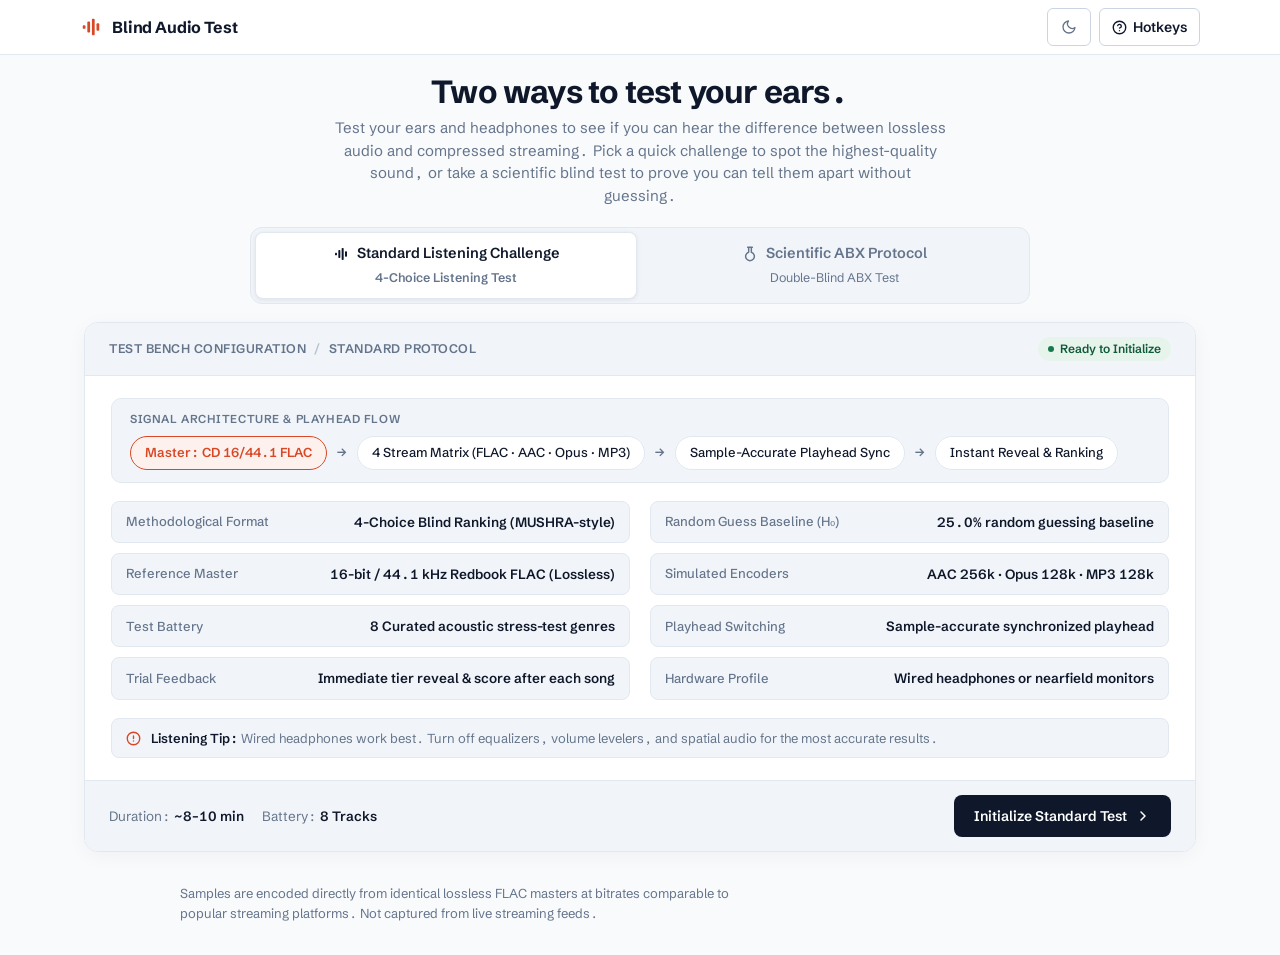
==== index.html @ c8f23567 "docs(ui): simplify mode descriptions and advisories with friendly amateur-accessible language" ====
<!doctype html>
<html lang="en">
<head>
<meta charset="utf-8">
<meta name="viewport" content="width=device-width, initial-scale=1">
<title>Blind Audio Quality Test &middot; Scientific ABX</title>
<link rel="preconnect" href="https://fonts.googleapis.com">
<link rel="preconnect" href="https://fonts.gstatic.com" crossorigin>
<link href="https://fonts.googleapis.com/css2?family=Schibsted+Grotesk:wght@400;500;600;700&display=swap" rel="stylesheet">
<script src="tracks-catalog.js"></script>
<script src="scientific-stats.js"></script>
<script src="scientific-audio.js"></script>
<script>
  (function() {
    try {
      const savedTheme = localStorage.getItem('theme');
      if (savedTheme === 'dark' || (!savedTheme && window.matchMedia && window.matchMedia('(prefers-color-scheme: dark)').matches)) {
        document.documentElement.setAttribute('data-theme', 'dark');
      } else {
        document.documentElement.setAttribute('data-theme', 'light');
      }
    } catch (e) {}
  })();
</script>
<link rel="stylesheet" href="style.css">
</head>
<body>

<header class="bar">
  <div class="bar-in">
    <div class="brand" id="brand-home" role="button" tabindex="0" title="Return to Mode Portal">
      <svg width="22" height="22" viewBox="0 0 24 24" fill="currentColor" aria-hidden="true"><rect x="3" y="10" width="3" height="4" rx="1"/><rect x="8" y="6" width="3" height="12" rx="1"/><rect x="13" y="3" width="3" height="18" rx="1"/><rect x="18" y="8" width="3" height="8" rx="1"/></svg>
      <span>Blind Audio Test</span>
    </div>
    <span class="mode-badge badge-standard" id="mode-badge" style="display: none;">Standard</span>
    <div class="progress" id="progress" role="progressbar" aria-label="Test progress" aria-valuenow="0" aria-valuemin="0" aria-valuemax="8" style="display: none;">
      <div class="segs" id="segs"></div>
      <span class="progress-text" id="progress-text"></span>
    </div>
    <div class="bar-actions">
      <button class="btn btn-quiet btn-sm" id="btn-theme-toggle" title="Toggle theme" aria-label="Toggle dark/light theme">
        <svg class="icon-sun" width="16" height="16" viewBox="0 0 24 24" fill="none" stroke="currentColor" stroke-width="2" stroke-linecap="round" stroke-linejoin="round" style="display: none;" aria-hidden="true"><circle cx="12" cy="12" r="5"/><line x1="12" y1="1" x2="12" y2="3"/><line x1="12" y1="21" x2="12" y2="23"/><line x1="4.22" y1="4.22" x2="5.64" y2="5.64"/><line x1="18.36" y1="18.36" x2="19.78" y2="19.78"/><line x1="1" y1="12" x2="3" y2="12"/><line x1="21" y1="12" x2="23" y2="12"/><line x1="4.22" y1="19.78" x2="5.64" y2="18.36"/><line x1="18.36" y1="5.64" x2="19.78" y2="4.22"/></svg>
        <svg class="icon-moon" width="16" height="16" viewBox="0 0 24 24" fill="none" stroke="currentColor" stroke-width="2" stroke-linecap="round" stroke-linejoin="round" aria-hidden="true"><path d="M21 12.79A9 9 0 1 1 11.21 3 7 7 0 0 0 21 12.79z"/></svg>
      </button>
      <button class="btn btn-quiet btn-sm btn-top-hotkeys" id="btn-top-hotkeys" title="Instructions &amp; Hotkeys (?)" aria-label="View instructions and keyboard shortcuts">
        <svg width="15" height="15" viewBox="0 0 24 24" fill="none" stroke="currentColor" stroke-width="2.2" stroke-linecap="round" stroke-linejoin="round"><circle cx="12" cy="12" r="10"/><path d="M9.09 9a3 3 0 0 1 5.83 1c0 2-3 3-3 3"/><line x1="12" y1="17" x2="12.01" y2="17"/></svg>
        <span class="lbl-hotkeys">Hotkeys</span>
      </button>
      <button class="btn btn-quiet btn-sm" id="reshuffle" aria-label="Reshuffle songs" style="display: none;">
        <svg width="16" height="16" viewBox="0 0 24 24" fill="none" stroke="currentColor" stroke-width="2" stroke-linecap="round" stroke-linejoin="round" aria-hidden="true"><path d="M21.5 2v6h-6M21.34 15.57a10 10 0 1 1-.57-8.38l5.67-5.67"/></svg>
        <span class="lbl">Reshuffle</span>
      </button>
      <button class="btn btn-quiet btn-sm" id="btn-switch-mode" aria-label="Switch Test Mode" style="display: none;">
        <svg width="16" height="16" viewBox="0 0 24 24" fill="none" stroke="currentColor" stroke-width="2" stroke-linecap="round" stroke-linejoin="round" aria-hidden="true"><polyline points="16 3 21 3 21 8"/><line x1="4" y1="20" x2="21" y2="3"/><polyline points="21 16 21 21 16 21"/><line x1="15" y1="15" x2="21" y2="21"/><line x1="4" y1="4" x2="9" y2="9"/></svg>
        <span class="lbl">Switch Mode</span>
      </button>
    </div>
  </div>
</header>

<!-- ==========================================================================
     1. MODE SELECTION VIEW (#view-mode-select)
     ========================================================================== -->
<div id="view-mode-select" class="page view">
  <div class="portal-hero">
    <h1>Two ways to test your ears.</h1>
    <p class="lede">Test your ears and headphones to see if you can hear the difference between lossless audio and compressed streaming. Pick a quick challenge to spot the highest-quality sound, or take a scientific blind test to prove you can tell them apart without guessing.</p>
  </div>

  <!-- Segmented Methodology Switcher -->
  <div class="bench-switcher" role="tablist" aria-label="Acoustic Evaluation Methodology">
    <button class="bench-tab active" role="tab" id="tab-bench-standard" aria-selected="true" aria-controls="panel-bench-standard">
      <span class="bench-tab-title">
        <svg width="16" height="16" viewBox="0 0 24 24" fill="currentColor" aria-hidden="true"><rect x="3" y="10" width="3" height="4" rx="1"/><rect x="8" y="6" width="3" height="12" rx="1"/><rect x="13" y="3" width="3" height="18" rx="1"/><rect x="18" y="8" width="3" height="8" rx="1"/></svg>
        Standard Listening Challenge
      </span>
      <span class="bench-tab-sub">4-Choice Listening Test</span>
    </button>
    <button class="bench-tab" role="tab" id="tab-bench-scientific" aria-selected="false" aria-controls="panel-bench-scientific">
      <span class="bench-tab-title">
        <svg width="16" height="16" viewBox="0 0 24 24" fill="none" stroke="currentColor" stroke-width="2.2" stroke-linecap="round" stroke-linejoin="round" aria-hidden="true"><path d="M10 2v7.31M14 2v7.31M8.5 2h7M14 9.3a6.5 6.5 0 1 1-4 0"/></svg>
        Scientific ABX Protocol
      </span>
      <span class="bench-tab-sub">Double-Blind ABX Test</span>
    </button>
  </div>

  <!-- Unified Test Bench Console -->
  <div class="bench-console" role="region" aria-label="Test Bench Configuration">
    <!-- Panel 1: Standard Mode -->
    <div id="panel-bench-standard" class="bench-panel" role="tabpanel" aria-labelledby="tab-bench-standard">
      <div class="bench-header">
        <div class="bench-header-title">
          <span>Test Bench Configuration</span>
          <span style="opacity: 0.4;">/</span>
          <span>Standard Protocol</span>
        </div>
        <span class="bench-status-pill">Ready to Initialize</span>
      </div>

      <div class="bench-body">
        <div class="signal-chain">
          <div class="signal-chain-label">Signal Architecture &amp; Playhead Flow</div>
          <div class="signal-flow">
            <span class="signal-node highlight">Master: CD 16/44.1 FLAC</span>
            <span class="signal-arrow">&rarr;</span>
            <span class="signal-node">4 Stream Matrix (FLAC &middot; AAC &middot; Opus &middot; MP3)</span>
            <span class="signal-arrow">&rarr;</span>
            <span class="signal-node">Sample-Accurate Playhead Sync</span>
            <span class="signal-arrow">&rarr;</span>
            <span class="signal-node">Instant Reveal &amp; Ranking</span>
          </div>
        </div>

        <div class="bench-spec-grid bench-spec-table">
          <div class="spec-item">
            <span class="spec-label">Methodological Format</span>
            <span class="spec-val">4-Choice Blind Ranking (MUSHRA-style)</span>
          </div>
          <div class="spec-item">
            <span class="spec-label">Random Guess Baseline (H₀)</span>
            <span class="spec-val"><span class="mono-spec">25.0%</span> random guessing baseline</span>
          </div>
          <div class="spec-item">
            <span class="spec-label">Reference Master</span>
            <span class="spec-val"><span class="mono-spec">16-bit / 44.1 kHz</span> Redbook FLAC (Lossless)</span>
          </div>
          <div class="spec-item">
            <span class="spec-label">Simulated Encoders</span>
            <span class="spec-val"><span class="mono-spec">AAC 256k</span> &middot; <span class="mono-spec">Opus 128k</span> &middot; <span class="mono-spec">MP3 128k</span></span>
          </div>
          <div class="spec-item">
            <span class="spec-label">Test Battery</span>
            <span class="spec-val">8 Curated acoustic stress-test genres</span>
          </div>
          <div class="spec-item">
            <span class="spec-label">Playhead Switching</span>
            <span class="spec-val">Sample-accurate synchronized playhead</span>
          </div>
          <div class="spec-item">
            <span class="spec-label">Trial Feedback</span>
            <span class="spec-val">Immediate tier reveal &amp; score after each song</span>
          </div>
          <div class="spec-item">
            <span class="spec-label">Hardware Profile</span>
            <span class="spec-val">Wired headphones or nearfield monitors</span>
          </div>
        </div>

        <div class="bench-advisory">
          <svg width="15" height="15" viewBox="0 0 24 24" fill="none" stroke="currentColor" stroke-width="2.2" stroke-linecap="round" stroke-linejoin="round" aria-hidden="true"><circle cx="12" cy="12" r="10"/><line x1="12" y1="8" x2="12" y2="12"/><line x1="12" y1="16" x2="12.01" y2="16"/></svg>
          <span><strong>Listening Tip:</strong> Wired headphones work best. Turn off equalizers, volume levelers, and spatial audio for the most accurate results.</span>
        </div>
      </div>

      <div class="bench-footer">
        <div class="bench-meta">
          <span class="bench-meta-item">Duration: <strong>~8&ndash;10 min</strong></span>
          <span class="bench-meta-item">Battery: <strong>8 Tracks</strong></span>
        </div>
        <div class="bench-actions">
          <button class="btn btn-primary btn-lg" id="btn-launch-standard">
            <span>Initialize Standard Test</span>
            <svg width="16" height="16" viewBox="0 0 24 24" fill="none" stroke="currentColor" stroke-width="2.2" stroke-linecap="round" stroke-linejoin="round" aria-hidden="true"><polyline points="9 18 15 12 9 6"/></svg>
          </button>
        </div>
      </div>
    </div>

    <!-- Panel 2: Scientific ABX Mode -->
    <div id="panel-bench-scientific" class="bench-panel" role="tabpanel" aria-labelledby="tab-bench-scientific" style="display: none;">
      <div class="bench-header">
        <div class="bench-header-title">
          <span>Test Bench Configuration</span>
          <span style="opacity: 0.4;">/</span>
          <span>Scientific ABX Protocol</span>
        </div>
        <span class="bench-status-pill">Ready to Configure</span>
      </div>

      <div class="bench-body">
        <div class="signal-chain">
          <div class="signal-chain-label">Signal Architecture &amp; Blinding Flow</div>
          <div class="signal-flow">
            <span class="signal-node highlight">Master: CD 16/44.1 FLAC</span>
            <span class="signal-arrow">&rarr;</span>
            <span class="signal-node">Comparison Target (AAC &middot; Opus &middot; MP3)</span>
            <span class="signal-arrow">&rarr;</span>
            <span class="signal-node">Hardware CSPRNG Blinding &amp; Gate</span>
            <span class="signal-arrow">&rarr;</span>
            <span class="signal-node">Clopper&ndash;Pearson 95% CI Verdict</span>
          </div>
        </div>

        <div class="bench-spec-grid bench-spec-table">
          <div class="spec-item">
            <span class="spec-label">Methodological Format</span>
            <span class="spec-val">Double-Blind 2-Alternative Forced Choice (2AFC)</span>
          </div>
          <div class="spec-item">
            <span class="spec-label">Null Hypothesis Rate (H₀)</span>
            <span class="spec-val"><span class="mono-spec">50.0%</span> coin-flip baseline chance</span>
          </div>
          <div class="spec-item">
            <span class="spec-label">Reference Master</span>
            <span class="spec-val"><span class="mono-spec">16-bit / 44.1 kHz</span> Redbook FLAC (Lossless)</span>
          </div>
          <div class="spec-item">
            <span class="spec-label">Comparison Target</span>
            <span class="spec-val">Configurable: <span class="mono-spec">AAC 256k</span>, <span class="mono-spec">Opus 128k</span>, <span class="mono-spec">MP3 128k</span></span>
          </div>
          <div class="spec-item">
            <span class="spec-label">Test Battery</span>
            <span class="spec-val">5 or 8 Curated acoustic stress genres</span>
          </div>
          <div class="spec-item">
            <span class="spec-label">Playhead Switching</span>
            <span class="spec-val"><span class="mono-spec">10ms</span> micro-crossfade with playhead sync</span>
          </div>
          <div class="spec-item">
            <span class="spec-label">Blinding &amp; Audition Gate</span>
            <span class="spec-val">CSPRNG encapsulated &middot; Mandatory <span class="mono-spec">&ge; 2.0s</span> gate</span>
          </div>
          <div class="spec-item">
            <span class="spec-label">Statistical Inference</span>
            <span class="spec-val">Exact binomial <span class="mono-spec">p-value</span> &middot; Clopper&ndash;Pearson <span class="mono-spec">95% CI</span></span>
          </div>
        </div>

        <div class="bench-advisory">
          <svg width="15" height="15" viewBox="0 0 24 24" fill="none" stroke="currentColor" stroke-width="2.2" stroke-linecap="round" stroke-linejoin="round" aria-hidden="true"><circle cx="12" cy="12" r="10"/><line x1="12" y1="8" x2="12" y2="12"/><line x1="12" y1="16" x2="12.01" y2="16"/></svg>
          <span><strong>Testing Tip:</strong> Setting your trial count upfront keeps the test fair and honest. A quick 30-second break between songs gives your ears time to rest.</span>
        </div>
      </div>

      <div class="bench-footer">
        <div class="bench-meta">
          <span class="bench-meta-item">Duration: <strong>~10&ndash;25 min</strong></span>
          <span class="bench-meta-item">Battery: <strong>5 or 8 Tracks (5&ndash;20 trials)</strong></span>
        </div>
        <div class="bench-actions">
          <button class="btn btn-primary btn-lg" id="btn-launch-scientific">
            <span>Configure Scientific ABX</span>
            <svg width="16" height="16" viewBox="0 0 24 24" fill="none" stroke="currentColor" stroke-width="2.2" stroke-linecap="round" stroke-linejoin="round" aria-hidden="true"><polyline points="9 18 15 12 9 6"/></svg>
          </button>
        </div>
      </div>
    </div>
  </div>
</div>

<!-- ==========================================================================
     2. STANDARD MODE VIEW (#view-standard)
     ========================================================================== -->
<main id="view-standard" class="page view" hidden>
  <h1>Can you hear the difference?</h1>
  <p class="lede">Each song comes in four versions: one lossless, three compressed the way popular streaming services do it. Switch between them while the song plays and pick the one with the highest quality.</p>

  <div class="touch-note" id="touch-note" role="note">
    <svg width="20" height="20" viewBox="0 0 24 24" fill="none" stroke="currentColor" stroke-width="2" stroke-linecap="round" stroke-linejoin="round" aria-hidden="true"><rect x="5" y="2" width="14" height="20" rx="2" ry="2"/><line x1="12" y1="18" x2="12.01" y2="18"/></svg>
    <span>On a phone? Speakers and Bluetooth earbuds can hide acoustic differences. For a meaningful test, we recommend a computer with wired headphones.</span>
  </div>

  <details class="tips" id="tips" open>
    <summary>
      For a fair listen <span class="hint-time">About 10 minutes</span>
      <svg class="chev" width="20" height="20" viewBox="0 0 24 24" fill="none" stroke="currentColor" stroke-width="2" stroke-linecap="round" stroke-linejoin="round" aria-hidden="true"><polyline points="6 9 12 15 18 9"/></svg>
    </summary>
    <div class="tips-body">
      <div class="tips-grid">
        <div class="tip">
          <svg width="22" height="22" viewBox="0 0 24 24" fill="none" stroke="currentColor" stroke-width="2" stroke-linecap="round" stroke-linejoin="round" aria-hidden="true"><path d="M3 18v-6a9 9 0 0 1 18 0v6"/><path d="M21 19a2 2 0 0 1-2 2h-1a2 2 0 0 1-2-2v-3a2 2 0 0 1 2-2h3zM3 19a2 2 0 0 0 2 2h1a2 2 0 0 0 2-2v-3a2 2 0 0 0-2-2H3z"/></svg>
          <div><b>Use wired headphones</b><span>Bluetooth re-compresses audio and can mask subtle acoustic details.</span></div>
        </div>
        <div class="tip">
          <svg width="22" height="22" viewBox="0 0 24 24" fill="none" stroke="currentColor" stroke-width="2" stroke-linecap="round" stroke-linejoin="round" aria-hidden="true"><path d="M12 22c5.523 0 10-4.477 10-10S17.523 2 12 2 2 6.477 2 12s4.477 10 10 10z"/><path d="m4.93 4.93 14.14 14.14"/></svg>
          <div><b>Find a quiet room</b><span>Background noise masks decay tails and micro-transients.</span></div>
        </div>
        <div class="tip">
          <svg width="22" height="22" viewBox="0 0 24 24" fill="none" stroke="currentColor" stroke-width="2" stroke-linecap="round" stroke-linejoin="round" aria-hidden="true"><polygon points="11 5 6 9 2 9 2 15 6 15 11 19 11 5"/><path d="M15.54 8.46a5 5 0 0 1 0 7.07"/></svg>
          <div><b>Turn off sound effects</b><span>Switch off EQ, bass boost, Dolby Atmos, and spatial audio.</span></div>
        </div>
        <div class="tip">
          <svg width="22" height="22" viewBox="0 0 24 24" fill="none" stroke="currentColor" stroke-width="2" stroke-linecap="round" stroke-linejoin="round" aria-hidden="true"><circle cx="12" cy="12" r="3"/><path d="M19.4 15a1.65 1.65 0 0 0 .33 1.82l.06.06a2 2 0 0 1 0 2.83 2 2 0 0 1-2.83 0l-.06-.06a1.65 1.65 0 0 0-1.82-.33 1.65 1.65 0 0 0-1 1.51V21a2 2 0 0 1-2 2 2 2 0 0 1-2-2v-.09A1.65 1.65 0 0 0 9 19.4a1.65 1.65 0 0 0-1.82.33l-.06.06a2 2 0 0 1-2.83 0 2 2 0 0 1 0-2.83l.06-.06a1.65 1.65 0 0 0 .33-1.82 1.65 1.65 0 0 0-1.51-1H3a2 2 0 0 1-2-2 2 2 0 0 1 2-2h.09A1.65 1.65 0 0 0 4.6 9a1.65 1.65 0 0 0-.33-1.82l-.06-.06a2 2 0 0 1 0-2.83 2 2 0 0 1 2.83 0l.06.06a1.65 1.65 0 0 0 1.82.33H9a1.65 1.65 0 0 0 1-1.51V3a2 2 0 0 1 2-2 2 2 0 0 1 2 2v.09a1.65 1.65 0 0 0 1 1.51 1.65 1.65 0 0 0 1.82-.33l.06-.06a2 2 0 0 1 2.83 0 2 2 0 0 1 0 2.83l-.06.06a1.65 1.65 0 0 0-.33 1.82V9a1.65 1.65 0 0 0 1.51 1H21a2 2 0 0 1 2 2 2 2 0 0 1-2 2h-.09a1.65 1.65 0 0 0-1.51 1z"/></svg>
          <div><b>Keep volume steady</b><span>Pure random guessing averages 2 out of 8 (25% chance level).</span></div>
        </div>
      </div>
      <div class="tips-foot"><button class="btn btn-primary btn-sm" id="tips-ok">Got it</button></div>
    </div>
  </details>

  <h2 class="sr-only">Songs</h2>
  <ol class="panel" id="qlist"></ol>

  <section class="results" id="results" hidden aria-labelledby="r-title"></section>
</main>

<!-- ==========================================================================
     3. SCIENTIFIC SETUP VIEW (#view-scientific-setup)
     ========================================================================== -->
<div id="view-scientific-setup" class="page view" hidden>
  <div class="sci-setup-container">
    <span class="badge-tag">Scientific Methodology</span>
    <h1>Double-Blind ABX Perceptual Testing</h1>
    <p class="lede">Strict double-blind statistical protocol designed to determine whether you can reliably hear the difference between lossless audio and compressed formats.</p>

    <!-- HOW DOES IT WORK? -->
    <div class="sci-explainer">
      <h3>How Does It Work?</h3>
      <div class="explainer-grid">
        <div class="explainer-item">
          <div class="explainer-badge">A</div>
          <div>
            <b>Source A (Lossless Master)</b>
            <p>CD-quality uncompressed 16-bit / 44.1 kHz FLAC reference audio.</p>
          </div>
        </div>
        <div class="explainer-item">
          <div class="explainer-badge">B</div>
          <div>
            <b>Source B (Lossy Target)</b>
            <p>Selected lossy encoded stream (AAC 256k, Opus 128k, or MP3 128k).</p>
          </div>
        </div>
        <div class="explainer-item">
          <div class="explainer-badge x">X</div>
          <div>
            <b>Source X (Secret Target)</b>
            <p>Assigned to A or B via cryptographic CSPRNG. Decide: Is X equal to A, or X equal to B?</p>
          </div>
        </div>
      </div>
    </div>

    <!-- Setup Form -->
    <div class="sci-form">
      <!-- 1. Codec Comparison -->
      <div class="form-section">
        <h3>1. Select Codec Comparison</h3>
        <p class="form-sub">Compare CD 16/44.1 FLAC master against:</p>
        <div class="codec-options" role="radiogroup" aria-label="Codec Comparison">
          <label class="option-card active" data-codec="aac256">
            <input type="radio" name="sci-codec" value="aac256" checked>
            <div class="opt-body">
              <span class="opt-title">Apple AAC 256 kbps</span>
              <span class="opt-desc">Apple Music standard. High perceptual transparency across broad frequency bands.</span>
            </div>
          </label>
          <label class="option-card" data-codec="opus128">
            <input type="radio" name="sci-codec" value="opus128">
            <div class="opt-body">
              <span class="opt-title">YouTube Music Opus 128 kbps</span>
              <span class="opt-desc">Modern open codec. Industry benchmark for efficient mid-bitrate streaming.</span>
            </div>
          </label>
          <label class="option-card" data-codec="mp3128">
            <input type="radio" name="sci-codec" value="mp3128">
            <div class="opt-body">
              <span class="opt-title">Standard MP3 128 kbps</span>
              <span class="opt-desc">Classic legacy lossy encoding. Audible high-frequency cutoff and stereo collapse.</span>
            </div>
          </label>
        </div>
      </div>

      <!-- 2. Track Battery Selection -->
      <div class="form-section">
        <h3>2. Select Track Battery</h3>
        <p class="form-sub">Number of acoustic genre categories to evaluate:</p>
        <div class="track-options" role="radiogroup" aria-label="Track Battery">
          <label class="option-card active" data-tracks="5">
            <input type="radio" name="sci-tracks" value="5" checked>
            <div class="opt-body">
              <span class="opt-title">5 Tracks (Quick Battery)</span>
              <span class="opt-desc">5 randomly sampled acoustic genres. Ideal for a targeted listening session.</span>
            </div>
          </label>
          <label class="option-card" data-tracks="8">
            <input type="radio" name="sci-tracks" value="8">
            <div class="opt-body">
              <span class="opt-title">8 Tracks (Full Acoustic Battery)</span>
              <span class="opt-desc">All 8 acoustic stress categories (vocals, piano, drums, EDM, funk, pop, orchestra, J-pop).</span>
            </div>
          </label>
        </div>
      </div>

      <!-- 3. Trial Presets -->
      <div class="form-section">
        <h3>3. Select Trial Length (Trials per Track)</h3>
        <p class="form-sub">Inspired by digitalfeed presets. More trials yield greater statistical power and tighter confidence intervals:</p>
        <div class="preset-options" role="radiogroup" aria-label="Trial Count Presets">
          <label class="preset-card" data-preset="5">
            <input type="radio" name="sci-preset" value="5">
            <div class="preset-body">
              <span class="preset-name">"I'm busy, do 5 trials"</span>
              <span class="preset-detail"><span id="preset-busy-n">25</span> total trials &middot; ~5&ndash;10 mins</span>
            </div>
          </label>
          <label class="preset-card active" data-preset="10">
            <input type="radio" name="sci-preset" value="10" checked>
            <div class="preset-body">
              <span class="preset-name">"I'm curious, do 10 trials"</span>
              <span class="preset-detail"><span id="preset-curious-n">50</span> total trials &middot; ~10&ndash;15 mins</span>
            </div>
          </label>
          <label class="preset-card" data-preset="20">
            <input type="radio" name="sci-preset" value="20">
            <div class="preset-body">
              <span class="preset-name">"I'm serious, do 20 trials"</span>
              <span class="preset-detail"><span id="preset-serious-n">100</span> total trials &middot; ~20&ndash;35 mins</span>
            </div>
          </label>
        </div>
      </div>

      <!-- 4. Pre-Registration Statistical Summary Box -->
      <div class="sci-stat-box" id="sci-stat-box">
        <div class="stat-box-header">
          <svg width="20" height="20" viewBox="0 0 24 24" fill="none" stroke="currentColor" stroke-width="2" stroke-linecap="round" stroke-linejoin="round"><path d="M14 2H6a2 2 0 0 0-2 2v16a2 2 0 0 0 2 2h12a2 2 0 0 0 2-2V8z"/><polyline points="14 2 14 8 20 8"/><line x1="16" y1="13" x2="8" y2="13"/><line x1="16" y1="17" x2="8" y2="17"/><polyline points="10 9 9 9 8 9"/></svg>
          <b>Pre-Registration Statistical Summary</b>
        </div>
        <div class="stat-box-grid">
          <div class="stat-pill">
            <span class="stat-label">Total Trials (N)</span>
            <span class="stat-val" id="stat-n">50</span>
          </div>
          <div class="stat-pill">
            <span class="stat-label">Critical Threshold (S_crit)</span>
            <span class="stat-val" id="stat-scrit">32 correct (64%)</span>
          </div>
          <div class="stat-pill">
            <span class="stat-label">Test Size (&alpha;)</span>
            <span class="stat-val" id="stat-alpha">p = 0.0325 (&le; 0.05)</span>
          </div>
          <div class="stat-pill">
            <span class="stat-label">Min Detectable Effect (80%)</span>
            <span class="stat-val" id="stat-mde">72.8%</span>
          </div>
        </div>
        <p class="stat-note" id="stat-note">To establish a statistically significant audible difference (p &le; 0.05), you must achieve at least 32 correct answers out of 50 trials.</p>
      </div>

      <!-- Actions -->
      <div class="sci-setup-actions">
        <button class="btn btn-quiet" id="btn-show-hotkeys">
          <svg width="18" height="18" viewBox="0 0 24 24" fill="none" stroke="currentColor" stroke-width="2" stroke-linecap="round" stroke-linejoin="round"><rect x="2" y="4" width="20" height="16" rx="2"/><line x1="6" y1="8" x2="6" y2="8"/><line x1="10" y1="8" x2="10" y2="8"/><line x1="14" y1="8" x2="14" y2="8"/><line x1="18" y1="8" x2="18" y2="8"/><line x1="6" y1="12" x2="6" y2="12"/><line x1="18" y1="12" x2="18" y2="12"/><line x1="7" y1="16" x2="17" y2="16"/></svg>
          Instructions &amp; Hotkeys
        </button>
        <button class="btn btn-primary btn-lg btn-accent" id="btn-begin-scientific">Begin Test</button>
      </div>
    </div>
  </div>
</div>

<!-- ==========================================================================
     4. SCIENTIFIC TRIAL VIEW (#view-scientific-trial)
     ========================================================================== -->
<div id="view-scientific-trial" class="page view" hidden>
  <div class="sci-trial-card">
    <!-- Meta Counters -->
    <div class="trial-meta-bar">
      <div class="meta-track" id="trial-meta-track">Track 1 of 5</div>
      <div class="meta-trial" id="trial-meta-trial">Trial 1 of 10</div>
      <div class="meta-total" id="trial-meta-total">Total: Trial 1 of 50</div>
    </div>
    <div class="sci-progress-bar">
      <div class="sci-progress-fill" id="trial-progress-fill" style="width: 2%;"></div>
    </div>

    <!-- Track Profile -->
    <div class="sci-track-profile">
      <img id="sci-cover" class="sci-cover" src="covers/song1.jpg" alt="Track cover art">
      <div class="sci-track-info">
        <h2 id="sci-title">All I Ask</h2>
        <div class="sci-artist"><span id="sci-artist">Adele</span> &middot; <span id="sci-cat">Intimate Solo Vocal</span></div>
        <p class="sci-hint" id="sci-hint"><b>Listen for:</b> Vocal sibilance, breath micro-details, and room reverb decay on piano.</p>
      </div>
    </div>

    <!-- Player & Waveform -->
    <div class="sci-player-panel">
      <div class="wave" id="sci-wave" role="slider" tabindex="0" aria-label="Seek position in track" style="--p: 0%">
        <div class="wave-layer" id="sci-wave-bg" aria-hidden="true"></div>
        <div class="wave-layer played" id="sci-wave-fill" aria-hidden="true"></div>
        <div class="playhead" id="sci-playhead"></div>
      </div>
      <div class="sci-transport">
        <div class="time" id="sci-time"><b>0:00</b> / 0:30</div>
        <div class="transport-controls">
          <button class="btn btn-quiet btn-sm" id="btn-sci-play" title="Play / Pause (Space)" aria-label="Play or Pause">
            <svg class="icon-play" width="14" height="14" viewBox="0 0 24 24" fill="currentColor"><polygon points="5 3 19 12 5 21 5 3"/></svg>
            <svg class="icon-pause" width="14" height="14" viewBox="0 0 24 24" fill="currentColor" style="display:none;"><rect x="6" y="4" width="4" height="16"/><rect x="14" y="4" width="4" height="16"/></svg>
            <span class="lbl" id="lbl-sci-play">Play</span>
          </button>
          <button class="btn btn-quiet btn-sm" id="btn-sci-rewind" title="Rewind to start (Home)">
            <svg width="16" height="16" viewBox="0 0 24 24" fill="none" stroke="currentColor" stroke-width="2"><polygon points="11 19 2 12 11 5 11 19"/><polygon points="22 19 13 12 22 5 22 19"/></svg>
          </button>
          <button class="btn btn-quiet btn-sm" id="btn-sci-seek-back" title="Seek back 5s (&larr;)">
            -5s
          </button>
          <button class="btn btn-quiet btn-sm" id="btn-sci-seek-fwd" title="Seek forward 5s (&rarr;)">
            +5s
          </button>
          <button class="btn btn-quiet btn-sm" id="btn-sci-stop" title="Stop playback">
            <svg width="14" height="14" viewBox="0 0 24 24" fill="currentColor"><rect x="5" y="5" width="14" height="14" rx="2"/></svg>
            <span class="lbl">Stop</span>
          </button>
        </div>
      </div>
    </div>

    <!-- 1. LISTEN PANEL -->
    <div class="sci-section-panel">
      <div class="panel-header">
        <h3>1. LISTEN</h3>
        <span class="panel-sub">Audition each source for at least 2.0s</span>
      </div>
      <div class="listen-buttons">
        <!-- Source A -->
        <button class="source-btn" id="btn-source-a" data-source="A" aria-label="Listen to Source A">
          <div class="source-badge">A</div>
          <span class="source-title">Source A</span>
          <div class="source-gate" id="gate-a">
            <span class="gate-time">0.0s</span>
            <span class="gate-status">Need 2.0s</span>
          </div>
          <div class="gate-progress-bar" id="gate-bar-a"><div class="gate-progress-fill" id="gate-fill-a" style="width: 0%;"></div></div>
          <span class="hotkey-hint">A</span>
        </button>

        <!-- Source X -->
        <button class="source-btn" id="btn-source-x" data-source="X" aria-label="Listen to Source X">
          <div class="source-badge">X</div>
          <span class="source-title">Source X</span>
          <div class="source-gate" id="gate-x">
            <span class="gate-time">0.0s</span>
            <span class="gate-status">Need 2.0s</span>
          </div>
          <div class="gate-progress-bar" id="gate-bar-x"><div class="gate-progress-fill" id="gate-fill-x" style="width: 0%;"></div></div>
          <span class="hotkey-hint">X</span>
        </button>

        <!-- Source B -->
        <button class="source-btn" id="btn-source-b" data-source="B" aria-label="Listen to Source B">
          <div class="source-badge">B</div>
          <span class="source-title">Source B</span>
          <div class="source-gate" id="gate-b">
            <span class="gate-time">0.0s</span>
            <span class="gate-status">Need 2.0s</span>
          </div>
          <div class="gate-progress-bar" id="gate-bar-b"><div class="gate-progress-fill" id="gate-fill-b" style="width: 0%;"></div></div>
          <span class="hotkey-hint">B</span>
        </button>
      </div>
    </div>

    <!-- 2. CHOOSE PANEL -->
    <div class="sci-section-panel">
      <div class="panel-header">
        <h3>2. CHOOSE</h3>
        <span class="gate-message" id="gate-message">Audition A, X, and B for at least 2.0s each to unlock choices</span>
      </div>
      <div class="choose-buttons">
        <button class="choose-btn" id="btn-choose-a" disabled aria-label="Choose X is A">
          <span class="choose-text">X is A</span>
          <span class="hotkey-hint">1</span>
        </button>
        <button class="choose-btn" id="btn-choose-b" disabled aria-label="Choose X is B">
          <span class="choose-text">X is B</span>
          <span class="hotkey-hint">2</span>
        </button>
      </div>
    </div>

    <!-- 3. COMMIT PANEL -->
    <div class="sci-commit-panel">
      <div class="commit-hint" id="commit-hint">Make a choice above to enable commit</div>
      <button class="btn btn-primary btn-lg btn-accent" id="btn-commit-next" disabled>
        <span>Next</span>
        <svg width="18" height="18" viewBox="0 0 24 24" fill="none" stroke="currentColor" stroke-width="2.5"><polyline points="9 18 15 12 9 6"/></svg>
        <span class="hotkey-hint-commit">Enter</span>
      </button>
    </div>
  </div>
</div>

<!-- ==========================================================================
     5. SCIENTIFIC REST VIEW (#view-scientific-rest)
     ========================================================================== -->
<div id="view-scientific-rest" class="page view" hidden>
  <div class="rest-container">
    <div class="rest-card">
      <div class="rest-icon">
        <svg width="48" height="48" viewBox="0 0 24 24" fill="none" stroke="currentColor" stroke-width="1.8"><circle cx="12" cy="12" r="10"/><polyline points="12 6 12 12 16 14"/></svg>
      </div>
      <h2>Auditory Rest &amp; Recovery</h2>
      <p class="rest-sub" id="rest-completed-track">Track 1 of 5 Completed</p>
      
      <div class="rest-countdown-ring">
        <span class="rest-seconds" id="rest-seconds">30</span>
        <span class="rest-sec-label">seconds</span>
      </div>

      <div class="rest-explanation">
        <b>Why rest your ears?</b>
        <p>Continuous critical listening causes high-frequency adaptation and temporary ear fatigue. Taking 30 seconds of quiet allows your ear's hair cells and brain to reset their transient sensitivity for the next track.</p>
      </div>

      <div class="rest-actions">
        <button class="btn btn-primary btn-lg" id="btn-rest-continue">Continue to Next Track</button>
      </div>
    </div>
  </div>
</div>

<!-- ==========================================================================
     6. SCIENTIFIC RESULTS VIEW (#view-scientific-results)
     ========================================================================== -->
<div id="view-scientific-results" class="page view" hidden>
  <div class="sci-results-container">
    <!-- Primary Verdict Banner -->
    <div class="verdict-banner detected" id="sci-verdict-banner">
      <div class="verdict-tag" id="sci-verdict-tag">Scientific ABX Result</div>
      <h1 class="verdict-title" id="sci-verdict-title">Audible Difference Detected</h1>
      <p class="verdict-explanation" id="sci-verdict-exp"></p>
    </div>

    <!-- Key Metrics Grid -->
    <div class="results-stats-grid">
      <div class="r-metric-card r-metric-hero">
        <span class="r-metric-label">Overall Score</span>
        <span class="r-metric-val" id="res-score">32 / 50</span>
        <span class="r-metric-sub" id="res-score-pct">64.0% correct</span>
      </div>
      <div class="r-metric-card r-metric-hero">
        <span class="r-metric-label">Exact Binomial p-value</span>
        <span class="r-metric-val" id="res-p">p = 0.0325</span>
        <span class="r-metric-sub" id="res-p-sub">Threshold: &alpha; &le; 0.05</span>
      </div>
      <div class="r-metric-card">
        <span class="r-metric-label">95% Clopper-Pearson CI</span>
        <span class="r-metric-val" id="res-ci">[49.2%, 77.1%]</span>
        <span class="r-metric-sub">Exact confidence bounds</span>
      </div>
      <div class="r-metric-card">
        <span class="r-metric-label">Response Bias</span>
        <span class="r-metric-val" id="res-bias">Unbiased</span>
        <span class="r-metric-sub" id="res-bias-sub">26 A vs 24 B (p = 0.887)</span>
      </div>
    </div>

    <!-- Per-Track Battery Breakdown -->
    <div class="results-section">
      <div class="section-title-row">
        <h3>Per-Track Battery Breakdown</h3>
        <span class="section-note">Holm-Bonferroni multi-testing correction applied</span>
      </div>
      <div class="table-wrap">
        <table class="sci-table" id="sci-track-table">
          <thead>
            <tr>
              <th>Track</th>
              <th>Artist &amp; Category</th>
              <th>Score</th>
              <th>Raw p</th>
              <th>Holm-Adj p</th>
              <th>Status</th>
            </tr>
          </thead>
          <tbody id="sci-track-tbody"></tbody>
        </table>
      </div>
    </div>

    <!-- Response Bias Diagnostic Panel -->
    <div class="results-section">
      <h3>Response Bias Diagnostic</h3>
      <div class="bias-box" id="sci-bias-box">
        <p id="sci-bias-text"></p>
      </div>
    </div>

    <!-- Actions -->
    <div class="results-action-row">
      <button class="btn btn-primary btn-lg" id="btn-retake-scientific">Retake Test</button>
      <button class="btn btn-quiet btn-lg" id="btn-change-setup">Change Setup</button>
      <button class="btn btn-quiet btn-lg" id="btn-copy-markdown">
        <svg width="18" height="18" viewBox="0 0 24 24" fill="none" stroke="currentColor" stroke-width="2"><rect x="9" y="9" width="13" height="13" rx="2" ry="2"/><path d="M5 15H4a2 2 0 0 1-2-2V4a2 2 0 0 1 2-2h9a2 2 0 0 1 2 2v1"/></svg>
        Copy Markdown Report
      </button>
      <button class="btn btn-quiet btn-lg" id="btn-download-audit">
        <svg width="18" height="18" viewBox="0 0 24 24" fill="none" stroke="currentColor" stroke-width="2"><path d="M21 15v4a2 2 0 0 1-2 2H5a2 2 0 0 1-2-2v-4"/><polyline points="7 10 12 15 17 10"/><line x1="12" y1="15" x2="12" y2="3"/></svg>
        Download Audit Log (JSON)
      </button>
    </div>
  </div>
</div>

<footer class="site">
  <p>Samples are encoded directly from identical lossless FLAC masters at bitrates comparable to popular streaming platforms. Not captured from live streaming feeds.</p>
</footer>

<div class="sr-only" id="live" aria-live="polite"></div>

<!-- Dialog: Standard Reshuffle -->
<dialog id="dlg" aria-labelledby="dlg-title">
  <h2 id="dlg-title">Reshuffle songs?</h2>
  <p id="dlg-text"></p>
  <div class="dlg-actions">
    <button class="btn btn-quiet" id="dlg-cancel">Keep my answers</button>
    <button class="btn btn-primary" id="dlg-ok">Reshuffle</button>
  </div>
</dialog>

<!-- Dialog: Switch Mode Confirmation -->
<dialog id="dlg-switch-mode" aria-labelledby="dlg-switch-title">
  <h2 id="dlg-switch-title">Switch testing mode?</h2>
  <p id="dlg-switch-text">You have a test currently in progress. Switching mode will abandon your current answers.</p>
  <div class="dlg-actions">
    <button class="btn btn-quiet" id="dlg-switch-cancel">Stay on Test</button>
    <button class="btn btn-primary" id="dlg-switch-ok">Switch Mode</button>
  </div>
</dialog>

<!-- Dialog: Instructions & Hotkeys -->
<dialog id="dlg-instructions" aria-labelledby="dlg-inst-title">
  <h2 id="dlg-inst-title">ABX Instructions &amp; Keyboard Shortcuts</h2>
  <div class="dialog-scroll-body">
    <h4>How the ABX Protocol Works</h4>
    <p>1. In each trial, <b>A</b> is the lossless CD master, <b>B</b> is the lossy comparison format, and <b>X</b> is the secret target (randomly assigned to either A or B with 50/50 probability by cryptographic CSPRNG).</p>
    <p>2. Switch between A, X, and B seamlessly while listening. Playback synchronizes sample-accurately with a 10ms micro-crossfade to eliminate telltale switching clicks.</p>
    <p>3. <b>Audition Engagement Gate:</b> To prevent hasty guessing, you must listen to each source (A, X, and B) for at least 2.0 seconds before the choice buttons unlock.</p>
    <p>4. Once unlocked, decide whether <b>X is A</b> or <b>X is B</b>, then click <b>Next</b> (or press Enter) to advance.</p>
    <p>5. Trials are strictly double-blind: no immediate feedback is given during testing. Exact binomial p-values, 95% Clopper&ndash;Pearson confidence intervals, and Holm&ndash;Bonferroni corrections are displayed upon completion.</p>

    <h4 style="margin-top: 18px;">Keyboard Shortcuts</h4>
    <table class="hotkey-table">
      <tr><td><kbd>A</kbd></td><td>Play Source A (Lossless Master)</td></tr>
      <tr><td><kbd>X</kbd></td><td>Play Source X (Secret Target)</td></tr>
      <tr><td><kbd>B</kbd></td><td>Play Source B (Lossy Target)</td></tr>
      <tr><td><kbd>1</kbd></td><td>Choose "X is A" (once unlocked)</td></tr>
      <tr><td><kbd>2</kbd></td><td>Choose "X is B" (once unlocked)</td></tr>
      <tr><td><kbd>Enter</kbd></td><td>Commit choice &amp; advance to next trial</td></tr>
      <tr><td><kbd>Space</kbd></td><td>Toggle Play / Stop</td></tr>
      <tr><td><kbd>&larr;</kbd> / <kbd>&rarr;</kbd></td><td>Seek -5s / +5s</td></tr>
    </table>
  </div>
  <div class="dlg-actions">
    <button class="btn btn-primary" id="dlg-inst-close">Got it</button>
  </div>
</dialog>

<script>
  /* Data (loaded from tracks-catalog.js) */
  const CODECS = (typeof window !== 'undefined' && window.CODECS) || (typeof TracksCatalog !== 'undefined' ? TracksCatalog.CODECS : {});
  const KEYS = (typeof window !== 'undefined' && window.KEYS) || (typeof TracksCatalog !== 'undefined' ? TracksCatalog.KEYS : ['flac', 'aac256', 'opus128', 'mp3128']);
  const SONG_CATEGORIES = (typeof window !== 'undefined' && window.SONG_CATEGORIES) || (typeof TracksCatalog !== 'undefined' ? TracksCatalog.SONG_CATEGORIES : []);

  const I = {
    play:   '<svg width="22" height="22" viewBox="0 0 24 24" fill="currentColor" aria-hidden="true"><polygon points="6 4 20 12 6 20 6 4"/></svg>',
    pause:  '<svg width="22" height="22" viewBox="0 0 24 24" fill="currentColor" aria-hidden="true"><rect x="6" y="4" width="4" height="16" rx="1"/><rect x="14" y="4" width="4" height="16" rx="1"/></svg>',
    check:  '<svg viewBox="0 0 24 24" fill="none" stroke="currentColor" stroke-width="2.6" stroke-linecap="round" stroke-linejoin="round" aria-hidden="true"><polyline points="20 6 9 17 4 12"/></svg>',
    cross:  '<svg viewBox="0 0 24 24" fill="none" stroke="currentColor" stroke-width="2.6" stroke-linecap="round" stroke-linejoin="round" aria-hidden="true"><line x1="18" y1="6" x2="6" y2="18"/><line x1="6" y1="6" x2="18" y2="18"/></svg>',
    checkC: '<svg viewBox="0 0 24 24" fill="none" stroke="currentColor" stroke-width="2" stroke-linecap="round" stroke-linejoin="round" aria-hidden="true"><circle cx="12" cy="12" r="10"/><polyline points="16 9 10 15 7 12"/></svg>',
    crossC: '<svg viewBox="0 0 24 24" fill="none" stroke="currentColor" stroke-width="2" stroke-linecap="round" stroke-linejoin="round" aria-hidden="true"><circle cx="12" cy="12" r="10"/><line x1="15" y1="9" x2="9" y2="15"/><line x1="9" y1="9" x2="15" y2="15"/></svg>',
    chev:   '<svg width="20" height="20" viewBox="0 0 24 24" fill="none" stroke="currentColor" stroke-width="2" stroke-linecap="round" stroke-linejoin="round" aria-hidden="true"><polyline points="6 9 12 15 18 9"/></svg>'
  };

  /* Helpers */
  const $ = (s, r = document) => r.querySelector(s);
  const esc = s => String(s).replace(/[&<>"]/g, c => ({ '&': '&amp;', '<': '&lt;', '>': '&gt;', '"': '&quot;' }[c]));
  const fmt = t => Math.floor(t / 60) + ':' + String(Math.floor(t % 60)).padStart(2, '0');
  const smooth = () => matchMedia('(prefers-reduced-motion: reduce)').matches ? 'auto' : 'smooth';
  const announce = m => { $('#live').textContent = ''; setTimeout(() => $('#live').textContent = m, 50); };

  function shuffle(a) {
    const r = [...a];
    for (let i = r.length - 1; i > 0; i--) {
      const j = Math.floor(Math.random() * (i + 1));
      [r[i], r[j]] = [r[j], r[i]];
    }
    return r;
  }

  function rng(seed) {
    return function () {
      seed |= 0; seed = seed + 0x6D2B79F5 | 0;
      let t = Math.imul(seed ^ seed >>> 15, 1 | seed);
      t = t + Math.imul(t ^ t >>> 7, 61 | t) ^ t;
      return ((t ^ t >>> 14) >>> 0) / 4294967296;
    };
  }

  /* Generate 96 height bars per song */
  function getWaveBars(songId) {
    const r = rng(songId * 977 + 13), n = 96; let env = .5; const out = [];
    for (let k = 0; k < n; k++) {
      const sect = .55 + .4 * Math.sin(k / n * Math.PI * 3 + songId);
      env = Math.max(.25, Math.min(1, env + (r() - .5) * .35));
      out.push(Math.round(14 + 56 * Math.max(.12, Math.min(1, env * sect * (.7 + r() * .5)))));
    }
    return out;
  }

  /* ==========================================================================
     SPA VIEW ARCHITECTURE & NAVIGATION
     ========================================================================== */
  const VIEWS = {
    MODE_SELECT: 'view-mode-select',
    STANDARD:    'view-standard',
    SCI_SETUP:   'view-scientific-setup',
    SCI_TRIAL:   'view-scientific-trial',
    SCI_REST:    'view-scientific-rest',
    SCI_RESULTS: 'view-scientific-results'
  };

  let currentView = VIEWS.MODE_SELECT;

  function switchView(targetView) {
    // Stop standard mode audio if leaving standard
    if (currentView === VIEWS.STANDARD && targetView !== VIEWS.STANDARD) {
      pauseAllAudio();
      if (S) S.playing = false;
    }
    // Stop scientific audio if leaving trial
    if (currentView === VIEWS.SCI_TRIAL && targetView !== VIEWS.SCI_TRIAL) {
      if (typeof ScientificAudioEngine !== 'undefined') {
        ScientificAudioEngine.stop();
      }
      if (sciPlayheadInterval) {
        clearInterval(sciPlayheadInterval);
        sciPlayheadInterval = null;
      }
    }
    // Clear rest countdown if leaving rest view
    if (currentView === VIEWS.SCI_REST && targetView !== VIEWS.SCI_REST) {
      if (restCountdownInterval) {
        clearInterval(restCountdownInterval);
        restCountdownInterval = null;
      }
    }

    Object.values(VIEWS).forEach(vId => {
      const el = document.getElementById(vId);
      if (el) {
        el.hidden = (vId !== targetView);
      }
    });

    currentView = targetView;
    updateTopBar();
    window.scrollTo({ top: 0, behavior: 'auto' });

    // Always ensure live playback animation loop runs when entering trial view
    if (targetView === VIEWS.SCI_TRIAL) {
      startSciLiveLoop();
    }
  }

  function updateTopBar() {
    const badge = $('#mode-badge');
    const prog = $('#progress');
    const reshuffleBtn = $('#reshuffle');
    const switchBtn = $('#btn-switch-mode');

    if (currentView === VIEWS.MODE_SELECT) {
      if (badge) badge.style.display = 'none';
      if (prog) prog.style.display = 'none';
      if (reshuffleBtn) reshuffleBtn.style.display = 'none';
      if (switchBtn) switchBtn.style.display = 'none';
    } else if (currentView === VIEWS.STANDARD) {
      if (badge) {
        badge.style.display = 'inline-flex';
        badge.textContent = 'Standard Mode';
        badge.className = 'mode-badge badge-standard';
      }
      if (prog) prog.style.display = 'flex';
      if (reshuffleBtn) reshuffleBtn.style.display = 'inline-flex';
      if (switchBtn) switchBtn.style.display = 'inline-flex';
      renderBar();
    } else {
      // Scientific Views
      if (badge) {
        badge.style.display = 'inline-flex';
        badge.textContent = 'Scientific ABX';
        badge.className = 'mode-badge badge-sci';
      }
      if (reshuffleBtn) reshuffleBtn.style.display = 'none';
      if (switchBtn) switchBtn.style.display = 'inline-flex';

      if (currentView === VIEWS.SCI_SETUP) {
        if (prog) prog.style.display = 'none';
      } else if (currentView === VIEWS.SCI_TRIAL || currentView === VIEWS.SCI_REST) {
        if (prog) {
          prog.style.display = 'flex';
          const trackK = sciTestState ? sciTestState.currentTrackIndex + 1 : 1;
          const trackTotal = sciTestState ? sciTestState.trackCount : 5;
          const trialT = sciTestState ? sciTestState.currentTrialIndex + 1 : 1;
          const trialPerTrack = sciTestState ? sciTestState.trialsPerTrack : 10;
          
          const segsEl = $('#segs');
          if (segsEl) {
            segsEl.innerHTML = Array.from({ length: trackTotal }, (_, i) => {
              let cls = '';
              if (sciTestState && i < sciTestState.currentTrackIndex) cls = 'done';
              else if (sciTestState && i === sciTestState.currentTrackIndex) cls = 'current';
              return `<div class="seg ${cls}"></div>`;
            }).join('');
          }
          const progText = $('#progress-text');
          if (progText) {
            progText.textContent = `Track ${trackK}/${trackTotal} • Trial ${trialT}/${trialPerTrack}`;
          }
        }
      } else if (currentView === VIEWS.SCI_RESULTS) {
        if (prog) {
          prog.style.display = 'flex';
          const segsEl = $('#segs');
          if (segsEl) {
            const trackTotal = sciTestState ? sciTestState.trackCount : 5;
            segsEl.innerHTML = Array.from({ length: trackTotal }, () => `<div class="seg done"></div>`).join('');
          }
          const progText = $('#progress-text');
          if (progText) {
            progText.textContent = 'Battery Complete';
          }
        }
      }
    }
  }

  function handleModeSwitchRequest() {
    const isStandardActive = currentView === VIEWS.STANDARD && S && S.qs.some(q => q.locked) && !S.qs.every(q => q.locked);
    const isSciActive = (currentView === VIEWS.SCI_TRIAL || currentView === VIEWS.SCI_REST) && sciTestState && sciTestState.trials.length > 0;

    if (isStandardActive || isSciActive) {
      const dlgSwitch = $('#dlg-switch-mode');
      if (dlgSwitch) dlgSwitch.showModal();
    } else {
      switchView(VIEWS.MODE_SELECT);
    }
  }

  $('#btn-switch-mode').addEventListener('click', handleModeSwitchRequest);
  $('#brand-home').addEventListener('click', handleModeSwitchRequest);
  $('#brand-home').addEventListener('keydown', e => { if (e.key === 'Enter') handleModeSwitchRequest(); });

  $('#dlg-switch-cancel').addEventListener('click', () => $('#dlg-switch-mode').close());
  $('#dlg-switch-ok').addEventListener('click', () => {
    $('#dlg-switch-mode').close();
    pauseAllAudio();
    if (typeof ScientificAudioEngine !== 'undefined') {
      ScientificAudioEngine.stop();
    }
    switchView(VIEWS.MODE_SELECT);
  });

  /* ==========================================================================
     BENCH CONSOLE PROTOCOL SWITCHER
     ========================================================================== */
  const tabBenchStandard = $('#tab-bench-standard');
  const tabBenchScientific = $('#tab-bench-scientific');
  const panelBenchStandard = $('#panel-bench-standard');
  const panelBenchScientific = $('#panel-bench-scientific');

  function setBenchProtocol(proto) {
    const isStd = proto === 'standard';
    if (tabBenchStandard && tabBenchScientific) {
      tabBenchStandard.classList.toggle('active', isStd);
      tabBenchStandard.setAttribute('aria-selected', isStd ? 'true' : 'false');
      tabBenchScientific.classList.toggle('active', !isStd);
      tabBenchScientific.setAttribute('aria-selected', !isStd ? 'true' : 'false');
    }
    if (panelBenchStandard && panelBenchScientific) {
      panelBenchStandard.style.display = isStd ? 'block' : 'none';
      panelBenchScientific.style.display = !isStd ? 'block' : 'none';
    }
  }

  if (tabBenchStandard && tabBenchScientific) {
    tabBenchStandard.addEventListener('click', () => setBenchProtocol('standard'));
    tabBenchScientific.addEventListener('click', () => setBenchProtocol('scientific'));
  }

  $('#btn-launch-standard').addEventListener('click', () => {
    switchView(VIEWS.STANDARD);
    if (!S) S = makeState(false);
    render();
  });

  $('#btn-launch-scientific').addEventListener('click', () => {
    switchView(VIEWS.SCI_SETUP);
    updatePreRegStats();
  });

  /* ==========================================================================
     STANDARD MODE AUDIO ENGINE & STATE
     ========================================================================== */
  const audioMap = new Map(); // key: `${qIdx}-${sIdx}` -> HTMLAudioElement

  function getAudioEl(qIdx, sIdx, src) {
    const key = `${qIdx}-${sIdx}`;
    if (!audioMap.has(key)) {
      const audio = new Audio();
      audio.preload = 'metadata';
      audio.src = src;

      audio.addEventListener('timeupdate', () => {
        const q = S.qs[qIdx];
        if (!q || q.cur !== sIdx || !S.playing) return;
        q.pos = Math.min(30, audio.currentTime);
        q.heardT[sIdx] += 0.25;
        if (q.heardT[sIdx] >= 2.0 && !q.heard.has(sIdx)) {
          q.heard.add(sIdx);
          render();
          return;
        }
        paint();
      });

      audio.addEventListener('ended', () => {
        const q = S.qs[qIdx];
        if (!q) return;
        S.playing = false;
        q.pos = 0;
        audio.currentTime = 0;
        render();
      });

      audio.addEventListener('error', (e) => {
        console.error(`Audio loading error on Q${qIdx + 1} Sample ${sIdx + 1}:`, e);
        const q = S.qs[qIdx];
        if (q) {
          q.load[sIdx] = 'error';
          if (q.cur === sIdx) S.playing = false;
          render();
        }
      });

      audioMap.set(key, audio);
    }
    return audioMap.get(key);
  }

  function pauseAllAudio() {
    audioMap.forEach(a => {
      if (!a.paused) a.pause();
    });
  }

  let S;
  let selectedContenderIdx = [0, 0, 0, 0, 0, 0, 0, 0];

  function makeState(reshuffleContenders = false) {
    pauseAllAudio();
    audioMap.clear();

    if (reshuffleContenders) {
      selectedContenderIdx = selectedContenderIdx.map(() => Math.random() > 0.5 ? 1 : 0);
    }

    const activeSongs = SONG_CATEGORIES.map((cat, idx) => {
      const cIdx = selectedContenderIdx[idx] || 0;
      return cat.contenders[cIdx];
    });

    const qs = activeSongs.map((s, i) => ({
      ...s,
      i,
      order: shuffle(KEYS),
      pick: null,
      locked: false,
      heard: new Set(),
      heardT: [0, 0, 0, 0],
      load: ['ready', 'ready', 'ready', 'ready'],
      pos: 0,
      posS: [0, 0, 0, 0],
      cur: null,
      waveBars: getWaveBars(s.id)
    }));

    return { qs, open: 0, playing: false, sync: true };
  }

  function sampleHTML(q, s) {
    const key = q.order[s], c = CODECS[key], st = q.load[s];
    const active = q.cur === s, playingNow = active && S.playing, reveal = q.locked;
    const isFlac = key === 'flac', isWrong = reveal && q.pick === s && !isFlac;
    const cls = ['s', active ? 'active' : '', reveal ? 'reveal' : '', reveal && isFlac ? 'is-flac' : '', isWrong ? 'is-wrong' : ''].filter(Boolean).join(' ');

    const badge = playingNow ? '<span class="eq" aria-hidden="true"><i></i><i></i><i></i></span>' : (s + 1);
    let top = `<span class="s-label">Sample ${s + 1}</span>`;
    if (reveal) top += `<span class="s-codec"><b>${c.name}</b>${c.service}</span>`;

    let line;
    if (reveal) {
      line = `<span class="rate"><span class="bar-r"><i style="width:${Math.max(8, c.kbps / 700 * 100)}%"></i></span><span>${c.label}</span></span>`;
    } else if (st === 'error') {
      line = `<span class="s-state err">Could not load this audio sample. <button class="link" data-act="retry" data-s="${s}">Retry</button></span>`;
    } else if (playingNow) {
      line = '<span class="s-state now">Playing</span>';
    } else if (active) {
      line = '<span class="s-state">Selected, paused</span>';
    } else {
      line = `<span class="s-state">${q.heard.has(s) ? 'Heard' : 'Not heard yet'}</span>`;
    }

    let mark = '';
    if (reveal) {
      if (q.pick === s && isFlac) mark = `<span class="mark ok">${I.checkC}<span>Correct</span></span>`;
      else if (q.pick === s) mark = `<span class="mark no">${I.crossC}<span>Your pick</span></span>`;
      else if (isFlac) mark = `<span class="mark ok">${I.checkC}<span>Lossless</span></span>`;
    }
    const inner = `<span class="badge-n">${badge}</span><span class="s-top">${top}</span>${line}${mark}`;
    const main = st === 'error'
      ? `<div class="s-main">${inner}</div>`
      : `<button class="s-main" data-act="listen" data-s="${s}" data-fid="s-${q.i}-${s}" aria-pressed="${active}" aria-label="Listen to sample ${s + 1}"><span class="sr-only">Listen to sample ${s + 1}</span>${inner}</button>`;

    let side = '';
    if (!reveal) {
      const on = q.pick === s;
      side = `<button class="pick" data-act="pick" data-s="${s}" data-fid="pick-${q.i}-${s}" aria-pressed="${on}">
        ${on ? I.check : ''}<span>${on ? 'Picked' : 'Pick'}</span>
      </button>`;
    }
    return `<li class="${cls}">${main}${side}</li>`;
  }

  function bodyHTML(q) {
    const bars = q.waveBars.map(h => `<i style="height:${h}px"></i>`).join('');
    const p = (q.pos / 30 * 100).toFixed(2) + '%';
    const flacIdx = q.order.indexOf('flac');
    let foot;
    if (q.locked) {
      const pk = q.order[q.pick], good = pk === 'flac';
      const allDone = S.qs.every(x => x.locked);
      foot = good
        ? `<div class="outcome ok">${I.checkC}<div><b>Correct.</b> Sample ${flacIdx + 1} was the lossless version. You spotted the uncompressed master.</div></div>`
        : `<div class="outcome no">${I.crossC}<div><b>Not this time.</b> You picked ${CODECS[pk].name} (${CODECS[pk].service}). Sample ${flacIdx + 1} was the lossless version.</div></div>`;
      foot += `<div class="outcome-row"><button class="btn btn-primary" data-act="next" data-fid="next-${q.i}">${allDone ? 'See results' : 'Next song'}</button></div>`;
    } else {
      const msg = q.pick === null
        ? `Heard ${q.heard.size} of 4. Listen to each, then pick the one you think is highest quality.`
        : `Sample ${q.pick + 1} picked. Heard ${q.heard.size} of 4. Click confirm to reveal the answer.`;
      foot = `<div class="foot"><span class="foot-msg">${msg}</span><button class="btn btn-primary" data-act="lock" data-fid="lock-${q.i}" ${q.pick === null ? 'disabled' : ''}>Confirm pick</button></div>`;
    }
    return `
      <p class="hint"><b>Listen for:</b>${esc(q.hint)}</p>
      <div class="wave" id="wave-${q.i}" data-fid="wave-${q.i}" role="slider" tabindex="0" aria-label="Seek position in track" aria-valuemin="0" aria-valuemax="30" aria-valuenow="${Math.round(q.pos)}" aria-valuetext="${fmt(q.pos)} of 0:30" style="--p:${p}">
        <div class="wave-layer" aria-hidden="true">${bars}</div>
        <div class="wave-layer played" aria-hidden="true">${bars}</div>
        <div class="playhead"></div>
      </div>
      <div class="transport">
        <button class="play" data-act="toggle" data-fid="play-${q.i}" aria-label="${S.playing && q.cur !== null ? 'Pause' : 'Play'}">
          ${S.playing && q.cur !== null ? I.pause : I.play}
        </button>
        <div class="time" id="time-${q.i}"><b>${fmt(q.pos)}</b> / 0:30</div>
        <label class="sync"><input type="checkbox" role="switch" data-act="sync" data-fid="sync" ${S.sync ? 'checked' : ''}><span class="track"></span><span>Keep position when switching</span></label>
      </div>
      <ul class="samples">${q.order.map((_, s) => sampleHTML(q, s)).join('')}</ul>
      ${foot}`;
  }

  function qHTML(q) {
    const open = S.open === q.i;
    let status;
    if (q.locked) {
      const pk = q.order[q.pick];
      status = pk === 'flac'
        ? `<span class="q-status ok">${I.check} Correct</span>`
        : `<span class="q-status no">${I.cross} Picked ${CODECS[pk].name}</span>`;
    } else {
      status = open ? '<span class="q-status now">Listening</span>' : '<span class="q-status">Not answered</span>';
    }
    return `<li class="q${open ? ' open' : ''}" id="q-${q.i}">
      <h3 class="q-h"><button class="q-head" data-act="open" data-q="${q.i}" data-fid="head-${q.i}" aria-expanded="${open}">
        <span class="q-num">${q.i + 1}</span>
        <span class="thumb"><img src="${q.cover}" class="thumb-img" alt="${esc(q.title)} album art"></span>
        <span class="q-main"><span class="q-title">${esc(q.title)}</span><span class="q-sub">${esc(q.artist)} &middot; ${esc(q.cat)}</span></span>
        ${status}
        <span class="chev">${I.chev}</span>
      </button></h3>
      ${open ? `<div class="q-body" id="qb-${q.i}">${bodyHTML(q)}</div>` : ''}
    </li>`;
  }

  function renderBar() {
    if (!S) return;
    const lockedCount = S.qs.filter(q => q.locked).length;
    $('#segs').innerHTML = S.qs.map((q, i) => {
      const c = q.locked ? 'done' : (i === S.open ? 'current' : '');
      return `<div class="seg ${c}"></div>`;
    }).join('');
    const correctCount = S.qs.filter(q => q.locked && q.order[q.pick] === 'flac').length;
    $('#progress-text').innerHTML = `<span class="full">Answered </span>${lockedCount} of 8 (${correctCount} correct)`;
    $('#progress').setAttribute('aria-valuenow', lockedCount);
  }

  function renderResults() {
    if (!S) return;
    const allDone = S.qs.every(x => x.locked);
    const r = $('#results');
    if (!allDone) { r.hidden = true; r.innerHTML = ''; return; }
    r.hidden = false;

    const score = S.qs.filter(q => q.order[q.pick] === 'flac').length;
    const pct = Math.round(score / 8 * 100);

    const cells = Array.from({ length: 9 }, (_, i) => {
      const isYou = i === score, isChance = i === 2, upto = i < score;
      const cls = ['cell', upto ? 'upto' : '', isYou ? 'you' : '', isChance ? 'chance' : ''].filter(Boolean).join(' ');
      return `<div class="${cls}" title="${i} of 8 correct${isChance ? ' (chance level)' : ''}">${i}</div>`;
    }).join('');

    let verdict;
    if (score >= 7) {
      verdict = `<b>Exceptional critical listening.</b> You correctly spotted the uncompressed master in ${score} of 8 tracks. Your playback setup and critical ear distinguish subtle high-frequency nuance with high confidence.`;
    } else if (score >= 4) {
      verdict = `<b>Sharp critical listener.</b> You scored ${score} of 8, reliably identifying lower-bitrate compression artifacts like MP3, while finding modern 256 kbps AAC close to the lossless master.`;
    } else {
      verdict = `<b>Natural human hearing.</b> You scored ${score} of 8 (baseline random guessing is 2 of 8). Modern audio codecs like 256 kbps AAC and 128 kbps Opus are designed to be perceptually transparent, discarding frequencies inaudible under normal conditions.`;
    }

    const songsHTML = S.qs.map(q => {
      const pk = q.order[q.pick], good = pk === 'flac';
      const c = CODECS[pk];
      return `<li>
        <span class="mk ${good ? 'ok' : 'no'}">${good ? I.check : I.cross}</span>
        <div><b>${esc(q.title)}</b><span class="sub">${esc(q.artist)} &middot; You picked ${c.name} (${c.service})</span></div>
      </li>`;
    }).join('');

    const tally = { flac: 0, aac256: 0, opus128: 0, mp3128: 0 };
    S.qs.forEach(q => { tally[q.order[q.pick]]++; });
    const tallyHTML = KEYS.map(k => {
      const c = CODECS[k], n = tally[k], w = (n / 8 * 100).toFixed(1);
      return `<li>
        <div class="t-top"><b>${c.name} (${c.service})</b><span>${n} of 8 (${w}%)</span></div>
        <div class="t-bar"><i class="${k === 'flac' ? 'lossless' : ''}" style="width:${w}%"></i></div>
      </li>`;
    }).join('');

    r.innerHTML = `
      <h2 id="r-title">You identified the lossless version in ${score} of 8 songs (${pct}%)</h2>
      <p class="r-sub">Chance level is 2 of 8 (25% on a 4-choice test).</p>
      <div class="scale">${cells}</div>
      <ul class="legend">
        <li><span class="lg you"></span> Your score (${score}/8)</li>
        <li><span class="lg chance"></span> Pure chance (2/8)</li>
      </ul>
      <div class="verdict">${verdict}</div>
      <div class="r-grid">
        <section><h3>Your answers</h3><ul class="songs">${songsHTML}</ul></section>
        <section><h3>What you picked as highest quality</h3><ul class="tally">${tallyHTML}</ul></section>
      </div>
      <p class="fine">Samples are encoded from the same lossless source at bitrates similar to popular streaming services. Not captured from live streaming feeds.</p>
      <div class="r-actions">
        <button class="btn btn-primary" data-r="again">Try again with new songs</button>
        <button class="btn btn-quiet" data-r="copy">Copy result</button>
      </div>`;
  }

  function render() {
    if (!S) return;
    const a = document.activeElement;
    const fid = a && a.dataset ? a.dataset.fid : null;
    $('#qlist').innerHTML = S.qs.map(qHTML).join('');
    renderBar();
    renderResults();
    if (fid) {
      const el = document.querySelector(`[data-fid="${fid}"]`);
      if (el) el.focus({ preventScroll: true });
    }
  }

  function paint() {
    if (!S) return;
    const q = S.qs[S.open]; if (!q) return;
    const w = $(`#wave-${q.i}`); if (!w) return;
    w.style.setProperty('--p', (q.pos / 30 * 100) + '%');
    w.setAttribute('aria-valuenow', Math.round(q.pos));
    w.setAttribute('aria-valuetext', `${fmt(q.pos)} of 0:30`);
    $(`#time-${q.i}`).innerHTML = `<b>${fmt(q.pos)}</b> / 0:30`;
  }

  function listen(q, s) {
    if (q.load[s] !== 'ready') return;
    const prevCur = q.cur;
    pauseAllAudio();

    if (prevCur !== null && prevCur !== s && !S.sync) {
      q.posS[prevCur] = q.pos;
      q.pos = q.posS[s];
    }
    if (q.pos >= 30) q.pos = 0;
    q.cur = s;

    const audio = getAudioEl(q.i, s, q.files[q.order[s]]);
    if (audio) {
      if (audio.readyState >= 1) {
        audio.currentTime = q.pos;
      } else {
        audio.addEventListener('loadedmetadata', () => {
          audio.currentTime = q.pos;
        }, { once: true });
      }
      audio.play().then(() => {
        S.playing = true;
        render();
      }).catch(err => {
        console.warn('Audio play prevented or interrupted:', err);
        S.playing = false;
        render();
      });
    }
  }

  function toggle(q) {
    if (q.cur === null) {
      const s = q.load.findIndex(x => x === 'ready');
      if (s >= 0) listen(q, s);
      return;
    }
    const audio = getAudioEl(q.i, q.cur, q.files[q.order[q.cur]]);
    if (S.playing) {
      if (audio && !audio.paused) audio.pause();
      S.playing = false;
      render();
    } else {
      if (q.pos >= 30) {
        q.pos = 0;
        if (audio) audio.currentTime = 0;
      }
      if (audio) {
        if (audio.readyState >= 1) {
          audio.currentTime = q.pos;
        }
        audio.play().then(() => {
          S.playing = true;
          render();
        }).catch(err => {
          console.warn('Audio play prevented or interrupted:', err);
          S.playing = false;
          render();
        });
      }
    }
  }

  function lock(q) {
    if (q.pick === null) return;
    q.locked = true;
    const good = q.order[q.pick] === 'flac';
    announce(good ? 'Correct. You picked the lossless version.' : `Not this time. You picked ${CODECS[q.order[q.pick]].name}.`);
    render();
  }

  function next() {
    pauseAllAudio();
    S.playing = false;
    if (S.qs.every(x => x.locked)) {
      render();
      $('#results').scrollIntoView({ behavior: smooth(), block: 'start' });
      return;
    }
    let n = S.qs.findIndex((x, i) => i > S.open && !x.locked);
    if (n < 0) n = S.qs.findIndex(x => !x.locked);
    S.open = n;
    render();
    $('#q-' + n).scrollIntoView({ behavior: smooth(), block: 'start' });
  }

  $('#qlist').addEventListener('click', e => {
    const t = e.target.closest('[data-act]'); if (!t) return;
    const act = t.dataset.act;
    const li = t.closest('.q'); const q = S.qs[li ? +li.id.slice(2) : S.open];
    if (act === 'open') {
      const i = +t.dataset.q;
      pauseAllAudio();
      S.playing = false;
      S.open = S.open === i ? -1 : i;
      render();
    }
    else if (act === 'toggle') toggle(q);
    else if (act === 'listen') listen(q, +t.dataset.s);
    else if (act === 'pick') { q.pick = +t.dataset.s; render(); }
    else if (act === 'lock') lock(q);
    else if (act === 'next') next();
    else if (act === 'retry') {
      const s = +t.dataset.s;
      q.load[s] = 'ready';
      listen(q, s);
    }
  });

  $('#qlist').addEventListener('change', e => {
    if (e.target.dataset.act !== 'sync') return;
    S.sync = e.target.checked;
    const q = S.qs[S.open];
    if (q && q.cur !== null) q.posS[q.cur] = q.pos;
  });

  let dragging = null;
  function seekFrom(e, w) {
    const r = w.getBoundingClientRect();
    const q = S.qs[S.open]; if (!q) return;
    const target = Math.max(0, Math.min(30, (e.clientX - r.left) / r.width * 30));
    q.pos = target;
    if (q.cur !== null) {
      q.posS[q.cur] = target;
      const audio = getAudioEl(q.i, q.cur, q.files[q.order[q.cur]]);
      if (audio && audio.readyState >= 1) audio.currentTime = target;
    }
    if (S.sync) {
      q.order.forEach((k, s) => {
        const a = audioMap.get(`${q.i}-${s}`);
        if (a && a.readyState >= 1) a.currentTime = target;
      });
    }
    paint();
  }

  $('#qlist').addEventListener('pointerdown', e => {
    const w = e.target.closest('.wave'); if (!w) return;
    dragging = w;
    seekFrom(e, w);
  });
  window.addEventListener('pointermove', e => { if (dragging) seekFrom(e, dragging); });
  window.addEventListener('pointerup', () => { dragging = null; });

  $('#qlist').addEventListener('keydown', e => {
    const w = e.target.closest('.wave'); if (!w) return;
    const q = S.qs[S.open];
    const d = { ArrowLeft: -1, ArrowRight: 1, PageDown: -5, PageUp: 5 }[e.key];
    if (d !== undefined) q.pos = Math.max(0, Math.min(30, q.pos + d));
    else if (e.key === 'Home') q.pos = 0;
    else if (e.key === 'End') q.pos = 30;
    else return;
    if (q.cur !== null) {
      const audio = getAudioEl(q.i, q.cur, q.files[q.order[q.cur]]);
      if (audio && audio.readyState >= 1) audio.currentTime = target;
    }
    if (S.sync) {
      q.order.forEach((k, s) => {
        const a = audioMap.get(`${q.i}-${s}`);
        if (a && a.readyState >= 1) a.currentTime = q.pos;
      });
    }
    e.preventDefault();
    paint();
  });

  $('#results').addEventListener('click', e => {
    const t = e.target.closest('[data-r]'); if (!t) return;
    if (t.dataset.r === 'again') {
      S = makeState(true);
      render();
      window.scrollTo({ top: 0, behavior: smooth() });
    }
    if (t.dataset.r === 'copy') {
      const score = S.qs.filter(q => q.order[q.pick] === 'flac').length;
      const text = `I identified the lossless version in ${score} of 8 songs on the Blind Audio Test: https://blind-audio-test.sharkintheatlantis.workers.dev/`;
      (navigator.clipboard ? navigator.clipboard.writeText(text) : Promise.reject()).then(() => {
        t.textContent = 'Copied to clipboard';
      }).catch(() => {
        t.textContent = 'Score: ' + score + '/8';
      });
      setTimeout(() => { t.textContent = 'Copy result'; }, 2500);
    }
  });

  const dlg = $('#dlg');
  $('#reshuffle').addEventListener('click', () => {
    if (!S) return;
    const n = S.qs.filter(q => q.locked).length;
    if (!n) {
      S = makeState(true);
      render();
      return;
    }
    $('#dlg-text').textContent = `Your ${n} ${n === 1 ? 'answer' : 'answers'} will be cleared and a new combination of songs will be selected.`;
    dlg.showModal();
  });
  $('#dlg-cancel').addEventListener('click', () => dlg.close());
  $('#dlg-ok').addEventListener('click', () => {
    dlg.close();
    S = makeState(true);
    render();
    window.scrollTo({ top: 0, behavior: smooth() });
  });

  if (localStorage.getItem('blind_test_tips_dismissed') === 'true') {
    $('#tips').open = false;
  }
  $('#tips-ok').addEventListener('click', () => {
    $('#tips').open = false;
    localStorage.setItem('blind_test_tips_dismissed', 'true');
    $('#tips summary').focus();
  });

  /* ==========================================================================
     SCIENTIFIC ABX MODE STATE & LOGIC
     ========================================================================== */
  let sciSetup = {
    codec: 'aac256',
    trackCount: 5,
    trialsPerTrack: 10
  };

  let sciTestState = null;
  let sciPlayheadInterval = null;
  let restCountdownInterval = null;

  function updatePreRegStats() {
    const codecRadio = $('input[name="sci-codec"]:checked');
    const tracksRadio = $('input[name="sci-tracks"]:checked');
    const presetRadio = $('input[name="sci-preset"]:checked');

    if (codecRadio) sciSetup.codec = codecRadio.value;
    if (tracksRadio) sciSetup.trackCount = parseInt(tracksRadio.value, 10);
    if (presetRadio) sciSetup.trialsPerTrack = parseInt(presetRadio.value, 10);

    // Update active classes on selectable cards
    document.querySelectorAll('.codec-options .option-card').forEach(c => {
      c.classList.toggle('active', c.dataset.codec === sciSetup.codec);
    });
    document.querySelectorAll('.track-options .option-card').forEach(c => {
      c.classList.toggle('active', parseInt(c.dataset.tracks, 10) === sciSetup.trackCount);
    });
    document.querySelectorAll('.preset-options .preset-card').forEach(c => {
      c.classList.toggle('active', parseInt(c.dataset.preset, 10) === sciSetup.trialsPerTrack);
    });

    // Update preset option counters
    const busyN = $('#preset-busy-n');
    const curiousN = $('#preset-curious-n');
    const seriousN = $('#preset-serious-n');
    if (busyN) busyN.textContent = sciSetup.trackCount * 5;
    if (curiousN) curiousN.textContent = sciSetup.trackCount * 10;
    if (seriousN) seriousN.textContent = sciSetup.trackCount * 20;

    if (typeof ScientificStats !== 'undefined') {
      const stats = ScientificStats.getPresetStats(sciSetup.trackCount, sciSetup.trialsPerTrack);
      const statN = $('#stat-n');
      const statScrit = $('#stat-scrit');
      const statAlpha = $('#stat-alpha');
      const statMde = $('#stat-mde');
      const statNote = $('#stat-note');

      const totalN = stats.totalN !== undefined ? stats.totalN : stats.N;
      const trueAlpha = stats.trueAlpha !== undefined ? stats.trueAlpha : stats.alpha;
      const mdePct = stats.minDetectableEffectPercent !== undefined ? stats.minDetectableEffectPercent : (stats.minDetectableEffect80 ? (stats.minDetectableEffect80 * 100) : (stats.mde ? stats.mde * 100 : 0));

      if (statN) statN.textContent = totalN;
      if (statScrit) {
        const pct = stats.thresholdPercent !== undefined ? stats.thresholdPercent : Math.round((stats.threshold / totalN) * 100);
        statScrit.textContent = `${stats.threshold} correct (${pct}%)`;
      }
      if (statAlpha && trueAlpha !== undefined) {
        statAlpha.textContent = `p = ${trueAlpha < 0.0001 ? '< 0.0001' : trueAlpha.toFixed(4)} (≤ 0.05)`;
      }
      if (statMde && mdePct !== undefined) {
        statMde.textContent = `${Number(mdePct).toFixed(1)}%`;
      }
      if (statNote) {
        statNote.textContent = `To establish a statistically significant audible difference (p ≤ 0.05), you must achieve at least ${stats.threshold} correct answers out of ${totalN} trials.`;
      }
    }
  }

  // Setup form event listeners
  document.querySelectorAll('input[name="sci-codec"], input[name="sci-tracks"], input[name="sci-preset"]').forEach(radio => {
    radio.addEventListener('change', updatePreRegStats);
  });
  document.querySelectorAll('.codec-options .option-card, .track-options .option-card, .preset-options .preset-card').forEach(card => {
    card.addEventListener('click', () => {
      const radio = card.querySelector('input[type="radio"]');
      if (radio && !radio.checked) {
        radio.checked = true;
        updatePreRegStats();
      }
    });
  });

  const topHotkeysBtn = $('#btn-top-hotkeys');
  if (topHotkeysBtn) {
    topHotkeysBtn.addEventListener('click', () => {
      const dlg = $('#dlg-instructions');
      if (dlg) {
        if (typeof dlg.showModal === 'function') dlg.showModal();
        else dlg.setAttribute('open', '');
      }
    });
  }

  const sciPlayBtn = $('#btn-sci-play');
  if (sciPlayBtn) {
    sciPlayBtn.addEventListener('click', () => {
      if (typeof ScientificAudioEngine === 'undefined') return;
      const pos = ScientificAudioEngine.getPlayheadPosition();
      if (pos.isPlaying) {
        ScientificAudioEngine.stop();
      } else {
        ScientificAudioEngine.playSource(pos.activeSource || 'X');
      }
      updateSciPlaybackUI();
    });
  }

  $('#btn-show-hotkeys').addEventListener('click', () => {
    $('#dlg-instructions').showModal();
  });
  $('#dlg-inst-close').addEventListener('click', () => {
    $('#dlg-instructions').close();
  });

  function pickTracksForScientificTest(count) {
    let categories = [...SONG_CATEGORIES];
    if (count < 8) {
      categories = shuffle(categories).slice(0, count);
    }
    return categories.map(cat => {
      const contenderIdx = Math.floor(Math.random() * cat.contenders.length);
      return { ...cat.contenders[contenderIdx] };
    });
  }

  async function startScientificTest() {
    updatePreRegStats();
    const selectedTracks = pickTracksForScientificTest(sciSetup.trackCount);

    sciTestState = {
      codec: sciSetup.codec,
      trackCount: sciSetup.trackCount,
      trialsPerTrack: sciSetup.trialsPerTrack,
      totalTrials: sciSetup.trackCount * sciSetup.trialsPerTrack,
      tracks: selectedTracks,
      currentTrackIndex: 0,
      currentTrialIndex: 0,
      overallTrialIndex: 0,
      currentChoice: null,
      trials: [],
      startTime: new Date().toISOString()
    };

    if (typeof ScientificAudioEngine !== 'undefined') {
      ScientificAudioEngine.init();
    }

    switchView(VIEWS.SCI_TRIAL);
    await loadScientificTrack(0);
    startSciLiveLoop();
  }

  $('#btn-begin-scientific').addEventListener('click', startScientificTest);
  $('#btn-retake-scientific').addEventListener('click', startScientificTest);
  $('#btn-change-setup').addEventListener('click', () => {
    switchView(VIEWS.SCI_SETUP);
    updatePreRegStats();
  });

  async function loadScientificTrack(trackIndex) {
    if (!sciTestState || !sciTestState.tracks[trackIndex]) return;
    const track = sciTestState.tracks[trackIndex];

    const cover = $('#sci-cover');
    if (cover) {
      cover.src = track.cover;
      cover.alt = `${track.title} album art`;
    }
    const titleEl = $('#sci-title');
    if (titleEl) titleEl.textContent = track.title;
    const artistEl = $('#sci-artist');
    if (artistEl) artistEl.textContent = track.artist;
    const catEl = $('#sci-cat');
    if (catEl) catEl.textContent = track.cat;
    const hintEl = $('#sci-hint');
    if (hintEl) hintEl.innerHTML = `<b>Listen for:</b> ${esc(track.hint)}`;

    // Render waveform bars
    const bars = getWaveBars(track.id);
    const barsHTML = bars.map(h => `<i style="height:${h}px"></i>`).join('');
    const bg = $('#sci-wave-bg');
    const fill = $('#sci-wave-fill');
    if (bg) bg.innerHTML = barsHTML;
    if (fill) fill.innerHTML = barsHTML;

    // Reset scrubber UI
    const wave = $('#sci-wave');
    if (wave) wave.style.setProperty('--p', '0%');
    const timeEl = $('#sci-time');
    if (timeEl) timeEl.innerHTML = '<b>0:00</b> / 0:30';

    try {
      if (typeof ScientificAudioEngine !== 'undefined') {
        ScientificAudioEngine.stop();
        await ScientificAudioEngine.loadTrack(track.files.flac, track.files[sciTestState.codec]);
        ScientificAudioEngine.assignTrialTarget(trackIndex, sciTestState.currentTrialIndex);
        ScientificAudioEngine.resetTrialAudition();
      }
    } catch (err) {
      console.error('Failed to load scientific audio track:', err);
    }

    updateTrialMeta();
    updateSciPlaybackUI();
  }

  function updateTrialMeta() {
    if (!sciTestState) return;
    const trackNum = sciTestState.currentTrackIndex + 1;
    const trackTotal = sciTestState.trackCount;
    const trialNum = sciTestState.currentTrialIndex + 1;
    const trialTotal = sciTestState.trialsPerTrack;
    const overallNum = sciTestState.overallTrialIndex + 1;
    const overallTotal = sciTestState.totalTrials;

    $('#trial-meta-track').textContent = `Track ${trackNum} of ${trackTotal}`;
    $('#trial-meta-trial').textContent = `Trial ${trialNum} of ${trialTotal}`;
    $('#trial-meta-total').textContent = `Total: Trial ${overallNum} of ${overallTotal}`;

    const fillPct = Math.round((sciTestState.overallTrialIndex / overallTotal) * 100);
    $('#trial-progress-fill').style.width = `${Math.max(2, fillPct)}%`;

    sciTestState.currentChoice = null;
    const btnA = $('#btn-choose-a');
    const btnB = $('#btn-choose-b');
    const btnCommit = $('#btn-commit-next');
    const commitHint = $('#commit-hint');
    const gateMsg = $('#gate-message');

    if (btnA) { btnA.classList.remove('active'); btnA.disabled = true; }
    if (btnB) { btnB.classList.remove('active'); btnB.disabled = true; }
    if (btnCommit) btnCommit.disabled = true;
    if (commitHint) commitHint.textContent = 'Make a choice above to enable commit';
    if (gateMsg) {
      gateMsg.className = 'gate-message';
      gateMsg.textContent = 'Audition A, X, and B for at least 2.0s each to unlock choices';
    }

    ['a', 'x', 'b'].forEach(s => {
      const btn = $(`#btn-source-${s}`);
      if (btn) btn.classList.remove('active');
      const gate = $(`#gate-${s}`);
      if (gate) {
        gate.className = 'source-gate';
        const t = gate.querySelector('.gate-time');
        const st = gate.querySelector('.gate-status');
        if (t) t.textContent = '0.0s';
        if (st) st.textContent = 'Need 2.0s';
      }
    });

    updateTopBar();
  }

  function updateSciPlaybackUI() {
    if (currentView !== VIEWS.SCI_TRIAL || typeof ScientificAudioEngine === 'undefined') return;

    const pos = ScientificAudioEngine.getPlayheadPosition();
    const stats = ScientificAudioEngine.getAuditionStats();

    // Waveform playhead
    const dur = pos.duration || 30;
    const p = (pos.currentTime / dur * 100).toFixed(2);
    const wave = $('#sci-wave');
    if (wave) {
      wave.style.setProperty('--p', p + '%');
      wave.setAttribute('aria-valuenow', Math.round(pos.currentTime));
    }
    const timeEl = $('#sci-time');
    if (timeEl) {
      timeEl.innerHTML = `<b>${fmt(pos.currentTime)}</b> / ${fmt(dur)}`;
    }

    // Source buttons active state
    ['a', 'x', 'b'].forEach(k => {
      const upper = k.toUpperCase();
      const btn = $(`#btn-source-${k}`);
      if (btn) {
        if (pos.isPlaying && pos.activeSource === upper) {
          btn.classList.add('active');
        } else {
          btn.classList.remove('active');
        }
      }
    });

    // Play/Pause button UI toggle
    const playBtn = $('#btn-sci-play');
    if (playBtn) {
      const playIcon = playBtn.querySelector('.icon-play');
      const pauseIcon = playBtn.querySelector('.icon-pause');
      const playLbl = $('#lbl-sci-play');
      if (pos.isPlaying) {
        if (playIcon) playIcon.style.display = 'none';
        if (pauseIcon) pauseIcon.style.display = 'block';
        if (playLbl) playLbl.textContent = 'Pause';
      } else {
        if (playIcon) playIcon.style.display = 'block';
        if (pauseIcon) pauseIcon.style.display = 'none';
        if (playLbl) playLbl.textContent = 'Play';
      }
    }

    // Audition gates
    const gates = [
      { key: 'a', dur: stats.durationA },
      { key: 'x', dur: stats.durationX },
      { key: 'b', dur: stats.durationB }
    ];
    gates.forEach(item => {
      const gate = $(`#gate-${item.key}`);
      if (gate) {
        const tEl = gate.querySelector('.gate-time');
        const sEl = gate.querySelector('.gate-status');
        if (tEl) tEl.textContent = `${item.dur.toFixed(1)}s`;
        if (item.dur >= 2.0) {
          gate.className = 'source-gate ok';
          if (sEl) sEl.textContent = 'Ready';
        } else {
          gate.className = 'source-gate';
          if (sEl) sEl.textContent = `Need ${(2.0 - item.dur).toFixed(1)}s`;
        }
      }
      const fillEl = $(`#gate-fill-${item.key}`);
      if (fillEl) {
        const pct = Math.min(100, (item.dur / 2.0) * 100);
        fillEl.style.width = `${pct}%`;
      }
    });

    // Check engagement gate
    const gateMsg = $('#gate-message');
    const btnChooseA = $('#btn-choose-a');
    const btnChooseB = $('#btn-choose-b');
    if (stats.gateSatisfied) {
      if (btnChooseA && btnChooseA.disabled) btnChooseA.disabled = false;
      if (btnChooseB && btnChooseB.disabled) btnChooseB.disabled = false;
      if (gateMsg && !gateMsg.classList.contains('unlocked')) {
        gateMsg.className = 'gate-message unlocked';
        gateMsg.textContent = 'Choices unlocked. Select your answer:';
      }
    } else {
      if (btnChooseA && !btnChooseA.disabled) btnChooseA.disabled = true;
      if (btnChooseB && !btnChooseB.disabled) btnChooseB.disabled = true;
      if (gateMsg && gateMsg.classList.contains('unlocked')) {
        gateMsg.className = 'gate-message';
        gateMsg.textContent = 'Audition A, X, and B for at least 2.0s each to unlock choices';
      }
    }
  }

  function startSciLiveLoop() {
    if (sciPlayheadInterval) { clearInterval(sciPlayheadInterval); sciPlayheadInterval = null; }
    sciPlayheadInterval = setInterval(updateSciPlaybackUI, 50);
  }

  // Source audition buttons
  $('#btn-source-a').addEventListener('click', () => {
    if (typeof ScientificAudioEngine !== 'undefined') {
      try {
        ScientificAudioEngine.playSource('A');
      } catch (err) {
        console.warn('Error auditioning Source A:', err);
      }
    }
  });
  $('#btn-source-x').addEventListener('click', () => {
    if (typeof ScientificAudioEngine !== 'undefined') {
      try {
        ScientificAudioEngine.playSource('X');
      } catch (err) {
        console.warn('Error auditioning Source X:', err);
      }
    }
  });
  $('#btn-source-b').addEventListener('click', () => {
    if (typeof ScientificAudioEngine !== 'undefined') {
      try {
        ScientificAudioEngine.playSource('B');
      } catch (err) {
        console.warn('Error auditioning Source B:', err);
      }
    }
  });

  // Transport seek / stop
  $('#btn-sci-rewind').addEventListener('click', () => {
    if (typeof ScientificAudioEngine !== 'undefined') {
      ScientificAudioEngine.setPlayhead(0);
      updateSciPlaybackUI();
    }
  });
  $('#btn-sci-seek-back').addEventListener('click', () => {
    if (typeof ScientificAudioEngine !== 'undefined') {
      ScientificAudioEngine.seek(-5);
      updateSciPlaybackUI();
    }
  });
  $('#btn-sci-seek-fwd').addEventListener('click', () => {
    if (typeof ScientificAudioEngine !== 'undefined') {
      ScientificAudioEngine.seek(5);
      updateSciPlaybackUI();
    }
  });
  $('#btn-sci-stop').addEventListener('click', () => {
    if (typeof ScientificAudioEngine !== 'undefined') {
      ScientificAudioEngine.stop();
      updateSciPlaybackUI();
    }
  });

  // Waveform interactive scrubber
  let sciDragging = false;
  function seekSciFrom(e) {
    const w = $('#sci-wave');
    if (!w || typeof ScientificAudioEngine === 'undefined') return;
    const rect = w.getBoundingClientRect();
    if (rect.width <= 0) return;
    const pos = ScientificAudioEngine.getPlayheadPosition();
    const dur = pos.duration || 30;
    const clientX = e.clientX !== undefined ? e.clientX : (e.touches && e.touches[0] ? e.touches[0].clientX : 0);
    const target = Math.max(0, Math.min(dur, ((clientX - rect.left) / rect.width) * dur));
    ScientificAudioEngine.setPlayhead(target);
    updateSciPlaybackUI();
  }

  $('#sci-wave').addEventListener('pointerdown', e => {
    sciDragging = true;
    try { e.target.setPointerCapture(e.pointerId); } catch (err) {}
    seekSciFrom(e);
  });
  window.addEventListener('pointermove', e => { if (sciDragging) seekSciFrom(e); });
  window.addEventListener('pointerup', e => {
    if (sciDragging) {
      sciDragging = false;
      try { e.target.releasePointerCapture(e.pointerId); } catch (err) {}
    }
  });
  window.addEventListener('pointercancel', () => { sciDragging = false; });

  // Choices
  function setScientificChoice(choice) {
    if (typeof ScientificAudioEngine === 'undefined') return;
    const stats = ScientificAudioEngine.getAuditionStats();
    if (!stats.gateSatisfied) return;

    sciTestState.currentChoice = choice;
    const btnA = $('#btn-choose-a');
    const btnB = $('#btn-choose-b');
    const btnCommit = $('#btn-commit-next');
    const commitHint = $('#commit-hint');

    if (choice === 'A') {
      btnA.classList.add('active');
      btnB.classList.remove('active');
      btnCommit.disabled = false;
      commitHint.textContent = 'Selected: X is A. Press Enter or click Next to advance.';
    } else if (choice === 'B') {
      btnB.classList.add('active');
      btnA.classList.remove('active');
      btnCommit.disabled = false;
      commitHint.textContent = 'Selected: X is B. Press Enter or click Next to advance.';
    }
  }

  $('#btn-choose-a').addEventListener('click', () => setScientificChoice('A'));
  $('#btn-choose-b').addEventListener('click', () => setScientificChoice('B'));

  // Commit / Advance
  async function commitScientificTrial() {
    if (typeof ScientificAudioEngine !== 'undefined') ScientificAudioEngine.stop();
    if (!sciTestState || !sciTestState.currentChoice || typeof ScientificAudioEngine === 'undefined') return;

    const target = ScientificAudioEngine.revealTarget(sciTestState.currentTrackIndex, sciTestState.currentTrialIndex);
    const stats = ScientificAudioEngine.getAuditionStats();
    const isCorrect = (sciTestState.currentChoice === target);
    const track = sciTestState.tracks[sciTestState.currentTrackIndex];

    sciTestState.trials.push({
      overallIndex: sciTestState.overallTrialIndex,
      trackIndex: sciTestState.currentTrackIndex,
      trackId: track.id,
      trackTitle: track.title,
      artist: track.artist,
      cat: track.cat,
      trialIndex: sciTestState.currentTrialIndex,
      target: target,
      choice: sciTestState.currentChoice,
      isCorrect: isCorrect,
      durationA: stats.durationA,
      durationX: stats.durationX,
      durationB: stats.durationB,
      timestamp: new Date().toISOString()
    });

    sciTestState.currentChoice = null;
    sciTestState.currentTrialIndex++;
    sciTestState.overallTrialIndex++;

    if (sciTestState.currentTrialIndex < sciTestState.trialsPerTrack) {
      // Next trial on same track
      ScientificAudioEngine.assignTrialTarget(sciTestState.currentTrackIndex, sciTestState.currentTrialIndex);
      ScientificAudioEngine.resetTrialAudition();
      updateTrialMeta();
    } else {
      // Track complete
      ScientificAudioEngine.stop();
      sciTestState.currentTrackIndex++;
      sciTestState.currentTrialIndex = 0;

      if (sciTestState.currentTrackIndex < sciTestState.trackCount) {
        showScientificRest();
      } else {
        showScientificResults();
      }
    }
  }

  $('#btn-commit-next').addEventListener('click', commitScientificTrial);

  // Keyboard Shortcuts for Scientific Mode
  window.addEventListener('keydown', e => {
    if (currentView !== VIEWS.SCI_TRIAL) return;
    const activeTag = document.activeElement ? document.activeElement.tagName.toLowerCase() : '';
    if (activeTag === 'input' || activeTag === 'textarea' || document.querySelector('dialog[open]')) return;

    if (e.key === '?' || (e.shiftKey && e.key === '/')) {
      e.preventDefault();
      const dlg = $('#dlg-instructions');
      if (dlg) {
        if (dlg.open) {
          if (typeof dlg.close === 'function') dlg.close();
          else dlg.removeAttribute('open');
        } else {
          if (typeof dlg.showModal === 'function') dlg.showModal();
          else dlg.setAttribute('open', '');
        }
      }
      return;
    }

    const k = e.key.toLowerCase();
    if (k === 'a') {
      e.preventDefault();
      if (typeof ScientificAudioEngine !== 'undefined') ScientificAudioEngine.playSource('A');
    } else if (k === 'x') {
      e.preventDefault();
      if (typeof ScientificAudioEngine !== 'undefined') ScientificAudioEngine.playSource('X');
    } else if (k === 'b') {
      e.preventDefault();
      if (typeof ScientificAudioEngine !== 'undefined') ScientificAudioEngine.playSource('B');
    } else if (e.key === '1') {
      e.preventDefault();
      setScientificChoice('A');
    } else if (e.key === '2') {
      e.preventDefault();
      setScientificChoice('B');
    } else if (e.key === 'Enter') {
      e.preventDefault();
      commitScientificTrial();
    } else if (e.key === ' ') {
      e.preventDefault();
      if (typeof ScientificAudioEngine !== 'undefined') {
        const pos = ScientificAudioEngine.getPlayheadPosition();
        if (pos.isPlaying) {
          ScientificAudioEngine.stop();
        } else {
          ScientificAudioEngine.playSource(pos.activeSource || 'X');
        }
      }
    } else if (e.key === 'ArrowLeft') {
      e.preventDefault();
      if (typeof ScientificAudioEngine !== 'undefined') {
        ScientificAudioEngine.seek(-5);
        updateSciPlaybackUI();
      }
    } else if (e.key === 'ArrowRight') {
      e.preventDefault();
      if (typeof ScientificAudioEngine !== 'undefined') {
        ScientificAudioEngine.seek(5);
        updateSciPlaybackUI();
      }
    } else if (e.key === 'Home') {
      e.preventDefault();
      if (typeof ScientificAudioEngine !== 'undefined') {
        ScientificAudioEngine.setPlayhead(0);
        updateSciPlaybackUI();
      }
    } else if (e.key === 'End') {
      e.preventDefault();
      if (typeof ScientificAudioEngine !== 'undefined') {
        const pos = ScientificAudioEngine.getPlayheadPosition();
        ScientificAudioEngine.setPlayhead(pos.duration || 30);
        updateSciPlaybackUI();
      }
    }
  });

  window.addEventListener('beforeunload', e => {
    if ((currentView === VIEWS.SCI_TRIAL || currentView === VIEWS.SCI_REST) && typeof sciTestState !== 'undefined' && sciTestState && sciTestState.trials && sciTestState.trials.length > 0) {
      e.preventDefault();
      e.returnValue = '';
    }
  });

  // Rest View
  function showScientificRest() {
    switchView(VIEWS.SCI_REST);
    const completedTrack = sciTestState.tracks[sciTestState.currentTrackIndex - 1];
    $('#rest-completed-track').textContent = `Track ${sciTestState.currentTrackIndex} of ${sciTestState.trackCount} Completed: ${completedTrack.title} (${completedTrack.artist})`;

    let remaining = 30;
    $('#rest-seconds').textContent = remaining;

    if (restCountdownInterval) clearInterval(restCountdownInterval);
    restCountdownInterval = setInterval(() => {
      remaining--;
      if (remaining >= 0) {
        $('#rest-seconds').textContent = remaining;
      } else {
        clearInterval(restCountdownInterval);
      }
    }, 1000);
  }

  async function continueFromRest() {
    if (restCountdownInterval) clearInterval(restCountdownInterval);
    switchView(VIEWS.SCI_TRIAL);
    await loadScientificTrack(sciTestState.currentTrackIndex);
    startSciLiveLoop();
    updateSciPlaybackUI();
  }

  $('#btn-rest-continue').addEventListener('click', continueFromRest);

  // Results View
  function showScientificResults() {
    if (sciPlayheadInterval) { clearInterval(sciPlayheadInterval); sciPlayheadInterval = null; }
    if (typeof ScientificAudioEngine !== 'undefined') ScientificAudioEngine.stop();
    switchView(VIEWS.SCI_RESULTS);

    const totalN = sciTestState.trials.length;
    const totalS = sciTestState.trials.filter(t => t.isCorrect).length;
    const pValue = ScientificStats.exactBinomialPValue(totalS, totalN, 0.5);
    const ci = ScientificStats.clopperPearsonCI(totalS, totalN, 0.05);
    const verdict = ScientificStats.formatResultVerdict(totalS, totalN, pValue, ci);

    // Primary Verdict Banner
    const banner = $('#sci-verdict-banner');
    banner.className = verdict.detected ? 'verdict-banner detected' : 'verdict-banner undetected';
    $('#sci-verdict-tag').textContent = `Scientific ABX Result • ${CODECS[sciTestState.codec].name}`;
    $('#sci-verdict-title').textContent = verdict.title;
    $('#sci-verdict-exp').textContent = verdict.explanation;

    // Metric cards
    $('#res-score').textContent = `${totalS} / ${totalN}`;
    $('#res-score-pct').textContent = `${((totalS / totalN) * 100).toFixed(1)}% correct`;
    $('#res-p').textContent = `p = ${pValue < 0.0001 ? '< 0.0001' : pValue.toFixed(4)}`;
    $('#res-ci').textContent = `[${(ci.lower * 100).toFixed(1)}%, ${(ci.upper * 100).toFixed(1)}%]`;

    // Response bias
    const countA = sciTestState.trials.filter(t => t.choice === 'A').length;
    const countB = sciTestState.trials.filter(t => t.choice === 'B').length;
    const bias = ScientificStats.checkResponseBias(countA, countB);
    $('#res-bias').textContent = bias.biased ? 'Biased' : 'Unbiased';
    $('#res-bias-sub').textContent = `${countA} A vs ${countB} B (p = ${bias.pValue < 0.0001 ? '< 0.0001' : bias.pValue.toFixed(3)})`;

    // Per-track battery with Holm correction
    const trackBattery = sciTestState.tracks.map((t, idx) => {
      const trackTrials = sciTestState.trials.filter(tr => tr.trackIndex === idx);
      const s = trackTrials.filter(tr => tr.isCorrect).length;
      const n = trackTrials.length;
      const p = ScientificStats.exactBinomialPValue(s, n, 0.5);
      return {
        id: t.id,
        title: t.title,
        artist: t.artist,
        cat: t.cat,
        s,
        n,
        pValue: p
      };
    });
    const holmResults = ScientificStats.holmCorrection(trackBattery);

    const tbody = $('#sci-track-tbody');
    tbody.innerHTML = holmResults.map(item => {
      const pct = item.n > 0 ? ((item.s / item.n) * 100).toFixed(0) : '0';
      let badge;
      if (item.descriptiveOnly || item.status === 'descriptive_only' || item.n <= 5) {
        badge = '<span class="status-badge neutral">Descriptive Only (T ≤ 5)</span>';
      } else if (item.significant) {
        badge = '<span class="status-badge ok">Significant (p ≤ 0.05)</span>';
      } else {
        badge = '<span class="status-badge neutral">Not Significant</span>';
      }
      return `<tr>
        <td><b>${esc(item.title)}</b></td>
        <td>${esc(item.artist)} &middot; <span class="sub">${esc(item.cat)}</span></td>
        <td><b>${item.s} / ${item.n}</b> (${pct}%)</td>
        <td>${item.pValue < 0.0001 ? '< 0.0001' : item.pValue.toFixed(4)}</td>
        <td>${item.pAdjusted < 0.0001 ? '< 0.0001' : item.pAdjusted.toFixed(4)}</td>
        <td>${badge}</td>
      </tr>`;
    }).join('');

    // Response bias diagnostic text
    const biasText = $('#sci-bias-text');
    if (bias.biased) {
      biasText.innerHTML = `<b>Response Bias Detected (p = ${bias.pValue.toFixed(4)}):</b> You chose "X is A" ${bias.countA} times (${(bias.propA * 100).toFixed(1)}%) and "X is B" ${bias.countB} times. This statistically significant imbalance indicates a systematic selection bias when uncertain.`;
    } else {
      biasText.innerHTML = `<b>Balanced Response Distribution:</b> You chose "X is A" ${bias.countA} times (${(bias.propA * 100).toFixed(1)}%) and "X is B" ${bias.countB} times (two-sided binomial test p = ${bias.pValue.toFixed(4)}). No statistically significant response bias was detected.`;
    }
  }

  function downloadAuditLog() {
    if (!sciTestState) return;
    const totalN = sciTestState.trials.length;
    const totalS = sciTestState.trials.filter(t => t.isCorrect).length;
    const pValue = ScientificStats.exactBinomialPValue(totalS, totalN, 0.5);
    const ci = ScientificStats.clopperPearsonCI(totalS, totalN, 0.05);
    const verdict = ScientificStats.formatResultVerdict(totalS, totalN, pValue, ci);
    const countA = sciTestState.trials.filter(t => t.choice === 'A').length;
    const countB = sciTestState.trials.filter(t => t.choice === 'B').length;
    const bias = ScientificStats.checkResponseBias(countA, countB);

    const auditData = {
      testProtocol: "Scientific ABX (Double-Blind Perceptual Test)",
      version: "2.0",
      timestamp: new Date().toISOString(),
      testedCodec: CODECS[sciTestState.codec].name,
      referenceCodec: "CD Quality 16-bit / 44.1 kHz FLAC Master",
      trackCount: sciTestState.trackCount,
      trialsPerTrack: sciTestState.trialsPerTrack,
      totalTrials: totalN,
      summary: {
        score: totalS,
        total: totalN,
        percentage: (totalS / totalN) * 100,
        pValue: pValue,
        ci95: ci,
        verdict: verdict.title,
        verdictExplanation: verdict.explanation
      },
      responseBias: bias,
      trials: sciTestState.trials
    };

    const blob = new Blob([JSON.stringify(auditData, null, 2)], { type: 'application/json' });
    const url = URL.createObjectURL(blob);
    const a = document.createElement('a');
    a.href = url;
    a.download = `abx-audit-${sciTestState.codec}-${Date.now()}.json`;
    document.body.appendChild(a);
    a.click();
    document.body.removeChild(a);
    URL.revokeObjectURL(url);
  }

  function copyMarkdownReport() {
    if (!sciTestState) return;
    const totalN = sciTestState.trials.length;
    const totalS = sciTestState.trials.filter(t => t.isCorrect).length;
    const pValue = ScientificStats.exactBinomialPValue(totalS, totalN, 0.5);
    const ci = ScientificStats.clopperPearsonCI(totalS, totalN, 0.05);
    const verdict = ScientificStats.formatResultVerdict(totalS, totalN, pValue, ci);

    let md = `# Scientific ABX Test Report\n\n`;
    md += `**Tested Codec:** ${CODECS[sciTestState.codec].name} vs CD Lossless FLAC Master\n`;
    md += `**Date:** ${new Date().toLocaleDateString()}\n`;
    md += `**Verdict:** ${verdict.title}\n\n`;
    md += `> ${verdict.explanation}\n\n`;
    md += `## Statistical Metrics\n`;
    md += `- **Score:** ${totalS} / ${totalN} (${((totalS / totalN) * 100).toFixed(1)}%)\n`;
    md += `- **Exact Binomial p-value:** ${pValue < 0.0001 ? '< 0.0001' : pValue.toFixed(4)} (α ≤ 0.05)\n`;
    md += `- **95% Clopper-Pearson CI:** [${(ci.lower * 100).toFixed(1)}%, ${(ci.upper * 100).toFixed(1)}%]\n\n`;
    md += `## Per-Track Breakdown\n`;
    md += `| Track | Artist | Category | Score | Raw p | Holm-Adjusted p |\n`;
    md += `|---|---|---|---|---|---|\n`;

    const trackBattery = sciTestState.tracks.map((t, idx) => {
      const trackTrials = sciTestState.trials.filter(tr => tr.trackIndex === idx);
      const s = trackTrials.filter(tr => tr.isCorrect).length;
      const n = trackTrials.length;
      const p = ScientificStats.exactBinomialPValue(s, n, 0.5);
      return { title: t.title, artist: t.artist, cat: t.cat, s, n, pValue: p };
    });
    const holmResults = ScientificStats.holmCorrection(trackBattery);

    holmResults.forEach(item => {
      md += `| ${item.title} | ${item.artist} | ${item.cat} | ${item.s}/${item.n} | ${item.pValue.toFixed(4)} | ${item.pAdjusted.toFixed(4)} |\n`;
    });

    if (navigator.clipboard) {
      navigator.clipboard.writeText(md).then(() => {
        const btn = $('#btn-copy-markdown');
        btn.textContent = 'Copied to Clipboard!';
        setTimeout(() => { btn.textContent = 'Copy Markdown Report'; }, 2500);
      }).catch(err => {
        console.warn('Clipboard write failed:', err);
        const btn = $('#btn-copy-markdown');
        btn.textContent = 'Copy Failed (Permissions)';
        setTimeout(() => { btn.textContent = 'Copy Markdown Report'; }, 2500);
      });
    }
  }

  $('#btn-download-audit').addEventListener('click', downloadAuditLog);
  $('#btn-copy-markdown').addEventListener('click', copyMarkdownReport);

  /* ==========================================================================
     THEME CONTROLLER
     ========================================================================== */
  const btnThemeToggle = $('#btn-theme-toggle');
  const iconSun = btnThemeToggle ? btnThemeToggle.querySelector('.icon-sun') : null;
  const iconMoon = btnThemeToggle ? btnThemeToggle.querySelector('.icon-moon') : null;

  function updateThemeUI(theme) {
    const isDark = theme === 'dark';
    if (iconSun && iconMoon) {
      iconSun.style.display = isDark ? 'block' : 'none';
      iconMoon.style.display = isDark ? 'none' : 'block';
    }
    if (btnThemeToggle) {
      btnThemeToggle.setAttribute('aria-label', isDark ? 'Switch to light theme' : 'Switch to dark theme');
      btnThemeToggle.title = isDark ? 'Switch to light theme' : 'Switch to dark theme';
    }
  }

  function getActiveTheme() {
    const currentAttr = document.documentElement.getAttribute('data-theme');
    if (currentAttr) return currentAttr;
    return (window.matchMedia && window.matchMedia('(prefers-color-scheme: dark)').matches) ? 'dark' : 'light';
  }

  function toggleTheme() {
    const current = getActiveTheme();
    const next = current === 'dark' ? 'light' : 'dark';
    document.documentElement.setAttribute('data-theme', next);
    try {
      localStorage.setItem('theme', next);
    } catch (e) {}
    updateThemeUI(next);
  }

  const activeTheme = getActiveTheme();
  document.documentElement.setAttribute('data-theme', activeTheme);

  if (btnThemeToggle) {
    btnThemeToggle.addEventListener('click', toggleTheme);
    updateThemeUI(activeTheme);
  }

  if (window.matchMedia) {
    try {
      const mediaQuery = window.matchMedia('(prefers-color-scheme: dark)');
      const listener = e => {
        try {
          if (!localStorage.getItem('theme')) {
            const sysTheme = e.matches ? 'dark' : 'light';
            document.documentElement.setAttribute('data-theme', sysTheme);
            updateThemeUI(sysTheme);
          }
        } catch (err) {}
      };
      if (mediaQuery && typeof mediaQuery.addEventListener === 'function') {
        mediaQuery.addEventListener('change', listener);
      } else if (mediaQuery && typeof mediaQuery.addListener === 'function') {
        mediaQuery.addListener(listener);
      }
    } catch (err) {}
  }

  /* ==========================================================================
     INITIALIZATION
     ========================================================================== */
  // Default landing view is Mode Selection Portal
  switchView(VIEWS.MODE_SELECT);
</script>
</body>
</html>
---- style.css ----
:root {
    color-scheme: light;
    --bg: #F8FAFC;
    --surface: #FFFFFF;
    --ink: #0F172A;
    --ink-hover: #1E293B;
    --muted: #64748B;
    --line: #E2E8F0;
    --line-strong: #CBD5E1;
    --soft: #F1F5F9;
    --accent: #D94826;
    --accent-strong: #B83515;
    --accent-soft: #FDF1ED;
    --audition: #D94826;
    --audition-soft: #FDF1ED;
    --playhead: #D94826;
    --good: #17794D;
    --good-soft: #E7F4EC;
    --good-ink: #0F5A38;
    --bad: #B3261E;
    --bad-soft: #FCEBE9;
    --bad-ink: #8C1D18;
    --font: "Schibsted Grotesk", system-ui, -apple-system, "Segoe UI", Roboto, "Helvetica Neue", Arial, sans-serif;
    --font-mono: ui-monospace, SFMono-Regular, Menlo, Monaco, Consolas, "Liberation Mono", "Courier New", monospace;
    --r-panel: 14px;
    --r-row: 8px;
    --r-ctl: 6px;
    --bar-bg: rgba(255, 255, 255, 0.94);
    --dialog-backdrop: rgba(15, 23, 42, 0.45);
    --wave-bg: #CBD5E1;
    --stat-box-bg: #FFF7ED;
    --stat-box-border: #FFEDD5;
    --stat-box-hdr: #9A3412;
    --card-hover-shadow: 0 10px 30px rgba(15, 23, 42, 0.07);
    --btn-primary-bg: #0F172A;
    --btn-primary-hover: #1E293B;
    --btn-primary-text: #FFFFFF;
  }

  [data-theme="dark"] {
    color-scheme: dark;
    --bg: #101114;
    --surface: #1B1D22;
    --ink: #F4F5F7;
    --ink-hover: #FFFFFF;
    --muted: #A3AAB5;
    --line: #333742;
    --line-strong: #4D5363;
    --soft: #252830;
    --accent: #E55722;
    --accent-strong: #C44514;
    --accent-soft: rgba(229, 87, 34, 0.18);
    --audition: #E55722;
    --audition-soft: rgba(229, 87, 34, 0.18);
    --playhead: #E55722;
    --good: #10B981;
    --good-soft: rgba(16, 185, 129, 0.18);
    --good-ink: #34D399;
    --bad: #EF4444;
    --bad-soft: rgba(239, 68, 68, 0.18);
    --bad-ink: #F87171;
    --bar-bg: rgba(16, 17, 20, 0.94);
    --dialog-backdrop: rgba(0, 0, 0, 0.78);
    --wave-bg: #2C2E33;
    --stat-box-bg: #241C18;
    --stat-box-border: #4D3224;
    --stat-box-hdr: #FB923C;
    --card-hover-shadow: none;
    --btn-primary-bg: #F4F5F7;
    --btn-primary-hover: #FFFFFF;
    --btn-primary-text: #101114;
  }

  @media (prefers-color-scheme: dark) {
    :root:not([data-theme="light"]) {
      color-scheme: dark;
      --bg: #101114;
      --surface: #1B1D22;
      --ink: #F4F5F7;
      --ink-hover: #FFFFFF;
      --muted: #A3AAB5;
      --line: #333742;
      --line-strong: #4D5363;
      --soft: #252830;
      --accent: #E55722;
      --accent-strong: #C44514;
      --accent-soft: rgba(229, 87, 34, 0.18);
      --audition: #E55722;
      --audition-soft: rgba(229, 87, 34, 0.18);
      --playhead: #E55722;
      --good: #10B981;
      --good-soft: rgba(16, 185, 129, 0.18);
      --good-ink: #34D399;
      --bad: #EF4444;
      --bad-soft: rgba(239, 68, 68, 0.18);
      --bad-ink: #F87171;
      --bar-bg: rgba(16, 17, 20, 0.94);
      --dialog-backdrop: rgba(0, 0, 0, 0.78);
      --wave-bg: #2C2E33;
      --stat-box-bg: #241C18;
      --stat-box-border: #4D3224;
      --stat-box-hdr: #FB923C;
      --card-hover-shadow: none;
      --btn-primary-bg: #F4F5F7;
      --btn-primary-hover: #FFFFFF;
      --btn-primary-text: #101114;
    }
  }

  * { box-sizing: border-box; margin: 0; padding: 0; }
  html { -webkit-text-size-adjust: 100%; }
  body {
    font-family: var(--font);
    background: var(--bg);
    color: var(--ink);
    font-size: 16px;
    line-height: 1.5;
    font-variant-numeric: tabular-nums;
    -webkit-font-smoothing: antialiased;
    padding-bottom: 32px;
  }
  button { font: inherit; color: inherit; background: none; border: 0; cursor: pointer; }
  button:disabled { cursor: not-allowed; }
  ul, ol { list-style: none; }
  :focus-visible { outline: 2px solid var(--accent); outline-offset: 2px; }
  .sr-only { position: absolute; width: 1px; height: 1px; overflow: hidden; clip: rect(0 0 0 0); white-space: nowrap; }
  svg { display: block; }

  /* Top bar */
  .bar { position: sticky; top: 0; z-index: 20; background: var(--bar-bg); backdrop-filter: blur(10px); border-bottom: 1px solid var(--line); }
  .bar-in { max-width: 1160px; margin: 0 auto; padding: 0 20px; height: 54px; display: flex; align-items: center; gap: 16px; }
  .brand { display: flex; align-items: center; gap: 10px; font-weight: 700; letter-spacing: -.01em; white-space: nowrap; font-size: 16px; }
  .brand svg { color: var(--accent); }
  .progress { flex: 1; display: flex; align-items: center; gap: 14px; min-width: 0; justify-content: center; }
  .segs { display: grid; grid-template-columns: repeat(8, 1fr); gap: 4px; flex: 1; max-width: 320px; }
  .seg { height: 6px; border-radius: 3px; background: var(--line); }
  .seg.done { background: var(--ink); }
  .seg.current { background: var(--accent); }
  .progress-text { font-size: 14px; color: var(--muted); white-space: nowrap; }
  .bar-actions { display: flex; align-items: center; gap: 8px; margin-left: auto; }

  /* Mode Badge */
  .mode-badge {
    font-size: 12px;
    font-weight: 700;
    text-transform: uppercase;
    letter-spacing: 0.05em;
    padding: 3px 10px;
    border-radius: 20px;
    white-space: nowrap;
    display: inline-flex;
    align-items: center;
  }
  .mode-badge.badge-standard { background: var(--soft); color: var(--muted); border: 1px solid var(--line); }
  .mode-badge.badge-sci { background: var(--accent-soft); color: var(--accent); border: 1px solid rgba(37, 99, 235, 0.3); }

  /* Buttons */
  .btn { display: inline-flex; align-items: center; justify-content: center; gap: 8px; min-height: 44px; min-width: 44px; padding: 0 18px; border-radius: var(--r-ctl); font-weight: 600; font-size: 15px; transition: background .15s, border-color .15s, color .15s; }
  .btn-primary { background: var(--btn-primary-bg); color: var(--btn-primary-text); }
  .btn-primary:hover:not(:disabled) { background: var(--btn-primary-hover); }
  
  .btn-primary:disabled { background: var(--line); color: #7C8696; }
  .btn-quiet { border: 1px solid var(--line-strong); background: var(--surface); }
  .btn-quiet:hover { background: var(--soft); }
  .btn-sm { min-height: 38px; padding: 0 12px; font-size: 14px; }
  .btn-lg { min-height: 48px; font-size: 16px; padding: 0 24px; border-radius: var(--r-row); }
  .btn-accent { background: var(--accent); color: #fff; }
  .btn-accent:hover:not(:disabled) { background: var(--accent-strong); }
  .btn-accent:disabled { background: var(--line); color: var(--muted); cursor: not-allowed; opacity: 0.6; }

  /* SPA View Containers */
  .view { display: block; }
  .view[hidden] { display: none !important; }

  /* Page container */
  .page { max-width: 1160px; margin: 0 auto; padding: 18px 24px 0; }
  h1 { font-size: clamp(26px, 3.6vw, 36px); line-height: 1.15; letter-spacing: -.028em; font-weight: 700; }
  .lede { margin-top: 8px; font-size: 16px; color: var(--muted); max-width: 68ch; line-height: 1.5; }

  /* Touch note */
  .touch-note { display: none; margin-top: 24px; gap: 12px; padding: 14px 16px; border-radius: var(--r-row); background: var(--stat-box-bg); border: 1px solid var(--stat-box-border); color: var(--stat-box-hdr); font-size: 14px; line-height: 1.45; }
  .touch-note svg { flex: none; margin-top: 2px; }
  .touch-note.show { display: flex; }
  @media (pointer: coarse) { .touch-note { display: flex; } }

  /* Tips */
  .tips { margin-top: 28px; border: 1px solid var(--line); border-radius: var(--r-panel); background: var(--surface); }
  .tips summary { list-style: none; display: flex; align-items: center; gap: 12px; padding: 16px 20px; cursor: pointer; font-weight: 600; font-size: 15px; }
  .tips summary::-webkit-details-marker { display: none; }
  .tips summary .hint-time { font-weight: 400; color: var(--muted); font-size: 14px; }
  .tips summary .chev { margin-left: auto; color: var(--muted); transition: transform .2s; }
  .tips[open] summary .chev { transform: rotate(180deg); }
  .tips-body { padding: 0 20px 20px; }
  .tips-grid { display: grid; grid-template-columns: repeat(2, minmax(0, 1fr)); gap: 18px 40px; }
  .tip { display: flex; gap: 12px; }
  .tip svg { flex: none; color: var(--accent); margin-top: 2px; }
  .tip b { display: block; font-weight: 600; }
  .tip span { color: var(--muted); font-size: 14px; display: block; }
  .tips-foot { margin-top: 20px; display: flex; justify-content: flex-end; }

  /* Question list (Standard Mode) */
  .panel { margin-top: 28px; background: var(--surface); border: 1px solid var(--line); border-radius: var(--r-panel); overflow: hidden; }
  .q { border-top: 1px solid var(--line); scroll-margin-top: 76px; }
  .q:first-child { border-top: 0; }
  .q.open { box-shadow: inset 3px 0 0 var(--accent); }
  .q-h { font: inherit; }
  .q-head { width: 100%; display: grid; grid-template-columns: 28px 48px minmax(0, 1fr) auto 20px; align-items: center; gap: 14px; padding: 14px 20px; text-align: left; background: none; }
  .q-head:hover { background: var(--soft); }
  .q-num { color: var(--muted); font-size: 14px; text-align: center; }
  .thumb { width: 48px; height: 48px; border-radius: 8px; overflow: hidden; background: var(--soft); flex: none; }
  .thumb-img { width: 100%; height: 100%; object-fit: cover; display: block; }
  .q-main { display: flex; flex-direction: column; min-width: 0; }
  .q-title { font-weight: 600; line-height: 1.3; overflow: hidden; text-overflow: ellipsis; white-space: nowrap; }
  .q-sub { font-size: 14px; color: var(--muted); overflow: hidden; text-overflow: ellipsis; white-space: nowrap; }
  .q-status { display: inline-flex; align-items: center; gap: 6px; font-size: 14px; color: var(--muted); white-space: nowrap; }
  .q-status svg { width: 16px; height: 16px; }
  .q-status.ok { color: var(--good); font-weight: 600; }
  .q-status.no { color: var(--bad); font-weight: 600; }
  .q-status.now { color: var(--accent); font-weight: 600; }
  .q-head .chev { color: var(--muted); transition: transform .2s; }
  .q.open .q-head .chev { transform: rotate(180deg); }

  .q-body { padding: 4px 20px 26px 62px; }
  .hint { color: var(--muted); font-size: 15px; margin-bottom: 14px; }
  .hint b { color: var(--ink); font-weight: 600; margin-right: 6px; }

  /* Waveform */
  .wave { position: relative; height: 72px; cursor: pointer; touch-action: none; border-radius: 8px; user-select: none; }
  .wave-layer { position: absolute; inset: 0; display: flex; align-items: center; gap: 2px; pointer-events: none; }
  .wave-layer i { flex: 1; min-width: 1px; background: var(--wave-bg); border-radius: 2px; }
  .wave-layer.played i { background: var(--accent); }
  .wave-layer.played { clip-path: inset(0 calc(100% - var(--p, 0%)) 0 0); }
  .playhead { position: absolute; top: -4px; bottom: -4px; left: var(--p, 0%); width: 2px; margin-left: -1px; background: var(--playhead); border-radius: 1px; pointer-events: none; }

  .transport { display: flex; align-items: center; flex-wrap: wrap; gap: 8px 16px; margin: 12px 0 20px; }
  .play { width: 48px; height: 48px; border-radius: 50%; background: var(--accent); color: #fff; display: grid; place-items: center; transition: background .15s; }
  .play:hover { background: var(--accent-strong); }
  .time { font-size: 15px; color: var(--muted); min-width: 84px; }
  .time b { color: var(--ink); font-weight: 600; }
  .sync { margin-left: auto; display: inline-flex; align-items: center; gap: 10px; min-height: 44px; font-size: 14px; cursor: pointer; }
  .sync input { position: absolute; opacity: 0; width: 1px; height: 1px; }
  .sync .track { position: relative; width: 38px; height: 22px; border-radius: 11px; background: #B7BECA; transition: background .2s; flex: none; }
  .sync .track::after { content: ""; position: absolute; top: 3px; left: 3px; width: 16px; height: 16px; border-radius: 50%; background: #fff; transition: transform .2s; }
  .sync input:checked + .track { background: var(--accent); }
  .sync input:checked + .track::after { transform: translateX(16px); }
  .sync input:focus-visible + .track { outline: 2px solid var(--accent); outline-offset: 2px; }

  /* Sample rows */
  .samples { display: grid; gap: 8px; }
  .s { display: grid; grid-template-columns: minmax(0, 1fr) auto; gap: 8px; }
  .s-main { display: grid; grid-template-columns: 40px minmax(0, 1fr); column-gap: 14px; align-items: center; text-align: left; padding: 10px 14px; min-height: 60px; border: 1px solid var(--line); border-radius: var(--r-row); background: var(--surface); transition: border-color .15s, background .15s; }
  button.s-main:hover { border-color: var(--line-strong); }
  .s.active .s-main { border-color: var(--accent); background: var(--accent-soft); }
  .badge-n { grid-row: span 2; width: 40px; height: 40px; border-radius: 50%; background: var(--soft); display: grid; place-items: center; font-weight: 700; font-size: 15px; color: var(--ink); flex: none; }
  .s.active .badge-n { background: var(--accent); color: #fff; }
  .s-top, .s-state, .rate { grid-column: 2; }
  .s-top { display: flex; flex-wrap: wrap; align-items: baseline; gap: 2px 10px; min-width: 0; }
  .s-label { font-weight: 600; }
  .s-codec { font-size: 14px; color: var(--muted); }
  .s-codec b { color: var(--ink); font-weight: 600; margin-right: 6px; white-space: nowrap; }
  .s-state { font-size: 13px; color: var(--muted); display: flex; align-items: center; gap: 10px; min-height: 18px; }
  .s-state.now { color: var(--accent); font-weight: 600; }
  .s-state.err { color: var(--bad); }
  .s-state .link { color: var(--accent); font-weight: 600; text-decoration: underline; text-underline-offset: 2px; }
  .rate { display: flex; align-items: center; gap: 10px; font-size: 13px; color: var(--muted); }
  .rate .bar-r { width: 140px; max-width: 40vw; height: 4px; border-radius: 2px; background: var(--line); overflow: hidden; }
  .rate .bar-r i { display: block; height: 100%; background: var(--ink); }

  .pick { width: 108px; min-height: 60px; padding: 0 12px; border: 1px solid var(--line-strong); border-radius: var(--r-row); background: var(--surface); display: inline-flex; align-items: center; justify-content: center; gap: 8px; font-weight: 600; font-size: 14px; transition: background .15s, border-color .15s, color .15s; }
  .pick:hover:not(:disabled) { border-color: var(--ink); }
  .pick[aria-pressed="true"] { background: var(--accent); border-color: var(--accent); color: #FFFFFF; }
  .pick:disabled { color: #8A93A3; background: var(--soft); border-color: var(--line); }
  .pick svg { width: 16px; height: 16px; }

  .s.reveal { grid-template-columns: minmax(0, 1fr); }
  .s.reveal .s-main { grid-template-columns: 40px minmax(0, 1fr) auto; }
  .mark { grid-column: 3; grid-row: 1 / span 2; min-width: 72px; display: flex; flex-direction: column; align-items: center; justify-content: center; gap: 2px; font-size: 12px; font-weight: 700; letter-spacing: -.01em; padding-left: 10px; }
  .mark svg { width: 22px; height: 22px; }
  .mark.ok { color: var(--good); }
  .mark.no { color: var(--bad); }

  .s.reveal.is-flac .s-main { border-color: var(--good); background: var(--good-soft); }
  .s.reveal.is-flac .badge-n { background: var(--good); color: #fff; }
  .s.reveal.is-wrong .s-main { border-color: var(--bad); background: var(--bad-soft); }
  .s.reveal.is-wrong .badge-n { background: var(--bad); color: #fff; }
  .s.reveal.active:not(.is-flac):not(.is-wrong) .s-main { border-color: var(--accent); background: var(--accent-soft); }

  /* Equalizer */
  .eq { display: inline-flex; align-items: flex-end; gap: 2px; height: 14px; }
  .eq i { width: 3px; background: currentColor; border-radius: 1px; height: 40%; animation: eq 0.9s ease-in-out infinite alternate; }
  .eq i:nth-child(2) { animation-delay: -.3s; }
  .eq i:nth-child(3) { animation-delay: -.6s; }
  @keyframes eq { 0%, 100% { height: 30%; } 50% { height: 100%; } }

  .foot { margin-top: 18px; display: flex; align-items: center; justify-content: space-between; flex-wrap: wrap; gap: 14px; }
  .foot-msg { font-size: 14px; color: var(--muted); max-width: 52ch; }
  .outcome { margin-top: 18px; display: flex; align-items: flex-start; gap: 12px; padding: 14px 16px; border-radius: var(--r-row); font-size: 14px; line-height: 1.45; }
  .outcome svg { flex: none; width: 22px; height: 22px; margin-top: 1px; }
  .outcome.ok { background: var(--good-soft); color: var(--good-ink); }
  .outcome.no { background: var(--bad-soft); color: var(--bad-ink); }
  .outcome-row { margin-top: 14px; display: flex; justify-content: flex-end; }

  /* Results (Standard Mode) */
  .results { margin-top: 28px; background: var(--surface); border: 1px solid var(--line); border-radius: var(--r-panel); padding: 36px 32px; }
  .results[hidden] { display: none; }
  h2 { font-size: clamp(22px, 3.2vw, 30px); line-height: 1.15; letter-spacing: -.022em; font-weight: 700; }
  h3 { font-size: 16px; font-weight: 600; }
  .r-sub { margin-top: 6px; color: var(--muted); font-size: 17px; }
  .scale { display: grid; grid-template-columns: repeat(9, 1fr); gap: 6px; margin: 26px 0 12px; }
  .cell { height: 46px; border-radius: 8px; background: var(--soft); display: grid; place-items: center; font-weight: 700; font-size: 15px; color: var(--muted); }
  .cell.upto { background: var(--accent-soft); color: var(--accent); }
  .cell.you { background: var(--accent); color: #fff; }
  .cell.chance { outline: 2px dashed #7C8696; outline-offset: 2px; }
  .legend { display: flex; flex-wrap: wrap; gap: 8px 24px; font-size: 14px; color: var(--muted); }
  .legend li { display: flex; align-items: center; gap: 8px; }
  .lg { width: 14px; height: 14px; border-radius: 4px; display: inline-block; }
  .lg.you { background: var(--accent); }
  .lg.chance { outline: 2px dashed #7C8696; outline-offset: -1px; background: var(--soft); }
  .verdict { margin-top: 24px; padding: 16px 18px; border-radius: var(--r-row); background: var(--soft); font-size: 15px; line-height: 1.5; }
  .verdict b { font-weight: 700; }
  .r-grid { margin-top: 32px; display: grid; grid-template-columns: repeat(2, minmax(0, 1fr)); gap: 28px 40px; }
  .songs, .tally { margin-top: 12px; display: grid; gap: 4px; }
  .songs li { display: grid; grid-template-columns: 26px minmax(0, 1fr); gap: 10px; align-items: center; padding: 8px 0; border-top: 1px solid var(--line); }
  .songs li:first-child { border-top: 0; }
  .mk { width: 22px; height: 22px; border-radius: 50%; display: grid; place-items: center; color: #fff; flex: none; }
  .mk svg { width: 13px; height: 13px; }
  .mk.ok { background: var(--good); }
  .mk.no { background: var(--bad); }
  .songs b { display: block; font-weight: 600; line-height: 1.3; overflow: hidden; text-overflow: ellipsis; white-space: nowrap; }
  .songs span.sub { display: block; font-size: 13px; color: var(--muted); }
  .tally li { padding: 8px 0; border-top: 1px solid var(--line); }
  .tally li:first-child { border-top: 0; }
  .t-top { display: flex; justify-content: space-between; align-items: baseline; gap: 12px; }
  .t-top b { font-weight: 600; }
  .t-top span { color: var(--muted); font-size: 14px; }
  .t-bar { margin-top: 6px; height: 6px; border-radius: 3px; background: var(--soft); overflow: hidden; }
  .t-bar i { display: block; height: 100%; background: #9AA3B2; border-radius: 3px; }
  .t-bar i.lossless { background: var(--ink); }
  .fine { margin-top: 28px; font-size: 14px; color: var(--muted); max-width: 70ch; }
  .r-actions { margin-top: 24px; display: flex; flex-wrap: wrap; gap: 12px; }

  footer.site { max-width: 960px; margin: 32px auto 0; padding: 0 20px; font-size: 13px; color: var(--muted); }
  footer.site p { max-width: 72ch; }

  /* Dialogs */
  dialog { border: 1px solid var(--line); border-radius: var(--r-panel); padding: 24px; width: calc(100% - 32px); max-width: 520px; margin: auto; background: var(--surface); color: var(--ink); box-shadow: 0 20px 40px rgba(0,0,0,.35); }
  dialog::backdrop { background: var(--dialog-backdrop); }
  dialog h2 { font-size: 20px; }
  dialog p { margin-top: 8px; color: var(--muted); font-size: 15px; }
  .dlg-actions { margin-top: 22px; display: flex; justify-content: flex-end; gap: 10px; }
  .dialog-scroll-body { max-height: 60vh; overflow-y: auto; margin-top: 14px; font-size: 14px; color: var(--ink); }
  .dialog-scroll-body h4 { margin-top: 14px; margin-bottom: 6px; font-size: 15px; }
  .dialog-scroll-body p { margin-top: 6px; color: var(--ink); font-size: 14px; line-height: 1.45; }

  /* ==========================================================================
     MODE SELECTION PORTAL (#view-mode-select) — UNIFIED EVALUATION CONSOLE
     ========================================================================== */
  .portal-hero {
    text-align: center;
    margin-bottom: 20px;
  }
  .portal-hero h1 {
    font-size: clamp(24px, 2.8vw, 32px);
    letter-spacing: -0.025em;
    line-height: 1.2;
    font-weight: 700;
  }
  .portal-hero .lede {
    margin: 6px auto 0;
    max-width: 68ch;
    color: var(--muted);
    font-size: 15px;
    line-height: 1.5;
  }

  /* Segmented Methodology Switcher */
  .bench-switcher {
    display: flex;
    max-width: 780px;
    margin: 0 auto 18px;
    background: var(--soft);
    padding: 4px;
    border-radius: 12px;
    border: 1px solid var(--line);
    gap: 6px;
  }
  .bench-tab {
    flex: 1 1 0px;
    min-width: 0;
    display: flex;
    flex-direction: column;
    align-items: center;
    justify-content: center;
    gap: 4px;
    padding: 10px 18px;
    border-radius: 8px;
    background: transparent;
    border: 1px solid transparent;
    color: var(--muted);
    cursor: pointer;
    text-align: center;
    transition: background 0.15s, color 0.15s, border-color 0.15s, box-shadow 0.15s;
    user-select: none;
  }
  .bench-tab:hover {
    color: var(--ink);
    background: rgba(0, 0, 0, 0.03);
  }
  [data-theme="dark"] .bench-tab:hover {
    background: rgba(255, 255, 255, 0.04);
  }
  .bench-tab.active {
    background: var(--surface);
    color: var(--ink);
    font-weight: 600;
    border-color: var(--line);
    box-shadow: 0 1px 4px rgba(0, 0, 0, 0.08);
  }
  [data-theme="dark"] .bench-tab.active {
    border-color: var(--line-strong);
    box-shadow: 0 2px 8px rgba(0, 0, 0, 0.35);
  }
  .bench-tab-title {
    font-size: 14.5px;
    font-weight: 600;
    display: flex;
    align-items: center;
    justify-content: center;
    gap: 8px;
    white-space: nowrap;
  }
  .bench-tab.active .bench-tab-title {
    color: var(--ink);
  }
  .bench-tab-sub {
    font-size: 12.5px;
    color: var(--muted);
    margin: 0;
    white-space: nowrap;
  }

  /* Console Panel */
  .bench-console {
    max-width: 1140px;
    margin: 0 auto;
    background: var(--surface);
    border: 1px solid var(--line);
    border-radius: var(--r-panel);
    overflow: hidden;
    box-shadow: 0 4px 20px rgba(0, 0, 0, 0.04);
  }
  [data-theme="dark"] .bench-console {
    box-shadow: none;
    border-color: var(--line-strong);
  }
  .bench-header {
    display: flex;
    align-items: center;
    justify-content: space-between;
    padding: 14px 24px;
    background: var(--soft);
    border-bottom: 1px solid var(--line);
  }
  .bench-header-title {
    font-size: 12.5px;
    font-weight: 600;
    letter-spacing: 0.04em;
    text-transform: uppercase;
    color: var(--muted);
    display: flex;
    align-items: center;
    gap: 8px;
  }
  .bench-status-pill {
    display: inline-flex;
    align-items: center;
    gap: 6px;
    font-size: 12px;
    font-weight: 600;
    color: var(--good-ink);
    background: var(--good-soft);
    padding: 3px 10px;
    border-radius: 999px;
  }
  .bench-status-pill::before {
    content: "";
    display: inline-block;
    width: 6px;
    height: 6px;
    border-radius: 50%;
    background: var(--good);
  }
  .bench-body {
    padding: 22px 26px;
  }

  /* Signal Architecture Flow */
  .signal-chain {
    background: var(--soft);
    border: 1px solid var(--line);
    border-radius: 10px;
    padding: 12px 18px;
    margin-bottom: 18px;
  }
  .signal-chain-label {
    font-size: 11.5px;
    font-weight: 600;
    text-transform: uppercase;
    letter-spacing: 0.05em;
    color: var(--muted);
    margin-bottom: 8px;
  }
  .signal-flow {
    display: flex;
    align-items: center;
    gap: 10px;
    font-family: var(--font);
    font-size: 13px;
    overflow-x: auto;
    white-space: nowrap;
    scrollbar-width: none;
  }
  .signal-flow::-webkit-scrollbar {
    display: none;
  }
  .signal-node {
    padding: 6px 14px;
    background: var(--surface);
    border: 1px solid var(--line);
    border-radius: 999px;
    color: var(--ink);
    font-weight: 500;
    white-space: nowrap;
    flex-shrink: 0;
    transition: all 0.15s;
  }
  .signal-node.highlight {
    border-color: var(--accent);
    color: var(--accent);
    background: var(--accent-soft);
    font-weight: 600;
  }
  .signal-arrow {
    color: var(--muted);
    user-select: none;
    font-weight: 600;
    flex-shrink: 0;
  }

  /* 2-Column Specifications Grid */
  .bench-spec-grid {
    display: grid;
    grid-template-columns: repeat(2, 1fr);
    gap: 10px 20px;
    margin-bottom: 18px;
  }
  .spec-item {
    display: flex;
    align-items: center;
    justify-content: space-between;
    padding: 10px 14px;
    background: var(--soft);
    border: 1px solid var(--line);
    border-radius: 8px;
    font-size: 13.5px;
    gap: 14px;
    transition: border-color 0.15s;
  }
  .spec-label {
    font-weight: 500;
    color: var(--muted);
    white-space: nowrap;
    font-size: 13px;
  }
  .spec-val {
    color: var(--ink);
    text-align: right;
    font-size: 13.5px;
    font-weight: 600;
  }
  .spec-val .mono-spec,
  .mono-spec {
    font-family: inherit;
    font-size: inherit;
    background: transparent;
    padding: 0;
    border: none;
    color: inherit;
    font-weight: 600;
    display: inline;
  }

  /* Pre-Flight Advisory Box */
  .bench-advisory {
    display: flex;
    align-items: center;
    gap: 10px;
    padding: 10px 14px;
    background: var(--soft);
    border: 1px solid var(--line);
    border-radius: 8px;
    font-size: 13px;
    line-height: 1.45;
    color: var(--muted);
    margin-bottom: 0;
  }
  .bench-advisory strong {
    color: var(--ink);
    font-weight: 600;
  }
  .bench-advisory svg {
    color: var(--accent);
    flex: none;
  }

  /* Bench Console Footer */
  .bench-footer {
    display: flex;
    align-items: center;
    justify-content: space-between;
    padding: 14px 24px;
    background: var(--soft);
    border-top: 1px solid var(--line);
    gap: 16px;
    flex-wrap: wrap;
  }
  .bench-meta {
    font-size: 13.5px;
    color: var(--muted);
    display: flex;
    align-items: center;
    gap: 18px;
  }
  .bench-meta-item strong {
    color: var(--ink);
    font-weight: 600;
  }
  .bench-actions {
    display: flex;
    align-items: center;
    gap: 12px;
  }
  .bench-actions .btn {
    min-width: 210px;
    min-height: 42px;
    padding: 0 20px;
    font-size: 14px;
    font-weight: 600;
    border-radius: 8px;
  }
  @media (max-width: 860px) {
    .bench-switcher { flex-direction: column; }
    .bench-tab { flex-direction: column; gap: 4px; }
    .bench-spec-grid { grid-template-columns: 1fr; }
    .bench-footer { flex-direction: column; align-items: stretch; }
    .bench-actions .btn { width: 100%; min-width: 0; }
  }

  /* ==========================================================================
     SCIENTIFIC SETUP VIEW (#view-scientific-setup)
     ========================================================================== */
  .sci-setup-container { max-width: 840px; margin: 0 auto; }
  .badge-tag {
    display: inline-block;
    font-size: 12px;
    font-weight: 700;
    text-transform: uppercase;
    letter-spacing: 0.05em;
    padding: 3px 8px;
    border-radius: 4px;
    background: var(--accent-soft);
    color: var(--accent);
    margin-bottom: 12px;
  }
  .sci-explainer {
    background: var(--surface);
    border: 1px solid var(--line);
    border-radius: var(--r-panel);
    padding: 24px 28px;
    margin: 24px 0;
  }
  .sci-explainer h3 {
    font-size: 15px;
    font-weight: 700;
    letter-spacing: 0.03em;
    color: var(--ink);
  }
  .explainer-grid {
    display: grid;
    grid-template-columns: repeat(3, 1fr);
    gap: 20px;
    margin-top: 18px;
  }
  .explainer-item { display: flex; gap: 14px; align-items: flex-start; }
  .explainer-badge {
    width: 38px;
    height: 38px;
    border-radius: 50%;
    background: var(--soft);
    border: 1.5px solid var(--line-strong);
    color: var(--ink);
    display: grid;
    place-items: center;
    font-weight: 700;
    font-size: 16px;
    flex: none;
    transition: all 0.15s;
  }
  .explainer-badge.x {
    background: var(--accent);
    border-color: var(--accent);
    color: #FFFFFF;
  }
  .explainer-item b {
    display: block;
    font-size: 14.5px;
    font-weight: 600;
    color: var(--ink);
    margin-bottom: 4px;
  }
  .explainer-item p {
    font-size: 13.5px;
    color: var(--muted);
    line-height: 1.5;
  }

  .form-section { margin-top: 28px; }
  .form-section h3 { font-size: 18px; margin-bottom: 4px; font-weight: 700; }
  .form-sub { font-size: 14px; color: var(--muted); margin-bottom: 12px; }
  .codec-options, .track-options, .preset-options { display: grid; gap: 12px; }
  .codec-options, .preset-options { grid-template-columns: repeat(3, minmax(0, 1fr)); }
  .track-options { grid-template-columns: repeat(2, minmax(0, 1fr)); }

  .option-card, .preset-card {
    border: 1.5px solid var(--line);
    border-radius: 10px;
    background: var(--surface);
    padding: 18px;
    cursor: pointer;
    transition: border-color 0.15s, background 0.15s, box-shadow 0.15s;
    display: flex;
    position: relative;
  }
  .option-card input, .preset-card input { position: absolute; opacity: 0; width: 1px; height: 1px; }
  .option-card:hover, .preset-card:hover { border-color: var(--line-strong); }
  .option-card.active, .preset-card.active {
    border-color: var(--accent);
    background: var(--accent-soft);
    box-shadow: inset 0 0 0 1px var(--accent);
  }
  .opt-body, .preset-body { display: flex; flex-direction: column; gap: 4px; }
  .opt-title, .preset-name { font-weight: 600; font-size: 15px; color: var(--ink); }
  .opt-desc, .preset-detail { font-size: 13.5px; color: var(--muted); line-height: 1.45; }

  .sci-stat-box {
    background: var(--stat-box-bg);
    border: 1px solid var(--stat-box-border);
    border-radius: var(--r-panel);
    padding: 22px;
    margin-top: 28px;
  }
  .stat-box-header { display: flex; align-items: center; gap: 10px; font-size: 15px; color: var(--stat-box-hdr); margin-bottom: 14px; }
  .stat-box-grid { display: grid; grid-template-columns: repeat(4, 1fr); gap: 12px; }
  .stat-pill {
    background: var(--surface);
    border: 1px solid var(--line);
    border-radius: 8px;
    padding: 10px 14px;
    display: flex;
    flex-direction: column;
    gap: 2px;
  }
  .stat-label { font-size: 11px; font-weight: 700; color: var(--muted); text-transform: uppercase; letter-spacing: 0.04em; }
  .stat-val { font-size: 15px; font-weight: 700; color: var(--ink); }
  .stat-note { margin-top: 14px; font-size: 13px; color: var(--muted); line-height: 1.45; }

  .sci-setup-actions { margin-top: 28px; display: flex; justify-content: space-between; align-items: center; gap: 16px; }

  /* ==========================================================================
     SCIENTIFIC TRIAL VIEW (#view-scientific-trial)
     ========================================================================== */
  .sci-trial-card {
    background: var(--surface);
    border: 1px solid var(--line);
    border-radius: var(--r-panel);
    padding: 32px;
    max-width: 840px;
    margin: 0 auto;
  }
  .trial-meta-bar {
    display: flex;
    justify-content: space-between;
    align-items: baseline;
    font-size: 14px;
    font-weight: 600;
    color: var(--muted);
    margin-bottom: 8px;
  }
  .meta-trial { color: var(--ink); font-size: 16px; font-weight: 700; }
  .sci-progress-bar {
    height: 6px;
    background: var(--soft);
    border-radius: 3px;
    overflow: hidden;
    margin-bottom: 24px;
  }
  .sci-progress-fill { height: 100%; background: var(--accent); border-radius: 3px; transition: width 0.3s; }

  .sci-track-profile {
    display: flex;
    align-items: center;
    gap: 20px;
    margin-bottom: 24px;
    padding-bottom: 20px;
    border-bottom: 1px solid var(--line);
  }
  .sci-cover {
    width: 80px;
    height: 80px;
    border-radius: 12px;
    object-fit: cover;
    box-shadow: 0 4px 14px rgba(0,0,0,0.12);
    flex: none;
    background: var(--soft);
  }
  .sci-track-info h2 { font-size: 22px; margin-bottom: 2px; }
  .sci-artist { font-size: 15px; color: var(--muted); margin-bottom: 6px; }
  .sci-hint { font-size: 13px; color: var(--muted); line-height: 1.4; }
  .sci-hint b { color: var(--ink); margin-right: 4px; }

  .sci-player-panel { margin-bottom: 24px; }
  .sci-transport { display: flex; justify-content: space-between; align-items: center; margin-top: 12px; }
  .transport-controls { display: flex; gap: 8px; }
  .transport-controls .btn-sm { min-height: 44px; min-width: 44px; padding: 0 14px; }

  .sci-section-panel {
    background: transparent;
    border: none;
    border-top: 1px solid var(--line);
    border-radius: 0;
    padding: 22px 0;
    margin-bottom: 0;
  }
  .sci-section-panel:first-of-type {
    border-top: none;
    padding-top: 10px;
  }
  .panel-header { display: flex; justify-content: space-between; align-items: baseline; margin-bottom: 14px; }
  .panel-header h3 { font-size: 15px; font-weight: 700; letter-spacing: 0.02em; }
  .panel-sub { font-size: 13px; color: var(--muted); }
  .gate-message { font-size: 13.5px; font-weight: 600; color: var(--stat-box-hdr); }
  .gate-message.unlocked { color: var(--good-ink); }

  .listen-buttons { display: grid; grid-template-columns: repeat(3, 1fr); gap: 14px; }
  .source-btn {
    background: var(--surface);
    border: 2px solid var(--line);
    border-radius: var(--r-row);
    padding: 14px 18px;
    display: flex;
    flex-direction: column;
    align-items: center;
    gap: 8px;
    position: relative;
    cursor: pointer;
    transition: all 0.15s;
  }
  .source-btn:hover { border-color: var(--line-strong); background: var(--soft); }
  .source-btn.active {
    border-color: var(--accent);
    background: var(--accent-soft);
    box-shadow: 0 0 0 1px var(--accent);
  }
  .source-btn .source-badge {
    width: 44px;
    height: 44px;
    border-radius: 50%;
    background: var(--soft);
    display: grid;
    place-items: center;
    font-size: 18px;
    font-weight: 800;
    color: var(--ink);
    transition: all 0.15s;
  }
  .source-btn.active .source-badge { background: var(--accent); color: #fff; }
  .source-btn .source-title { font-weight: 700; font-size: 15px; }
  .source-gate {
    display: flex;
    align-items: center;
    gap: 6px;
    font-size: 12px;
    color: var(--muted);
    background: var(--soft);
    padding: 3px 8px;
    border-radius: 12px;
    font-family: var(--font-mono);
    font-variant-numeric: tabular-nums;
  }
  .source-gate.ok { background: var(--good-soft); color: var(--good-ink); font-weight: 600; }
  .gate-progress-bar {
    position: absolute;
    bottom: 0;
    left: 0;
    right: 0;
    height: 4px;
    background: var(--line);
    border-bottom-left-radius: calc(var(--r-row) - 2px);
    border-bottom-right-radius: calc(var(--r-row) - 2px);
    overflow: hidden;
  }
  .gate-progress-fill {
    height: 100%;
    width: 0%;
    background: var(--accent);
    transition: width 0.05s linear;
  }
  .source-btn.active .gate-progress-fill {
    background: var(--audition);
  }
  .source-gate.ok + .gate-progress-bar .gate-progress-fill,
  .gate-progress-bar.ok .gate-progress-fill {
    background: var(--good);
    width: 100% !important;
  }
  .hotkey-hint {
    position: absolute;
    top: 8px;
    right: 8px;
    font-size: 11px;
    font-weight: 700;
    background: var(--soft);
    color: var(--muted);
    padding: 2px 6px;
    border-radius: 4px;
    border: 1px solid var(--line);
  }

  .choose-buttons { display: grid; grid-template-columns: repeat(2, 1fr); gap: 16px; }
  .choose-btn {
    min-height: 56px;
    border: 2px solid var(--line-strong);
    border-radius: var(--r-row);
    background: var(--surface);
    font-size: 17px;
    font-weight: 700;
    display: flex;
    align-items: center;
    justify-content: center;
    gap: 12px;
    cursor: pointer;
    position: relative;
    transition: all 0.15s;
  }
  .choose-btn:hover:not(:disabled) { border-color: var(--accent); }
  .choose-btn.active { border-color: var(--accent); background: var(--accent); color: #FFFFFF; box-shadow: 0 4px 14px rgba(229, 87, 34, 0.35); }
  .choose-btn:disabled { opacity: 0.45; cursor: not-allowed; background: var(--soft); border-color: var(--line); }

  .sci-commit-panel { display: flex; justify-content: space-between; align-items: center; margin-top: 24px; }
  .commit-hint { font-size: 14px; color: var(--muted); }
  .hotkey-hint-commit {
    font-size: 12px;
    opacity: 0.85;
    background: rgba(255,255,255,0.22);
    padding: 2px 6px;
    border-radius: 4px;
    margin-left: 6px;
  }

  /* ==========================================================================
     SCIENTIFIC REST SCREEN (#view-scientific-rest)
     ========================================================================== */
  .rest-container { max-width: 600px; margin: 40px auto; text-align: center; }
  .rest-card {
    background: var(--surface);
    border: 1px solid var(--line);
    border-radius: var(--r-panel);
    padding: 40px 32px;
  }
  .rest-icon { color: var(--accent); margin-bottom: 16px; display: flex; justify-content: center; }
  .rest-sub { margin-top: 6px; color: var(--muted); font-size: 16px; }
  .rest-countdown-ring {
    margin: 28px auto;
    display: flex;
    flex-direction: column;
    align-items: center;
    justify-content: center;
    width: 130px;
    height: 130px;
    border-radius: 50%;
    border: 5px solid var(--accent);
    background: var(--accent-soft);
  }
  .rest-seconds { font-size: 44px; font-weight: 800; line-height: 1; color: var(--accent); }
  .rest-sec-label { font-size: 12px; font-weight: 700; color: var(--muted); text-transform: uppercase; letter-spacing: 0.05em; }
  .rest-explanation {
    background: var(--bg);
    border-radius: var(--r-row);
    padding: 16px;
    margin: 24px 0;
    font-size: 14px;
    color: var(--muted);
    text-align: left;
    line-height: 1.45;
  }
  .rest-explanation b { color: var(--ink); display: block; margin-bottom: 4px; }
  .rest-actions { display: flex; justify-content: center; }

  /* ==========================================================================
     SCIENTIFIC RESULTS VIEW (#view-scientific-results)
     ========================================================================== */
  .sci-results-container { max-width: 880px; margin: 0 auto; }
  .verdict-banner {
    border-radius: var(--r-panel);
    padding: 32px;
    margin-bottom: 28px;
    background: var(--surface);
    border: 2px solid var(--line);
  }
  .verdict-banner.detected { border-color: var(--good); background: var(--good-soft); }
  .verdict-banner.undetected { border-color: var(--line-strong); background: var(--soft); }
  .verdict-tag {
    display: inline-block;
    font-size: 12px;
    font-weight: 700;
    text-transform: uppercase;
    letter-spacing: 0.05em;
    padding: 3px 10px;
    border-radius: 20px;
    margin-bottom: 12px;
  }
  .verdict-banner.detected .verdict-tag { background: var(--good); color: #fff; }
  .verdict-banner.undetected .verdict-tag { background: var(--muted); color: var(--surface); }
  .verdict-title { font-size: 28px; font-weight: 800; margin-bottom: 10px; }
  .verdict-explanation { font-size: 16px; line-height: 1.5; color: var(--ink); }

  .results-stats-grid { display: grid; grid-template-columns: repeat(4, 1fr); gap: 14px; margin-bottom: 28px; }
  .r-metric-card {
    background: var(--surface);
    border: 1px solid var(--line);
    border-radius: var(--r-row);
    padding: 18px 16px;
    display: flex;
    flex-direction: column;
    gap: 4px;
  }
  .r-metric-label { font-size: 11px; font-weight: 700; color: var(--muted); text-transform: uppercase; letter-spacing: 0.04em; }
  .r-metric-val { font-size: 20px; font-weight: 800; color: var(--ink); font-family: var(--font-mono); font-variant-numeric: tabular-nums; }
  .r-metric-sub { font-size: 13px; color: var(--muted); }
  .r-metric-card.r-metric-hero {
    border-color: var(--line-strong);
    background: var(--surface);
    box-shadow: 0 2px 8px rgba(0, 0, 0, 0.08);
  }
  .r-metric-card.r-metric-hero .r-metric-val {
    font-size: 24px;
    color: var(--accent);
  }

  .results-section {
    background: var(--surface);
    border: 1px solid var(--line);
    border-radius: var(--r-panel);
    padding: 24px;
    margin-bottom: 24px;
  }
  .section-title-row { display: flex; justify-content: space-between; align-items: baseline; margin-bottom: 16px; }
  .section-note { font-size: 13px; color: var(--muted); }
  .table-wrap { overflow-x: auto; }
  .sci-table { width: 100%; border-collapse: collapse; font-size: 14px; text-align: left; }
  .sci-table th, .sci-table td { padding: 12px 14px; border-bottom: 1px solid var(--line); }
  .sci-table th { color: var(--muted); font-weight: 600; font-size: 12px; text-transform: uppercase; letter-spacing: 0.03em; }
  .sci-table tr:last-child td { border-bottom: 0; }
  .sci-table .sub { color: var(--muted); font-size: 13px; }

  .status-badge {
    display: inline-flex;
    align-items: center;
    gap: 4px;
    padding: 3px 10px;
    border-radius: 12px;
    font-size: 12px;
    font-weight: 600;
    white-space: nowrap;
  }
  .status-badge.ok { background: var(--good-soft); color: var(--good-ink); }
  .status-badge.neutral { background: var(--soft); color: var(--muted); }

  .bias-box { padding: 16px 18px; border-radius: var(--r-row); background: var(--soft); font-size: 14px; line-height: 1.5; }
  .results-action-row { display: flex; flex-wrap: wrap; gap: 12px; margin-top: 28px; }

  /* Hotkey dialog table */
  .hotkey-table { width: 100%; border-collapse: collapse; margin-top: 10px; font-size: 14px; }
  .hotkey-table td { padding: 8px 6px; border-bottom: 1px solid var(--line); }
  .hotkey-table kbd {
    display: inline-block;
    min-width: 24px;
    text-align: center;
    padding: 2px 8px;
    background: var(--soft);
    border: 1px solid var(--line-strong);
    border-radius: 4px;
    font-family: inherit;
    font-weight: 700;
  }

  /* Responsive tweaks */
  @media (max-width: 768px) {
    .mode-cards { grid-template-columns: 1fr; }
    .explainer-grid { grid-template-columns: 1fr; }
    .codec-options, .preset-options { grid-template-columns: 1fr; }
    .track-options { grid-template-columns: 1fr; }
    .stat-box-grid { grid-template-columns: repeat(2, 1fr); }
    .results-stats-grid { grid-template-columns: repeat(2, 1fr); }
    .r-grid { grid-template-columns: 1fr; }
    .tips-grid { grid-template-columns: 1fr; }
    .results { padding: 24px 18px; }
    .sci-trial-card { padding: 20px 16px; }
  }
  @media (max-width: 640px) {
    .bar-in { gap: 10px; padding: 0 16px; }
    .brand span { display: none; }
    .progress-text .full { display: none; }
    .btn .lbl { display: none; }
    #reshuffle { padding: 0; width: 40px; }
    .page { padding: 24px 16px 0; }
    .lede { font-size: 16px; }
    .listen-buttons { grid-template-columns: 1fr; }
    .q-head { grid-template-columns: 48px minmax(0, 1fr) 20px; grid-template-areas: "thumb main chev" "status status status"; }
    .q-num { display: none; }
    .thumb { grid-area: thumb; }
    .q-main { grid-area: main; }
    .q-status { grid-area: status; }
    .q-head .chev { grid-area: chev; }
    .q-body { padding: 4px 16px 22px; }
    .sync { margin-left: 0; width: 100%; }
    .pick { width: 92px; }
    .mark { min-width: 60px; }
    .s-main { padding: 10px 12px; column-gap: 12px; }
    .rate .bar-r { width: 90px; }
    .s-top { flex-direction: column; align-items: flex-start; gap: 0; }
    .s-codec b { display: block; margin-right: 0; }
    .scale { gap: 4px; }
    .cell { height: 40px; }
    .sci-track-profile { flex-direction: column; text-align: center; }
  }
  @media (prefers-reduced-motion: reduce) {
    * { transition: none !important; animation: none !important; }
    .eq i { height: 70%; }
  }

  .btn-top-hotkeys {
    display: inline-flex;
    align-items: center;
    gap: 6px;
    font-weight: 600;
  }
  .lbl-hotkeys {
    display: inline;
  }
  @media (max-width: 600px) {
    .lbl-hotkeys { display: none; }
  }

  #btn-theme-toggle {
    display: inline-flex;
    align-items: center;
    justify-content: center;
    padding: 0 10px;
    color: var(--muted);
  }
  #btn-theme-toggle:hover {
    color: var(--ink);
  }
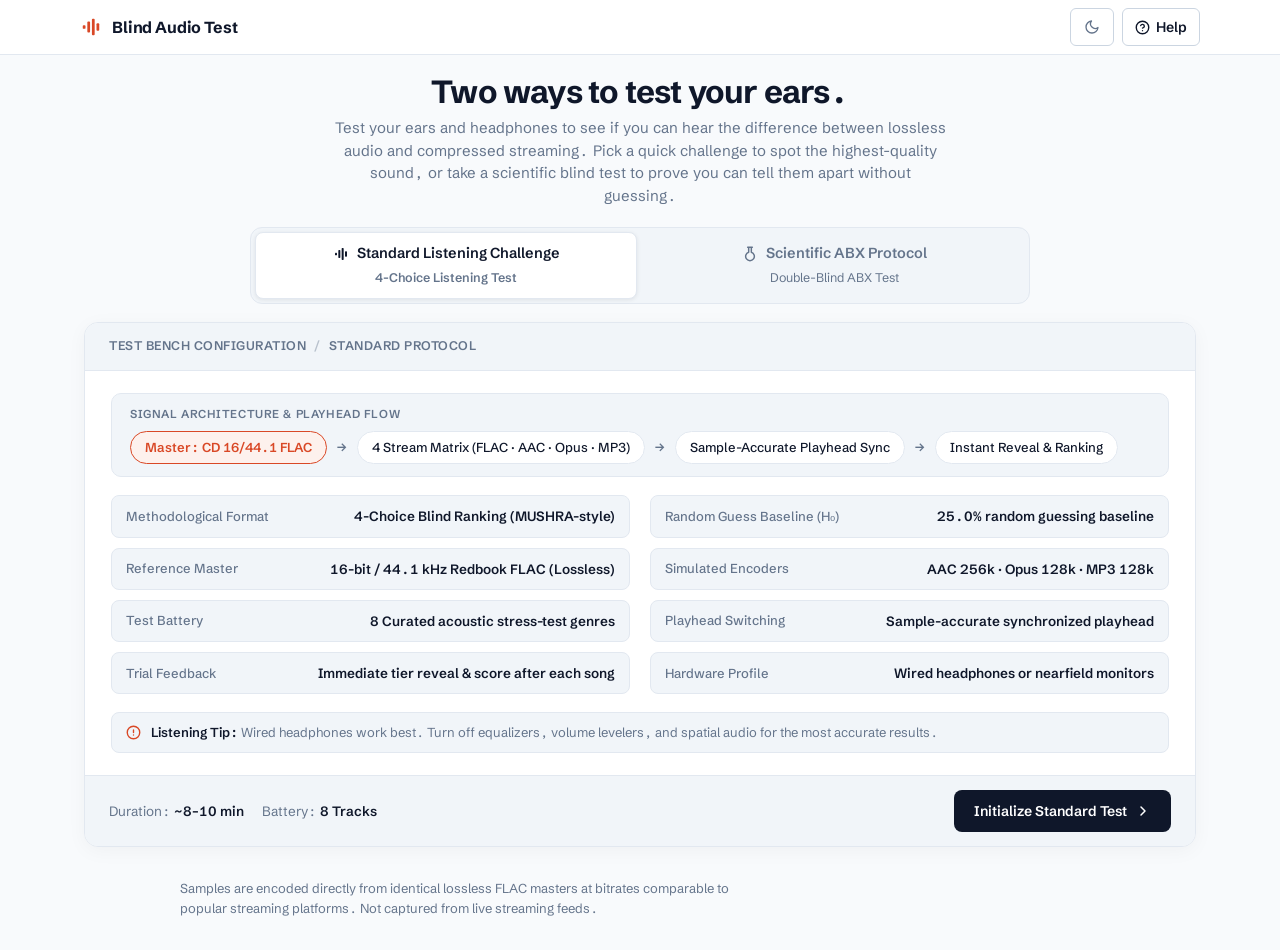
==== commit 0d7116da: "feat(ui): unify universal help guide with protocol tabs and remove ai-slop status pills" ====
--- a/index.html
+++ b/index.html
@@ -19,7 +19,7 @@
       } else {
         document.documentElement.setAttribute('data-theme', 'light');
       }
-    } catch (e) {}
+    } catch (e) { /* Fallback: localStorage restricted by browser security or private browsing mode */ }
   })();
 </script>
 <link rel="stylesheet" href="style.css">
@@ -42,9 +42,9 @@
         <svg class="icon-sun" width="16" height="16" viewBox="0 0 24 24" fill="none" stroke="currentColor" stroke-width="2" stroke-linecap="round" stroke-linejoin="round" style="display: none;" aria-hidden="true"><circle cx="12" cy="12" r="5"/><line x1="12" y1="1" x2="12" y2="3"/><line x1="12" y1="21" x2="12" y2="23"/><line x1="4.22" y1="4.22" x2="5.64" y2="5.64"/><line x1="18.36" y1="18.36" x2="19.78" y2="19.78"/><line x1="1" y1="12" x2="3" y2="12"/><line x1="21" y1="12" x2="23" y2="12"/><line x1="4.22" y1="19.78" x2="5.64" y2="18.36"/><line x1="18.36" y1="5.64" x2="19.78" y2="4.22"/></svg>
         <svg class="icon-moon" width="16" height="16" viewBox="0 0 24 24" fill="none" stroke="currentColor" stroke-width="2" stroke-linecap="round" stroke-linejoin="round" aria-hidden="true"><path d="M21 12.79A9 9 0 1 1 11.21 3 7 7 0 0 0 21 12.79z"/></svg>
       </button>
-      <button class="btn btn-quiet btn-sm btn-top-hotkeys" id="btn-top-hotkeys" title="Instructions &amp; Hotkeys (?)" aria-label="View instructions and keyboard shortcuts">
+      <button class="btn btn-quiet btn-sm btn-top-hotkeys" id="btn-top-hotkeys" title="Help &amp; Protocols (?)" aria-label="View testing guide and keyboard shortcuts">
         <svg width="15" height="15" viewBox="0 0 24 24" fill="none" stroke="currentColor" stroke-width="2.2" stroke-linecap="round" stroke-linejoin="round"><circle cx="12" cy="12" r="10"/><path d="M9.09 9a3 3 0 0 1 5.83 1c0 2-3 3-3 3"/><line x1="12" y1="17" x2="12.01" y2="17"/></svg>
-        <span class="lbl-hotkeys">Hotkeys</span>
+        <span class="lbl-hotkeys">Help</span>
       </button>
       <button class="btn btn-quiet btn-sm" id="reshuffle" aria-label="Reshuffle songs" style="display: none;">
         <svg width="16" height="16" viewBox="0 0 24 24" fill="none" stroke="currentColor" stroke-width="2" stroke-linecap="round" stroke-linejoin="round" aria-hidden="true"><path d="M21.5 2v6h-6M21.34 15.57a10 10 0 1 1-.57-8.38l5.67-5.67"/></svg>
@@ -95,7 +95,6 @@
           <span style="opacity: 0.4;">/</span>
           <span>Standard Protocol</span>
         </div>
-        <span class="bench-status-pill">Ready to Initialize</span>
       </div>
 
       <div class="bench-body">
@@ -175,7 +174,6 @@
           <span style="opacity: 0.4;">/</span>
           <span>Scientific ABX Protocol</span>
         </div>
-        <span class="bench-status-pill">Ready to Configure</span>
       </div>
 
       <div class="bench-body">
@@ -723,28 +721,80 @@
   </div>
 </dialog>
 
-<!-- Dialog: Instructions & Hotkeys -->
-<dialog id="dlg-instructions" aria-labelledby="dlg-inst-title">
-  <h2 id="dlg-inst-title">ABX Instructions &amp; Keyboard Shortcuts</h2>
+<!-- Dialog: Universal Help & Protocols Guide -->
+<dialog id="dlg-instructions" class="dialog-help" aria-labelledby="dlg-inst-title">
+  <div class="dlg-header-row">
+    <h2 id="dlg-inst-title">Audio Evaluation Guide</h2>
+    <div class="help-nav-tabs" role="tablist" aria-label="Help Guide Topics">
+      <button class="help-nav-tab active" id="tab-help-standard" role="tab" aria-selected="true" aria-controls="pane-help-standard" data-target="standard">Standard Challenge</button>
+      <button class="help-nav-tab" id="tab-help-scientific" role="tab" aria-selected="false" aria-controls="pane-help-scientific" data-target="scientific">Scientific ABX</button>
+      <button class="help-nav-tab" id="tab-help-tips" role="tab" aria-selected="false" aria-controls="pane-help-tips" data-target="tips">Listening Tips</button>
+    </div>
+  </div>
+
   <div class="dialog-scroll-body">
-    <h4>How the ABX Protocol Works</h4>
-    <p>1. In each trial, <b>A</b> is the lossless CD master, <b>B</b> is the lossy comparison format, and <b>X</b> is the secret target (randomly assigned to either A or B with 50/50 probability by cryptographic CSPRNG).</p>
-    <p>2. Switch between A, X, and B seamlessly while listening. Playback synchronizes sample-accurately with a 10ms micro-crossfade to eliminate telltale switching clicks.</p>
-    <p>3. <b>Audition Engagement Gate:</b> To prevent hasty guessing, you must listen to each source (A, X, and B) for at least 2.0 seconds before the choice buttons unlock.</p>
-    <p>4. Once unlocked, decide whether <b>X is A</b> or <b>X is B</b>, then click <b>Next</b> (or press Enter) to advance.</p>
-    <p>5. Trials are strictly double-blind: no immediate feedback is given during testing. Exact binomial p-values, 95% Clopper&ndash;Pearson confidence intervals, and Holm&ndash;Bonferroni corrections are displayed upon completion.</p>
-
-    <h4 style="margin-top: 18px;">Keyboard Shortcuts</h4>
-    <table class="hotkey-table">
-      <tr><td><kbd>A</kbd></td><td>Play Source A (Lossless Master)</td></tr>
-      <tr><td><kbd>X</kbd></td><td>Play Source X (Secret Target)</td></tr>
-      <tr><td><kbd>B</kbd></td><td>Play Source B (Lossy Target)</td></tr>
-      <tr><td><kbd>1</kbd></td><td>Choose "X is A" (once unlocked)</td></tr>
-      <tr><td><kbd>2</kbd></td><td>Choose "X is B" (once unlocked)</td></tr>
-      <tr><td><kbd>Enter</kbd></td><td>Commit choice &amp; advance to next trial</td></tr>
-      <tr><td><kbd>Space</kbd></td><td>Toggle Play / Stop</td></tr>
-      <tr><td><kbd>&larr;</kbd> / <kbd>&rarr;</kbd></td><td>Seek -5s / +5s</td></tr>
-    </table>
+    <!-- Pane 1: Standard Challenge -->
+    <div id="pane-help-standard" class="help-pane active" role="tabpanel" aria-labelledby="tab-help-standard">
+      <div class="help-section-intro">
+        A rapid multi-tier streaming challenge designed to test your audio gear and auditory acuity across common audio formats.
+      </div>
+      <h4>How the Standard Challenge Works</h4>
+      <p>1. <b>Multiple Encoded Streams:</b> Each track presents up to 4 mystery audio streams. Exactly one is the uncompressed CD-quality master (16-bit / 44.1 kHz FLAC). The remaining streams are compressed lossy versions: AAC 256 kbps, Opus 128 kbps, and MP3 128 kbps.</p>
+      <p>2. <b>Sample-Accurate Playhead Sync:</b> Toggle "Keep playhead in sync" to maintain your playback position when switching between samples, letting you contrast the exact same millisecond of music.</p>
+      <p>3. <b>Interactive Waveform:</b> Click or drag anywhere along the waveform to scrub directly to transient-dense musical sections (drum intros, cymbals, or vocal passages).</p>
+      <p>4. <b>Identify &amp; Reveal:</b> Select which sample you believe is the uncompressed lossless FLAC master for each song, then click <b>Reveal Results</b> at the end of the test to calculate your detection score against chance probability.</p>
+
+      <h4 style="margin-top: 18px;">Keyboard &amp; Scrubber Controls</h4>
+      <table class="hotkey-table">
+        <tr><td><kbd>Space</kbd></td><td>Toggle Play / Pause on active sample</td></tr>
+        <tr><td><kbd>&larr;</kbd> / <kbd>&rarr;</kbd></td><td>Seek -5s / +5s along the waveform</td></tr>
+        <tr><td><kbd>Home</kbd> / <kbd>End</kbd></td><td>Jump to track start / end</td></tr>
+        <tr><td><kbd>?</kbd></td><td>Open this Help Guide</td></tr>
+      </table>
+    </div>
+
+    <!-- Pane 2: Scientific ABX -->
+    <div id="pane-help-scientific" class="help-pane" role="tabpanel" aria-labelledby="tab-help-scientific" style="display: none;">
+      <div class="help-section-intro">
+        A rigorous double-blind, randomized ABX evaluation conforming to international audio testing standards (ITU-R BS.1116 / AES).
+      </div>
+      <h4>How the Scientific ABX Protocol Works</h4>
+      <p>1. <b>Double-Blind Blinding:</b> In each trial, <b>A</b> is the lossless CD master, <b>B</b> is the lossy comparison codec, and <b>X</b> is the secret target (cryptographically assigned to either A or B with 50/50 probability by hardware CSPRNG).</p>
+      <p>2. <b>Seamless Gapless Switching:</b> Switch between A, X, and B instantly while listening. Playback synchronizes sample-accurately with a 10ms micro-crossfade to eliminate telltale clicks.</p>
+      <p>3. <b>Audition Engagement Gate:</b> To prevent rushed guessing and ensure valid statistical data, you must listen to each source (A, X, and B) for at least 2.0 seconds before the choice buttons unlock.</p>
+      <p>4. <b>Make Your Choice:</b> Once unlocked, decide whether <b>X is A</b> or <b>X is B</b>, then click <b>Next</b> (or press Enter) to record your answer.</p>
+      <p>5. <b>Statistical Analysis:</b> No answers are revealed during testing. Upon battery completion, exact binomial p-values, 95% Clopper&ndash;Pearson confidence intervals, Holm&ndash;Bonferroni multi-track corrections, and response bias diagnostics are rendered.</p>
+
+      <h4 style="margin-top: 18px;">Keyboard Shortcuts (Scientific Mode)</h4>
+      <table class="hotkey-table">
+        <tr><td><kbd>A</kbd></td><td>Play Source A (Lossless Master)</td></tr>
+        <tr><td><kbd>X</kbd></td><td>Play Source X (Secret Target)</td></tr>
+        <tr><td><kbd>B</kbd></td><td>Play Source B (Lossy Target)</td></tr>
+        <tr><td><kbd>1</kbd></td><td>Choose "X is A" (once unlocked)</td></tr>
+        <tr><td><kbd>2</kbd></td><td>Choose "X is B" (once unlocked)</td></tr>
+        <tr><td><kbd>Enter</kbd></td><td>Commit choice &amp; advance to next trial</td></tr>
+        <tr><td><kbd>Space</kbd></td><td>Toggle Play / Stop playback</td></tr>
+        <tr><td><kbd>&larr;</kbd> / <kbd>&rarr;</kbd></td><td>Seek -5s / +5s</td></tr>
+        <tr><td><kbd>?</kbd></td><td>Open this Help Guide</td></tr>
+      </table>
+    </div>
+
+    <!-- Pane 3: Listening Tips & Gear -->
+    <div id="pane-help-tips" class="help-pane" role="tabpanel" aria-labelledby="tab-help-tips" style="display: none;">
+      <div class="help-section-intro">
+        Practical acoustic advice to ensure an accurate evaluation without equipment bottlenecks.
+      </div>
+      <h4>Equipment &amp; Configuration</h4>
+      <p><b>Use Wired Headphones or IEMs:</b> Bluetooth headphones re-encode audio using SBC or AAC compression, masking the subtle differences you are trying to test. A direct wired analog connection guarantees bit-transparent delivery.</p>
+      <p><b>Disable Equalization &amp; Enhancements:</b> Turn off software EQ, Bass Boost, Dolby Atmos, Spatial Audio, and volume normalization (Sound Check / ReplayGain) in your OS or browser settings.</p>
+      <p><b>Consistent Moderate Volume:</b> Avoid listening at very high sound pressure levels. Human hearing sensitivity changes with loudness (Fletcher&ndash;Munson curves), and fatigue accelerates quickly at high volumes.</p>
+
+      <h4 style="margin-top: 18px;">Critical Listening Cues</h4>
+      <p><b>High-Frequency Cymbals &amp; Shimmer:</b> Lossy audio codecs struggle most with non-harmonic, high-frequency transients. Listen for "swishing", watery swooshes, or blunted cymbal decays.</p>
+      <p><b>Transient Attacks:</b> Snare strikes, acoustic guitar fingerpicks, and hi-hat hits. Lossy codecs can introduce pre-echo or soften the sharpness of attack edges.</p>
+      <p><b>Room Reverberation:</b> In sparse or quiet passages, listen to how acoustic hall reverb fades naturally into silence.</p>
+      <p><b>Ear Fatigue:</b> Auditory adaptation sets in after 10&ndash;15 minutes of critical listening. Take 30-second rests between tracks to reset your acoustic perception.</p>
+    </div>
   </div>
   <div class="dlg-actions">
     <button class="btn btn-primary" id="dlg-inst-close">Got it</button>
@@ -769,6 +819,7 @@
 
   /* Helpers */
   const $ = (s, r = document) => r.querySelector(s);
+  const $$ = (s, r = document) => Array.from((r && r.querySelectorAll) ? r.querySelectorAll(s) : []);
   const esc = s => String(s).replace(/[&<>"]/g, c => ({ '&': '&amp;', '<': '&lt;', '>': '&gt;', '"': '&quot;' }[c]));
   const fmt = t => Math.floor(t / 60) + ':' + String(Math.floor(t % 60)).padStart(2, '0');
   const smooth = () => matchMedia('(prefers-reduced-motion: reduce)').matches ? 'auto' : 'smooth';
@@ -1009,7 +1060,8 @@
       audio.addEventListener('timeupdate', () => {
         const q = S.qs[qIdx];
         if (!q || q.cur !== sIdx || !S.playing) return;
-        q.pos = Math.min(30, audio.currentTime);
+        const maxDur = (audio && audio.duration && !isNaN(audio.duration) && audio.duration > 0) ? audio.duration : 30;
+        q.pos = Math.min(maxDur, audio.currentTime);
         q.heardT[sIdx] += 0.25;
         if (q.heardT[sIdx] >= 2.0 && !q.heard.has(sIdx)) {
           q.heard.add(sIdx);
@@ -1294,10 +1346,10 @@
       q.posS[prevCur] = q.pos;
       q.pos = q.posS[s];
     }
-    if (q.pos >= 30) q.pos = 0;
+    const audio = getAudioEl(q.i, s, q.files[q.order[s]]);
+    const maxDur = (audio && audio.duration && !isNaN(audio.duration) && audio.duration > 0) ? audio.duration : 30;
+    if (q.pos >= maxDur) q.pos = 0;
     q.cur = s;
-
-    const audio = getAudioEl(q.i, s, q.files[q.order[s]]);
     if (audio) {
       if (audio.readyState >= 1) {
         audio.currentTime = q.pos;
@@ -1329,7 +1381,8 @@
       S.playing = false;
       render();
     } else {
-      if (q.pos >= 30) {
+      const maxDur = (audio && audio.duration && !isNaN(audio.duration) && audio.duration > 0) ? audio.duration : 30;
+      if (q.pos >= maxDur) {
         q.pos = 0;
         if (audio) audio.currentTime = 0;
       }
@@ -1406,11 +1459,12 @@
   function seekFrom(e, w) {
     const r = w.getBoundingClientRect();
     const q = S.qs[S.open]; if (!q) return;
-    const target = Math.max(0, Math.min(30, (e.clientX - r.left) / r.width * 30));
+    const audio = q.cur !== null ? getAudioEl(q.i, q.cur, q.files[q.order[q.cur]]) : null;
+    const maxDur = (audio && audio.duration && !isNaN(audio.duration) && audio.duration > 0) ? audio.duration : 30;
+    const target = Math.max(0, Math.min(maxDur, (e.clientX - r.left) / r.width * maxDur));
     q.pos = target;
     if (q.cur !== null) {
       q.posS[q.cur] = target;
-      const audio = getAudioEl(q.i, q.cur, q.files[q.order[q.cur]]);
       if (audio && audio.readyState >= 1) audio.currentTime = target;
     }
     if (S.sync) {
@@ -1433,14 +1487,15 @@
   $('#qlist').addEventListener('keydown', e => {
     const w = e.target.closest('.wave'); if (!w) return;
     const q = S.qs[S.open];
+    const audio = q.cur !== null ? getAudioEl(q.i, q.cur, q.files[q.order[q.cur]]) : null;
+    const maxDur = (audio && audio.duration && !isNaN(audio.duration) && audio.duration > 0) ? audio.duration : 30;
     const d = { ArrowLeft: -1, ArrowRight: 1, PageDown: -5, PageUp: 5 }[e.key];
-    if (d !== undefined) q.pos = Math.max(0, Math.min(30, q.pos + d));
+    if (d !== undefined) q.pos = Math.max(0, Math.min(maxDur, q.pos + d));
     else if (e.key === 'Home') q.pos = 0;
-    else if (e.key === 'End') q.pos = 30;
+    else if (e.key === 'End') q.pos = maxDur;
     else return;
     if (q.cur !== null) {
-      const audio = getAudioEl(q.i, q.cur, q.files[q.order[q.cur]]);
-      if (audio && audio.readyState >= 1) audio.currentTime = target;
+      if (audio && audio.readyState >= 1) audio.currentTime = q.pos;
     }
     if (S.sync) {
       q.order.forEach((k, s) => {
@@ -1584,16 +1639,63 @@
     });
   });
 
+  function switchHelpTab(target) {
+    const tabs = $$('.help-nav-tab');
+    const panes = $$('.help-pane');
+    tabs.forEach(tab => {
+      const match = tab.getAttribute('data-target') === target;
+      tab.classList.toggle('active', match);
+      tab.setAttribute('aria-selected', match ? 'true' : 'false');
+    });
+    panes.forEach(pane => {
+      const match = pane.id === `pane-help-${target}`;
+      pane.style.display = match ? 'block' : 'none';
+      pane.classList.toggle('active', match);
+    });
+  }
+
+  function openHelpDialog(preferredTab) {
+    const dlg = $('#dlg-instructions');
+    if (!dlg) return;
+
+    let targetTab = preferredTab;
+    if (!targetTab) {
+      if (typeof currentView !== 'undefined' && (currentView === VIEWS.SCI_SETUP || currentView === VIEWS.SCI_TRIAL || currentView === VIEWS.SCI_REST || currentView === VIEWS.SCI_RESULTS)) {
+        targetTab = 'scientific';
+      } else {
+        targetTab = 'standard';
+      }
+    }
+    switchHelpTab(targetTab);
+
+    if (typeof dlg.showModal === 'function') dlg.showModal();
+    else dlg.setAttribute('open', '');
+  }
+
+  $$('.help-nav-tab').forEach(tab => {
+    tab.addEventListener('click', () => {
+      const target = tab.getAttribute('data-target');
+      if (target) switchHelpTab(target);
+    });
+  });
+
   const topHotkeysBtn = $('#btn-top-hotkeys');
   if (topHotkeysBtn) {
     topHotkeysBtn.addEventListener('click', () => {
-      const dlg = $('#dlg-instructions');
-      if (dlg) {
-        if (typeof dlg.showModal === 'function') dlg.showModal();
-        else dlg.setAttribute('open', '');
-      }
+      openHelpDialog();
     });
   }
+
+  // Global help shortcut (?) on non-trial views
+  window.addEventListener('keydown', e => {
+    if (typeof currentView !== 'undefined' && currentView === VIEWS.SCI_TRIAL) return;
+    const activeTag = document.activeElement ? document.activeElement.tagName.toLowerCase() : '';
+    if (activeTag === 'input' || activeTag === 'textarea' || document.querySelector('dialog[open]')) return;
+    if (e.key === '?' || (e.shiftKey && e.key === '/')) {
+      e.preventDefault();
+      openHelpDialog();
+    }
+  });
 
   const sciPlayBtn = $('#btn-sci-play');
   if (sciPlayBtn) {
@@ -1610,7 +1712,7 @@
   }
 
   $('#btn-show-hotkeys').addEventListener('click', () => {
-    $('#dlg-instructions').showModal();
+    openHelpDialog('scientific');
   });
   $('#dlg-inst-close').addEventListener('click', () => {
     $('#dlg-instructions').close();
@@ -1702,6 +1804,14 @@
       }
     } catch (err) {
       console.error('Failed to load scientific audio track:', err);
+      const titleEl = $('#sci-title');
+      if (titleEl) titleEl.innerHTML = '<span style="color: var(--bad);">Error loading audio track</span>';
+      if (typeof announce === 'function') announce('Failed to load audio for track. Please check network connection or audio source.');
+      if (typeof sciPlayheadInterval !== 'undefined' && sciPlayheadInterval) {
+        clearInterval(sciPlayheadInterval);
+        sciPlayheadInterval = null;
+      }
+      return;
     }
 
     updateTrialMeta();
@@ -1752,6 +1862,10 @@
         if (st) st.textContent = 'Need 2.0s';
       }
     });
+
+    if (document.activeElement && typeof document.activeElement.blur === 'function') {
+      document.activeElement.blur();
+    }
 
     updateTopBar();
   }
@@ -1859,31 +1973,43 @@
   }
 
   // Source audition buttons
-  $('#btn-source-a').addEventListener('click', () => {
+  $('#btn-source-a').addEventListener('click', (e) => {
     if (typeof ScientificAudioEngine !== 'undefined') {
       try {
         ScientificAudioEngine.playSource('A');
       } catch (err) {
+        if (typeof announce === 'function') announce('Playback error: ' + (err.message || 'Unable to play source'));
         console.warn('Error auditioning Source A:', err);
       }
     }
-  });
-  $('#btn-source-x').addEventListener('click', () => {
+    if (e && e.currentTarget && typeof e.currentTarget.blur === 'function') {
+      e.currentTarget.blur();
+    }
+  });
+  $('#btn-source-x').addEventListener('click', (e) => {
     if (typeof ScientificAudioEngine !== 'undefined') {
       try {
         ScientificAudioEngine.playSource('X');
       } catch (err) {
+        if (typeof announce === 'function') announce('Playback error: ' + (err.message || 'Unable to play source'));
         console.warn('Error auditioning Source X:', err);
       }
     }
-  });
-  $('#btn-source-b').addEventListener('click', () => {
+    if (e && e.currentTarget && typeof e.currentTarget.blur === 'function') {
+      e.currentTarget.blur();
+    }
+  });
+  $('#btn-source-b').addEventListener('click', (e) => {
     if (typeof ScientificAudioEngine !== 'undefined') {
       try {
         ScientificAudioEngine.playSource('B');
       } catch (err) {
+        if (typeof announce === 'function') announce('Playback error: ' + (err.message || 'Unable to play source'));
         console.warn('Error auditioning Source B:', err);
       }
+    }
+    if (e && e.currentTarget && typeof e.currentTarget.blur === 'function') {
+      e.currentTarget.blur();
     }
   });
 
@@ -1930,14 +2056,14 @@
 
   $('#sci-wave').addEventListener('pointerdown', e => {
     sciDragging = true;
-    try { e.target.setPointerCapture(e.pointerId); } catch (err) {}
+    try { e.target.setPointerCapture(e.pointerId); } catch (err) { /* Fallback: ignore unsupported or non-touch pointer capture */ }
     seekSciFrom(e);
   });
   window.addEventListener('pointermove', e => { if (sciDragging) seekSciFrom(e); });
   window.addEventListener('pointerup', e => {
     if (sciDragging) {
       sciDragging = false;
-      try { e.target.releasePointerCapture(e.pointerId); } catch (err) {}
+      try { e.target.releasePointerCapture(e.pointerId); } catch (err) { /* Fallback: ignore unsupported or non-touch pointer capture */ }
     }
   });
   window.addEventListener('pointercancel', () => { sciDragging = false; });
@@ -1967,8 +2093,18 @@
     }
   }
 
-  $('#btn-choose-a').addEventListener('click', () => setScientificChoice('A'));
-  $('#btn-choose-b').addEventListener('click', () => setScientificChoice('B'));
+  $('#btn-choose-a').addEventListener('click', (e) => {
+    setScientificChoice('A');
+    if (e && e.currentTarget && typeof e.currentTarget.blur === 'function') {
+      e.currentTarget.blur();
+    }
+  });
+  $('#btn-choose-b').addEventListener('click', (e) => {
+    setScientificChoice('B');
+    if (e && e.currentTarget && typeof e.currentTarget.blur === 'function') {
+      e.currentTarget.blur();
+    }
+  });
 
   // Commit / Advance
   async function commitScientificTrial() {
@@ -2031,14 +2167,11 @@
     if (e.key === '?' || (e.shiftKey && e.key === '/')) {
       e.preventDefault();
       const dlg = $('#dlg-instructions');
-      if (dlg) {
-        if (dlg.open) {
-          if (typeof dlg.close === 'function') dlg.close();
-          else dlg.removeAttribute('open');
-        } else {
-          if (typeof dlg.showModal === 'function') dlg.showModal();
-          else dlg.setAttribute('open', '');
-        }
+      if (dlg && dlg.open) {
+        if (typeof dlg.close === 'function') dlg.close();
+        else dlg.removeAttribute('open');
+      } else {
+        openHelpDialog('scientific');
       }
       return;
     }
@@ -2047,18 +2180,28 @@
     if (k === 'a') {
       e.preventDefault();
       if (typeof ScientificAudioEngine !== 'undefined') ScientificAudioEngine.playSource('A');
+      const btn = $('#btn-source-a');
+      if (btn && typeof btn.focus === 'function') btn.focus();
     } else if (k === 'x') {
       e.preventDefault();
       if (typeof ScientificAudioEngine !== 'undefined') ScientificAudioEngine.playSource('X');
+      const btn = $('#btn-source-x');
+      if (btn && typeof btn.focus === 'function') btn.focus();
     } else if (k === 'b') {
       e.preventDefault();
       if (typeof ScientificAudioEngine !== 'undefined') ScientificAudioEngine.playSource('B');
+      const btn = $('#btn-source-b');
+      if (btn && typeof btn.focus === 'function') btn.focus();
     } else if (e.key === '1') {
       e.preventDefault();
       setScientificChoice('A');
+      const btn = $('#btn-choose-a');
+      if (btn && typeof btn.focus === 'function') btn.focus();
     } else if (e.key === '2') {
       e.preventDefault();
       setScientificChoice('B');
+      const btn = $('#btn-choose-b');
+      if (btn && typeof btn.focus === 'function') btn.focus();
     } else if (e.key === 'Enter') {
       e.preventDefault();
       commitScientificTrial();
--- a/style.css
+++ b/style.css
@@ -35,6 +35,7 @@
     --btn-primary-bg: #0F172A;
     --btn-primary-hover: #1E293B;
     --btn-primary-text: #FFFFFF;
+    --focus-ring: rgba(15, 23, 42, 0.65);
   }
 
   [data-theme="dark"] {
@@ -69,6 +70,7 @@
     --btn-primary-bg: #F4F5F7;
     --btn-primary-hover: #FFFFFF;
     --btn-primary-text: #101114;
+    --focus-ring: rgba(244, 245, 247, 0.7);
   }
 
   @media (prefers-color-scheme: dark) {
@@ -104,6 +106,7 @@
       --btn-primary-bg: #F4F5F7;
       --btn-primary-hover: #FFFFFF;
       --btn-primary-text: #101114;
+      --focus-ring: rgba(244, 245, 247, 0.7);
     }
   }
 
@@ -121,8 +124,9 @@
   }
   button { font: inherit; color: inherit; background: none; border: 0; cursor: pointer; }
   button:disabled { cursor: not-allowed; }
+  button:focus:not(:focus-visible) { outline: none; }
   ul, ol { list-style: none; }
-  :focus-visible { outline: 2px solid var(--accent); outline-offset: 2px; }
+  :focus-visible { outline: 2px solid var(--focus-ring); outline-offset: 2px; }
   .sr-only { position: absolute; width: 1px; height: 1px; overflow: hidden; clip: rect(0 0 0 0); white-space: nowrap; }
   svg { display: block; }
 
@@ -243,7 +247,7 @@
   .sync .track::after { content: ""; position: absolute; top: 3px; left: 3px; width: 16px; height: 16px; border-radius: 50%; background: #fff; transition: transform .2s; }
   .sync input:checked + .track { background: var(--accent); }
   .sync input:checked + .track::after { transform: translateX(16px); }
-  .sync input:focus-visible + .track { outline: 2px solid var(--accent); outline-offset: 2px; }
+  .sync input:focus-visible + .track { outline: 2px solid var(--focus-ring); outline-offset: 2px; }
 
   /* Sample rows */
   .samples { display: grid; gap: 8px; }
@@ -344,6 +348,7 @@
 
   /* Dialogs */
   dialog { border: 1px solid var(--line); border-radius: var(--r-panel); padding: 24px; width: calc(100% - 32px); max-width: 520px; margin: auto; background: var(--surface); color: var(--ink); box-shadow: 0 20px 40px rgba(0,0,0,.35); }
+  dialog.dialog-help { max-width: 640px; }
   dialog::backdrop { background: var(--dialog-backdrop); }
   dialog h2 { font-size: 20px; }
   dialog p { margin-top: 8px; color: var(--muted); font-size: 15px; }
@@ -352,6 +357,61 @@
   .dialog-scroll-body h4 { margin-top: 14px; margin-bottom: 6px; font-size: 15px; }
   .dialog-scroll-body p { margin-top: 6px; color: var(--ink); font-size: 14px; line-height: 1.45; }
 
+  /* Universal Help Dialog Tabs & Panes */
+  .dlg-header-row {
+    display: flex;
+    flex-wrap: wrap;
+    align-items: center;
+    justify-content: space-between;
+    gap: 12px;
+    margin-bottom: 6px;
+    padding-bottom: 12px;
+    border-bottom: 1px solid var(--line);
+  }
+  .help-nav-tabs {
+    display: inline-flex;
+    background: var(--soft);
+    border: 1px solid var(--line);
+    border-radius: var(--r-ctl);
+    padding: 3px;
+    gap: 3px;
+  }
+  .help-nav-tab {
+    padding: 5px 12px;
+    font-size: 12.5px;
+    font-weight: 600;
+    color: var(--muted);
+    border-radius: calc(var(--r-ctl) - 2px);
+    transition: all 0.15s ease;
+    cursor: pointer;
+    background: transparent;
+    border: none;
+  }
+  .help-nav-tab:hover {
+    color: var(--ink);
+  }
+  .help-nav-tab.active {
+    background: var(--surface);
+    color: var(--ink);
+    box-shadow: 0 1px 3px rgba(0,0,0,0.1);
+  }
+  .help-section-intro {
+    font-size: 13.5px;
+    color: var(--muted);
+    line-height: 1.45;
+    padding: 9px 13px;
+    background: var(--soft);
+    border-radius: var(--r-ctl);
+    margin-bottom: 14px;
+    border-left: 3px solid var(--accent);
+  }
+  .help-pane {
+    display: block;
+  }
+  .help-pane[style*="display: none"] {
+    display: none !important;
+  }
+
   /* ==========================================================================
      MODE SELECTION PORTAL (#view-mode-select) — UNIFIED EVALUATION CONSOLE
      ========================================================================== */
@@ -470,25 +530,6 @@
     display: flex;
     align-items: center;
     gap: 8px;
-  }
-  .bench-status-pill {
-    display: inline-flex;
-    align-items: center;
-    gap: 6px;
-    font-size: 12px;
-    font-weight: 600;
-    color: var(--good-ink);
-    background: var(--good-soft);
-    padding: 3px 10px;
-    border-radius: 999px;
-  }
-  .bench-status-pill::before {
-    content: "";
-    display: inline-block;
-    width: 6px;
-    height: 6px;
-    border-radius: 50%;
-    background: var(--good);
   }
   .bench-body {
     padding: 22px 26px;
@@ -866,6 +907,13 @@
     transition: all 0.15s;
   }
   .source-btn:hover { border-color: var(--line-strong); background: var(--soft); }
+  .source-btn:focus-visible {
+    outline: 2px solid var(--focus-ring);
+    outline-offset: 2px;
+  }
+  .source-btn:focus:not(:focus-visible) {
+    outline: none;
+  }
   .source-btn.active {
     border-color: var(--accent);
     background: var(--accent-soft);
@@ -953,6 +1001,13 @@
     transition: all 0.15s;
   }
   .choose-btn:hover:not(:disabled) { border-color: var(--accent); }
+  .choose-btn:focus-visible {
+    outline: 2px solid var(--focus-ring);
+    outline-offset: 2px;
+  }
+  .choose-btn:focus:not(:focus-visible) {
+    outline: none;
+  }
   .choose-btn.active { border-color: var(--accent); background: var(--accent); color: #FFFFFF; box-shadow: 0 4px 14px rgba(229, 87, 34, 0.35); }
   .choose-btn:disabled { opacity: 0.45; cursor: not-allowed; background: var(--soft); border-color: var(--line); }
 
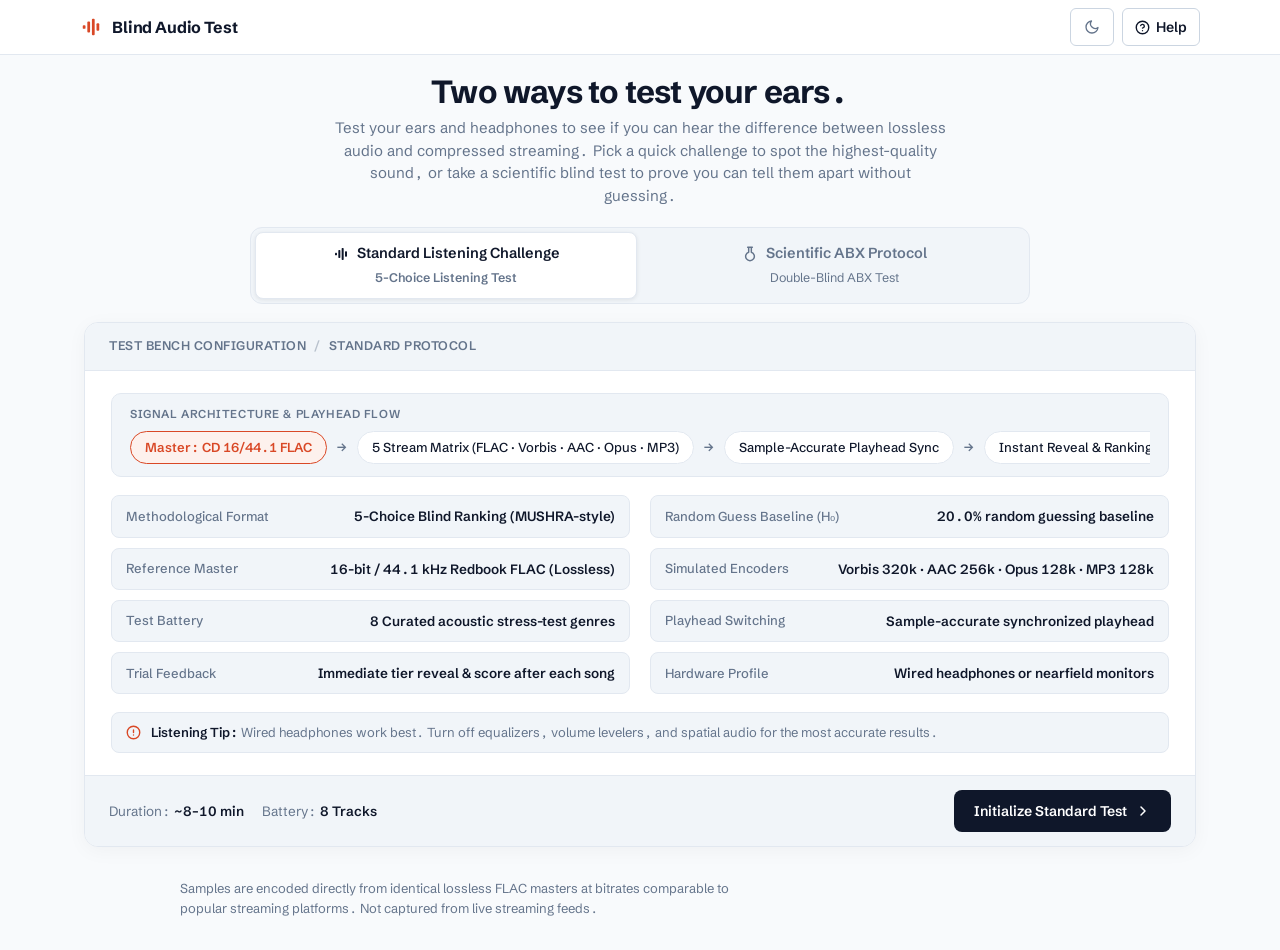
==== commit 9017f715: "feat(ui): integrate Vorbis 320 into Scientific setup and Standard mode matrix" ====
--- a/index.html
+++ b/index.html
@@ -74,7 +74,7 @@
         <svg width="16" height="16" viewBox="0 0 24 24" fill="currentColor" aria-hidden="true"><rect x="3" y="10" width="3" height="4" rx="1"/><rect x="8" y="6" width="3" height="12" rx="1"/><rect x="13" y="3" width="3" height="18" rx="1"/><rect x="18" y="8" width="3" height="8" rx="1"/></svg>
         Standard Listening Challenge
       </span>
-      <span class="bench-tab-sub">4-Choice Listening Test</span>
+      <span class="bench-tab-sub">5-Choice Listening Test</span>
     </button>
     <button class="bench-tab" role="tab" id="tab-bench-scientific" aria-selected="false" aria-controls="panel-bench-scientific">
       <span class="bench-tab-title">
@@ -103,7 +103,7 @@
           <div class="signal-flow">
             <span class="signal-node highlight">Master: CD 16/44.1 FLAC</span>
             <span class="signal-arrow">&rarr;</span>
-            <span class="signal-node">4 Stream Matrix (FLAC &middot; AAC &middot; Opus &middot; MP3)</span>
+            <span class="signal-node">5 Stream Matrix (FLAC &middot; Vorbis &middot; AAC &middot; Opus &middot; MP3)</span>
             <span class="signal-arrow">&rarr;</span>
             <span class="signal-node">Sample-Accurate Playhead Sync</span>
             <span class="signal-arrow">&rarr;</span>
@@ -114,11 +114,11 @@
         <div class="bench-spec-grid bench-spec-table">
           <div class="spec-item">
             <span class="spec-label">Methodological Format</span>
-            <span class="spec-val">4-Choice Blind Ranking (MUSHRA-style)</span>
+            <span class="spec-val">5-Choice Blind Ranking (MUSHRA-style)</span>
           </div>
           <div class="spec-item">
             <span class="spec-label">Random Guess Baseline (H₀)</span>
-            <span class="spec-val"><span class="mono-spec">25.0%</span> random guessing baseline</span>
+            <span class="spec-val"><span class="mono-spec">20.0%</span> random guessing baseline</span>
           </div>
           <div class="spec-item">
             <span class="spec-label">Reference Master</span>
@@ -126,7 +126,7 @@
           </div>
           <div class="spec-item">
             <span class="spec-label">Simulated Encoders</span>
-            <span class="spec-val"><span class="mono-spec">AAC 256k</span> &middot; <span class="mono-spec">Opus 128k</span> &middot; <span class="mono-spec">MP3 128k</span></span>
+            <span class="spec-val"><span class="mono-spec">Vorbis 320k</span> &middot; <span class="mono-spec">AAC 256k</span> &middot; <span class="mono-spec">Opus 128k</span> &middot; <span class="mono-spec">MP3 128k</span></span>
           </div>
           <div class="spec-item">
             <span class="spec-label">Test Battery</span>
@@ -205,7 +205,7 @@
           </div>
           <div class="spec-item">
             <span class="spec-label">Comparison Target</span>
-            <span class="spec-val">Configurable: <span class="mono-spec">AAC 256k</span>, <span class="mono-spec">Opus 128k</span>, <span class="mono-spec">MP3 128k</span></span>
+            <span class="spec-val">Configurable: <span class="mono-spec">Vorbis 320k</span>, <span class="mono-spec">AAC 256k</span>, <span class="mono-spec">Opus 128k</span>, <span class="mono-spec">MP3 128k</span></span>
           </div>
           <div class="spec-item">
             <span class="spec-label">Test Battery</span>
@@ -317,7 +317,7 @@
           <div class="explainer-badge">B</div>
           <div>
             <b>Source B (Lossy Target)</b>
-            <p>Selected lossy encoded stream (AAC 256k, Opus 128k, or MP3 128k).</p>
+            <p>Selected lossy encoded stream (Vorbis 320k, AAC 256k, Opus 128k, or MP3 128k).</p>
           </div>
         </div>
         <div class="explainer-item">
@@ -337,6 +337,13 @@
         <h3>1. Select Codec Comparison</h3>
         <p class="form-sub">Compare CD 16/44.1 FLAC master against:</p>
         <div class="codec-options" role="radiogroup" aria-label="Codec Comparison">
+          <label class="option-card" data-codec="vorbis320">
+            <input type="radio" name="sci-codec" value="vorbis320">
+            <div class="opt-body">
+              <span class="opt-title">Spotify Vorbis 320 kbps</span>
+              <span class="opt-desc">Spotify Premium highest lossy setting. High-bitrate perceptual coding with subtle high-frequency smoothing.</span>
+            </div>
+          </label>
           <label class="option-card active" data-codec="aac256">
             <input type="radio" name="sci-codec" value="aac256" checked>
             <div class="opt-body">
@@ -739,7 +746,7 @@
         A rapid multi-tier streaming challenge designed to test your audio gear and auditory acuity across common audio formats.
       </div>
       <h4>How the Standard Challenge Works</h4>
-      <p>1. <b>Multiple Encoded Streams:</b> Each track presents up to 4 mystery audio streams. Exactly one is the uncompressed CD-quality master (16-bit / 44.1 kHz FLAC). The remaining streams are compressed lossy versions: AAC 256 kbps, Opus 128 kbps, and MP3 128 kbps.</p>
+      <p>1. <b>Multiple Encoded Streams:</b> Each track presents up to 5 mystery audio streams. Exactly one is the uncompressed CD-quality master (16-bit / 44.1 kHz FLAC). The remaining streams are compressed lossy versions: Ogg Vorbis 320 kbps, AAC 256 kbps, Opus 128 kbps, and MP3 128 kbps.</p>
       <p>2. <b>Sample-Accurate Playhead Sync:</b> Toggle "Keep playhead in sync" to maintain your playback position when switching between samples, letting you contrast the exact same millisecond of music.</p>
       <p>3. <b>Interactive Waveform:</b> Click or drag anywhere along the waveform to scrub directly to transient-dense musical sections (drum intros, cymbals, or vocal passages).</p>
       <p>4. <b>Identify &amp; Reveal:</b> Select which sample you believe is the uncompressed lossless FLAC master for each song, then click <b>Reveal Results</b> at the end of the test to calculate your detection score against chance probability.</p>
@@ -1124,10 +1131,10 @@
       pick: null,
       locked: false,
       heard: new Set(),
-      heardT: [0, 0, 0, 0],
-      load: ['ready', 'ready', 'ready', 'ready'],
+      heardT: KEYS.map(() => 0),
+      load: KEYS.map(() => 'ready'),
       pos: 0,
-      posS: [0, 0, 0, 0],
+      posS: KEYS.map(() => 0),
       cur: null,
       waveBars: getWaveBars(s.id)
     }));
@@ -1193,8 +1200,8 @@
       foot += `<div class="outcome-row"><button class="btn btn-primary" data-act="next" data-fid="next-${q.i}">${allDone ? 'See results' : 'Next song'}</button></div>`;
     } else {
       const msg = q.pick === null
-        ? `Heard ${q.heard.size} of 4. Listen to each, then pick the one you think is highest quality.`
-        : `Sample ${q.pick + 1} picked. Heard ${q.heard.size} of 4. Click confirm to reveal the answer.`;
+        ? `Heard ${q.heard.size} of ${q.order.length}. Listen to each, then pick the one you think is highest quality.`
+        : `Sample ${q.pick + 1} picked. Heard ${q.heard.size} of ${q.order.length}. Click confirm to reveal the answer.`;
       foot = `<div class="foot"><span class="foot-msg">${msg}</span><button class="btn btn-primary" data-act="lock" data-fid="lock-${q.i}" ${q.pick === null ? 'disabled' : ''}>Confirm pick</button></div>`;
     }
     return `
@@ -1259,9 +1266,10 @@
 
     const score = S.qs.filter(q => q.order[q.pick] === 'flac').length;
     const pct = Math.round(score / 8 * 100);
+    const chanceScore = Math.round(8 / KEYS.length);
 
     const cells = Array.from({ length: 9 }, (_, i) => {
-      const isYou = i === score, isChance = i === 2, upto = i < score;
+      const isYou = i === score, isChance = i === chanceScore, upto = i < score;
       const cls = ['cell', upto ? 'upto' : '', isYou ? 'you' : '', isChance ? 'chance' : ''].filter(Boolean).join(' ');
       return `<div class="${cls}" title="${i} of 8 correct${isChance ? ' (chance level)' : ''}">${i}</div>`;
     }).join('');
@@ -1272,7 +1280,7 @@
     } else if (score >= 4) {
       verdict = `<b>Sharp critical listener.</b> You scored ${score} of 8, reliably identifying lower-bitrate compression artifacts like MP3, while finding modern 256 kbps AAC close to the lossless master.`;
     } else {
-      verdict = `<b>Natural human hearing.</b> You scored ${score} of 8 (baseline random guessing is 2 of 8). Modern audio codecs like 256 kbps AAC and 128 kbps Opus are designed to be perceptually transparent, discarding frequencies inaudible under normal conditions.`;
+      verdict = `<b>Natural human hearing.</b> You scored ${score} of 8 (baseline random guessing is ${chanceScore} of 8). Modern audio codecs like 320 kbps Vorbis and 256 kbps AAC are designed to be perceptually transparent, discarding frequencies inaudible under normal conditions.`;
     }
 
     const songsHTML = S.qs.map(q => {
@@ -1284,7 +1292,7 @@
       </li>`;
     }).join('');
 
-    const tally = { flac: 0, aac256: 0, opus128: 0, mp3128: 0 };
+    const tally = Object.fromEntries(KEYS.map(k => [k, 0]));
     S.qs.forEach(q => { tally[q.order[q.pick]]++; });
     const tallyHTML = KEYS.map(k => {
       const c = CODECS[k], n = tally[k], w = (n / 8 * 100).toFixed(1);
@@ -1296,11 +1304,11 @@
 
     r.innerHTML = `
       <h2 id="r-title">You identified the lossless version in ${score} of 8 songs (${pct}%)</h2>
-      <p class="r-sub">Chance level is 2 of 8 (25% on a 4-choice test).</p>
+      <p class="r-sub">Chance level is ${chanceScore} of 8 (${Math.round(100 / KEYS.length)}% on a ${KEYS.length}-choice test).</p>
       <div class="scale">${cells}</div>
       <ul class="legend">
         <li><span class="lg you"></span> Your score (${score}/8)</li>
-        <li><span class="lg chance"></span> Pure chance (2/8)</li>
+        <li><span class="lg chance"></span> Pure chance (${chanceScore}/8)</li>
       </ul>
       <div class="verdict">${verdict}</div>
       <div class="r-grid">
--- a/style.css
+++ b/style.css
@@ -769,7 +769,8 @@
   .form-section h3 { font-size: 18px; margin-bottom: 4px; font-weight: 700; }
   .form-sub { font-size: 14px; color: var(--muted); margin-bottom: 12px; }
   .codec-options, .track-options, .preset-options { display: grid; gap: 12px; }
-  .codec-options, .preset-options { grid-template-columns: repeat(3, minmax(0, 1fr)); }
+  .preset-options { grid-template-columns: repeat(3, minmax(0, 1fr)); }
+  .codec-options { grid-template-columns: repeat(4, minmax(0, 1fr)); }
   .track-options { grid-template-columns: repeat(2, minmax(0, 1fr)); }
 
   .option-card, .preset-card {
@@ -1160,10 +1161,13 @@
   }
 
   /* Responsive tweaks */
+  @media (max-width: 960px) {
+    .codec-options { grid-template-columns: repeat(2, minmax(0, 1fr)); }
+  }
   @media (max-width: 768px) {
     .mode-cards { grid-template-columns: 1fr; }
     .explainer-grid { grid-template-columns: 1fr; }
-    .codec-options, .preset-options { grid-template-columns: 1fr; }
+    .preset-options { grid-template-columns: 1fr; }
     .track-options { grid-template-columns: 1fr; }
     .stat-box-grid { grid-template-columns: repeat(2, 1fr); }
     .results-stats-grid { grid-template-columns: repeat(2, 1fr); }
@@ -1214,6 +1218,7 @@
     display: inline;
   }
   @media (max-width: 600px) {
+    .codec-options { grid-template-columns: 1fr; }
     .lbl-hotkeys { display: none; }
   }
 
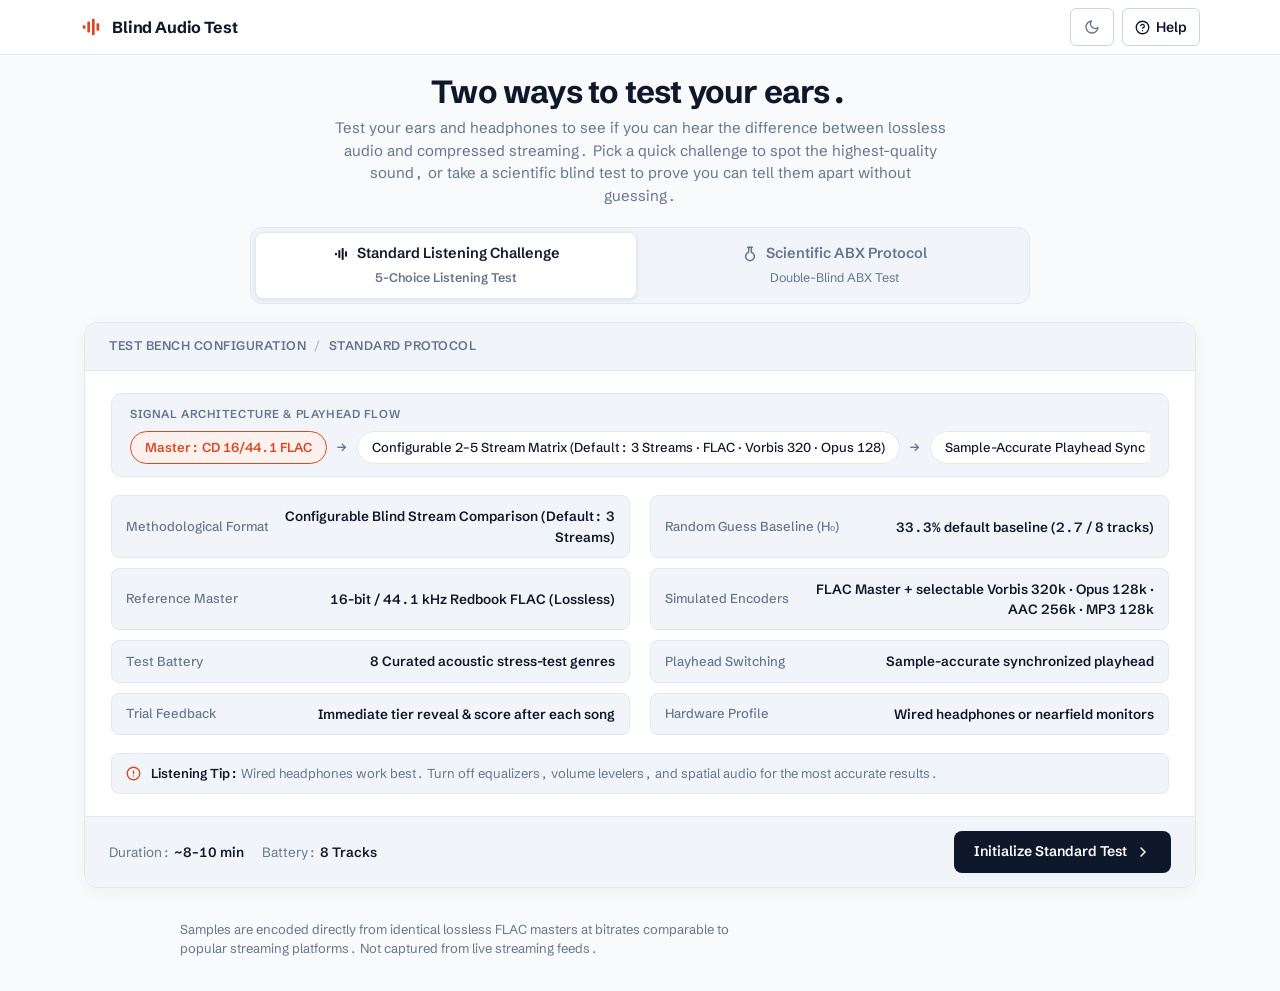
==== commit 111115d8: "feat(standard): add 3-stream default NPR-style baseline and interactive stream customizer" ====
--- a/index.html
+++ b/index.html
@@ -103,7 +103,7 @@
           <div class="signal-flow">
             <span class="signal-node highlight">Master: CD 16/44.1 FLAC</span>
             <span class="signal-arrow">&rarr;</span>
-            <span class="signal-node">5 Stream Matrix (FLAC &middot; Vorbis &middot; AAC &middot; Opus &middot; MP3)</span>
+            <span class="signal-node">Configurable 2–5 Stream Matrix (Default: 3 Streams &middot; FLAC &middot; Vorbis 320 &middot; Opus 128)</span>
             <span class="signal-arrow">&rarr;</span>
             <span class="signal-node">Sample-Accurate Playhead Sync</span>
             <span class="signal-arrow">&rarr;</span>
@@ -114,11 +114,11 @@
         <div class="bench-spec-grid bench-spec-table">
           <div class="spec-item">
             <span class="spec-label">Methodological Format</span>
-            <span class="spec-val">5-Choice Blind Ranking (MUSHRA-style)</span>
+            <span class="spec-val">Configurable Blind Stream Comparison (Default: 3 Streams)</span>
           </div>
           <div class="spec-item">
             <span class="spec-label">Random Guess Baseline (H₀)</span>
-            <span class="spec-val"><span class="mono-spec">20.0%</span> random guessing baseline</span>
+            <span class="spec-val"><span class="mono-spec">33.3%</span> default baseline (2.7 / 8 tracks)</span>
           </div>
           <div class="spec-item">
             <span class="spec-label">Reference Master</span>
@@ -126,7 +126,7 @@
           </div>
           <div class="spec-item">
             <span class="spec-label">Simulated Encoders</span>
-            <span class="spec-val"><span class="mono-spec">Vorbis 320k</span> &middot; <span class="mono-spec">AAC 256k</span> &middot; <span class="mono-spec">Opus 128k</span> &middot; <span class="mono-spec">MP3 128k</span></span>
+            <span class="spec-val"><span class="mono-spec">FLAC Master</span> + selectable <span class="mono-spec">Vorbis 320k</span> &middot; <span class="mono-spec">Opus 128k</span> &middot; <span class="mono-spec">AAC 256k</span> &middot; <span class="mono-spec">MP3 128k</span></span>
           </div>
           <div class="spec-item">
             <span class="spec-label">Test Battery</span>
@@ -252,7 +252,7 @@
      ========================================================================== -->
 <main id="view-standard" class="page view" hidden>
   <h1>Can you hear the difference?</h1>
-  <p class="lede">Each song comes in four versions: one lossless, three compressed the way popular streaming services do it. Switch between them while the song plays and pick the one with the highest quality.</p>
+  <p class="lede">Each song presents mystery audio streams: one lossless CD master, and compressed versions from popular streaming services. By default, test Spotify 320 kbps and YouTube Opus 128 kbps against FLAC, or customize the active streams below.</p>
 
   <div class="touch-note" id="touch-note" role="note">
     <svg width="20" height="20" viewBox="0 0 24 24" fill="none" stroke="currentColor" stroke-width="2" stroke-linecap="round" stroke-linejoin="round" aria-hidden="true"><rect x="5" y="2" width="14" height="20" rx="2" ry="2"/><line x1="12" y1="18" x2="12.01" y2="18"/></svg>
@@ -280,12 +280,24 @@
         </div>
         <div class="tip">
           <svg width="22" height="22" viewBox="0 0 24 24" fill="none" stroke="currentColor" stroke-width="2" stroke-linecap="round" stroke-linejoin="round" aria-hidden="true"><circle cx="12" cy="12" r="3"/><path d="M19.4 15a1.65 1.65 0 0 0 .33 1.82l.06.06a2 2 0 0 1 0 2.83 2 2 0 0 1-2.83 0l-.06-.06a1.65 1.65 0 0 0-1.82-.33 1.65 1.65 0 0 0-1 1.51V21a2 2 0 0 1-2 2 2 2 0 0 1-2-2v-.09A1.65 1.65 0 0 0 9 19.4a1.65 1.65 0 0 0-1.82.33l-.06.06a2 2 0 0 1-2.83 0 2 2 0 0 1 0-2.83l.06-.06a1.65 1.65 0 0 0 .33-1.82 1.65 1.65 0 0 0-1.51-1H3a2 2 0 0 1-2-2 2 2 0 0 1 2-2h.09A1.65 1.65 0 0 0 4.6 9a1.65 1.65 0 0 0-.33-1.82l-.06-.06a2 2 0 0 1 0-2.83 2 2 0 0 1 2.83 0l.06.06a1.65 1.65 0 0 0 1.82.33H9a1.65 1.65 0 0 0 1-1.51V3a2 2 0 0 1 2-2 2 2 0 0 1 2 2v.09a1.65 1.65 0 0 0 1 1.51 1.65 1.65 0 0 0 1.82-.33l.06-.06a2 2 0 0 1 2.83 0 2 2 0 0 1 0 2.83l-.06.06a1.65 1.65 0 0 0-.33 1.82V9a1.65 1.65 0 0 0 1.51 1H21a2 2 0 0 1 2 2 2 2 0 0 1-2 2h-.09a1.65 1.65 0 0 0-1.51 1z"/></svg>
-          <div><b>Keep volume steady</b><span>Pure random guessing averages 2 out of 8 (25% chance level).</span></div>
+          <div><b>Keep volume steady</b><span id="tip-chance-text">With 3 streams, pure random guessing averages 2.7 out of 8 (33% chance level).</span></div>
         </div>
       </div>
       <div class="tips-foot"><button class="btn btn-primary btn-sm" id="tips-ok">Got it</button></div>
     </div>
   </details>
+
+  <!-- Standard Mode Stream Configurator -->
+  <div class="std-stream-bar" id="std-stream-bar">
+    <div class="std-stream-header">
+      <div class="std-stream-title-group">
+        <span class="std-stream-title">Streams to Compare</span>
+        <span class="std-stream-badge" id="std-stream-badge">3 of 5 active &middot; 33.3% chance per track</span>
+      </div>
+      <button type="button" class="btn btn-quiet btn-xs" id="btn-std-reset-streams" title="Reset to default 3 streams (FLAC, Vorbis 320, Opus 128)">Reset to Default</button>
+    </div>
+    <div class="std-stream-chips" id="std-stream-chips" role="group" aria-label="Select audio streams to compare"></div>
+  </div>
 
   <h2 class="sr-only">Songs</h2>
   <ol class="panel" id="qlist"></ol>
@@ -746,7 +758,7 @@
         A rapid multi-tier streaming challenge designed to test your audio gear and auditory acuity across common audio formats.
       </div>
       <h4>How the Standard Challenge Works</h4>
-      <p>1. <b>Multiple Encoded Streams:</b> Each track presents up to 5 mystery audio streams. Exactly one is the uncompressed CD-quality master (16-bit / 44.1 kHz FLAC). The remaining streams are compressed lossy versions: Ogg Vorbis 320 kbps, AAC 256 kbps, Opus 128 kbps, and MP3 128 kbps.</p>
+      <p>1. <b>Configurable Mystery Streams:</b> By default, each track presents 3 mystery audio streams (inspired by the classic NPR listening benchmark): uncompressed CD FLAC master, Spotify Premium Vorbis 320 kbps, and YouTube Opus 128 kbps. You can also customize active streams (adding Apple AAC 256 kbps or legacy MP3 128 kbps) with the stream selector chips.</p>
       <p>2. <b>Sample-Accurate Playhead Sync:</b> Toggle "Keep playhead in sync" to maintain your playback position when switching between samples, letting you contrast the exact same millisecond of music.</p>
       <p>3. <b>Interactive Waveform:</b> Click or drag anywhere along the waveform to scrub directly to transient-dense musical sections (drum intros, cymbals, or vocal passages).</p>
       <p>4. <b>Identify &amp; Reveal:</b> Select which sample you believe is the uncompressed lossless FLAC master for each song, then click <b>Reveal Results</b> at the end of the test to calculate your detection score against chance probability.</p>
@@ -811,8 +823,10 @@
 <script>
   /* Data (loaded from tracks-catalog.js) */
   const CODECS = (typeof window !== 'undefined' && window.CODECS) || (typeof TracksCatalog !== 'undefined' ? TracksCatalog.CODECS : {});
-  const KEYS = (typeof window !== 'undefined' && window.KEYS) || (typeof TracksCatalog !== 'undefined' ? TracksCatalog.KEYS : ['flac', 'aac256', 'opus128', 'mp3128']);
+  const KEYS = (typeof window !== 'undefined' && window.KEYS) || (typeof TracksCatalog !== 'undefined' ? TracksCatalog.KEYS : ['flac', 'vorbis320', 'aac256', 'opus128', 'mp3128']);
   const SONG_CATEGORIES = (typeof window !== 'undefined' && window.SONG_CATEGORIES) || (typeof TracksCatalog !== 'undefined' ? TracksCatalog.SONG_CATEGORIES : []);
+  const DEFAULT_STD_KEYS = ['flac', 'vorbis320', 'opus128'];
+  let standardActiveKeys = [...DEFAULT_STD_KEYS];
 
   const I = {
     play:   '<svg width="22" height="22" viewBox="0 0 24 24" fill="currentColor" aria-hidden="true"><polygon points="6 4 20 12 6 20 6 4"/></svg>',
@@ -1124,22 +1138,65 @@
       return cat.contenders[cIdx];
     });
 
+    const activeKeys = [...standardActiveKeys];
+
     const qs = activeSongs.map((s, i) => ({
       ...s,
       i,
-      order: shuffle(KEYS),
+      order: shuffle(activeKeys),
       pick: null,
       locked: false,
       heard: new Set(),
-      heardT: KEYS.map(() => 0),
-      load: KEYS.map(() => 'ready'),
+      heardT: activeKeys.map(() => 0),
+      load: activeKeys.map(() => 'ready'),
       pos: 0,
-      posS: KEYS.map(() => 0),
+      posS: activeKeys.map(() => 0),
       cur: null,
       waveBars: getWaveBars(s.id)
     }));
 
     return { qs, open: 0, playing: false, sync: true };
+  }
+
+  function renderStandardStreamBar() {
+    const bar = $('#std-stream-bar');
+    if (!bar) return;
+    const badge = $('#std-stream-badge');
+    const resetBtn = $('#btn-std-reset-streams');
+    const chipsContainer = $('#std-stream-chips');
+    const tipChanceText = $('#tip-chance-text');
+    if (!chipsContainer) return;
+
+    const count = standardActiveKeys.length;
+    const pct = (100 / count).toFixed(1);
+    const avgChance = (8 / count).toFixed(1);
+    if (badge) {
+      badge.textContent = `${count} of ${KEYS.length} active \u2022 ${pct}% chance per track`;
+    }
+    if (tipChanceText) {
+      tipChanceText.textContent = `With ${count} streams, pure random guessing averages ${avgChance} out of 8 (${Math.round(100 / count)}% chance level).`;
+    }
+    if (resetBtn) {
+      const isDefault = standardActiveKeys.length === DEFAULT_STD_KEYS.length &&
+        DEFAULT_STD_KEYS.every(k => standardActiveKeys.includes(k));
+      resetBtn.style.opacity = isDefault ? '0.4' : '1';
+      resetBtn.disabled = isDefault;
+    }
+
+    chipsContainer.innerHTML = KEYS.map(k => {
+      const c = CODECS[k];
+      const isActive = standardActiveKeys.includes(k);
+      const isLocked = k === 'flac';
+      const icon = isActive ? I.check : '<span class="plus-icon">+</span>';
+      const cls = ['std-chip', isActive ? 'active' : '', isLocked ? 'locked' : ''].filter(Boolean).join(' ');
+      const ariaLabel = isLocked
+        ? `${c.name} (${c.service}) - Reference master (always active)`
+        : `${isActive ? 'Remove' : 'Add'} ${c.name} (${c.service})`;
+      return `<button type="button" class="${cls}" data-codec="${k}" aria-pressed="${isActive}" ${isLocked ? 'aria-disabled="true" title="Lossless master is the reference target"' : ''} aria-label="${ariaLabel}">
+        <span class="chip-icon">${icon}</span>
+        <span class="chip-label"><b>${c.name}</b><span class="chip-service">${c.service}</span></span>
+      </button>`;
+    }).join('');
   }
 
   function sampleHTML(q, s) {
@@ -1264,9 +1321,12 @@
     if (!allDone) { r.hidden = true; r.innerHTML = ''; return; }
     r.hidden = false;
 
+    const activeKeys = [...standardActiveKeys];
+    const choiceCount = activeKeys.length;
     const score = S.qs.filter(q => q.order[q.pick] === 'flac').length;
     const pct = Math.round(score / 8 * 100);
-    const chanceScore = Math.round(8 / KEYS.length);
+    const chanceScore = Math.round(8 / choiceCount);
+    const chancePct = Math.round(100 / choiceCount);
 
     const cells = Array.from({ length: 9 }, (_, i) => {
       const isYou = i === score, isChance = i === chanceScore, upto = i < score;
@@ -1277,10 +1337,10 @@
     let verdict;
     if (score >= 7) {
       verdict = `<b>Exceptional critical listening.</b> You correctly spotted the uncompressed master in ${score} of 8 tracks. Your playback setup and critical ear distinguish subtle high-frequency nuance with high confidence.`;
-    } else if (score >= 4) {
-      verdict = `<b>Sharp critical listener.</b> You scored ${score} of 8, reliably identifying lower-bitrate compression artifacts like MP3, while finding modern 256 kbps AAC close to the lossless master.`;
+    } else if (score >= (choiceCount <= 3 ? 5 : 4)) {
+      verdict = `<b>Sharp critical listener.</b> You scored ${score} of 8 (${pct}%), reliably distinguishing lossy compression artifacts from the uncompressed master beyond chance probability.`;
     } else {
-      verdict = `<b>Natural human hearing.</b> You scored ${score} of 8 (baseline random guessing is ${chanceScore} of 8). Modern audio codecs like 320 kbps Vorbis and 256 kbps AAC are designed to be perceptually transparent, discarding frequencies inaudible under normal conditions.`;
+      verdict = `<b>Natural human hearing.</b> You scored ${score} of 8 (baseline random guessing is ${(8 / choiceCount).toFixed(1)} of 8, or ${chancePct}% per song). Modern lossy audio codecs are designed to be perceptually transparent, discarding frequencies inaudible under normal conditions.`;
     }
 
     const songsHTML = S.qs.map(q => {
@@ -1292,10 +1352,10 @@
       </li>`;
     }).join('');
 
-    const tally = Object.fromEntries(KEYS.map(k => [k, 0]));
-    S.qs.forEach(q => { tally[q.order[q.pick]]++; });
-    const tallyHTML = KEYS.map(k => {
-      const c = CODECS[k], n = tally[k], w = (n / 8 * 100).toFixed(1);
+    const tally = Object.fromEntries(activeKeys.map(k => [k, 0]));
+    S.qs.forEach(q => { if (q.pick !== null && q.order[q.pick]) tally[q.order[q.pick]]++; });
+    const tallyHTML = activeKeys.map(k => {
+      const c = CODECS[k], n = tally[k] || 0, w = (n / 8 * 100).toFixed(1);
       return `<li>
         <div class="t-top"><b>${c.name} (${c.service})</b><span>${n} of 8 (${w}%)</span></div>
         <div class="t-bar"><i class="${k === 'flac' ? 'lossless' : ''}" style="width:${w}%"></i></div>
@@ -1304,11 +1364,11 @@
 
     r.innerHTML = `
       <h2 id="r-title">You identified the lossless version in ${score} of 8 songs (${pct}%)</h2>
-      <p class="r-sub">Chance level is ${chanceScore} of 8 (${Math.round(100 / KEYS.length)}% on a ${KEYS.length}-choice test).</p>
+      <p class="r-sub">Chance level is ${(8 / choiceCount).toFixed(1)} of 8 (${chancePct}% on a ${choiceCount}-choice test).</p>
       <div class="scale">${cells}</div>
       <ul class="legend">
         <li><span class="lg you"></span> Your score (${score}/8)</li>
-        <li><span class="lg chance"></span> Pure chance (${chanceScore}/8)</li>
+        <li><span class="lg chance"></span> Pure chance (~${chanceScore}/8)</li>
       </ul>
       <div class="verdict">${verdict}</div>
       <div class="r-grid">
@@ -1324,6 +1384,7 @@
 
   function render() {
     if (!S) return;
+    renderStandardStreamBar();
     const a = document.activeElement;
     const fid = a && a.dataset ? a.dataset.fid : null;
     $('#qlist').innerHTML = S.qs.map(qHTML).join('');
@@ -1562,6 +1623,56 @@
     localStorage.setItem('blind_test_tips_dismissed', 'true');
     $('#tips summary').focus();
   });
+
+  const streamChipsContainer = $('#std-stream-chips');
+  if (streamChipsContainer) {
+    streamChipsContainer.addEventListener('click', e => {
+      const btn = e.target.closest('.std-chip');
+      if (!btn) return;
+      const codec = btn.dataset.codec;
+      if (!codec || codec === 'flac') {
+        announce('CD 16/44.1 FLAC is the reference lossless master and is always active.');
+        return;
+      }
+
+      if (S && S.qs.some(q => q.locked)) {
+        if (!confirm('Changing audio streams will reset your current test answers. Continue?')) {
+          return;
+        }
+      }
+
+      if (standardActiveKeys.includes(codec)) {
+        if (standardActiveKeys.length <= 2) {
+          announce('At least one lossy format is required to compare against the FLAC master.');
+          return;
+        }
+        standardActiveKeys = standardActiveKeys.filter(k => k !== codec);
+      } else {
+        standardActiveKeys.push(codec);
+      }
+
+      renderStandardStreamBar();
+      S = makeState(false);
+      render();
+      announce(`Updated streams. Now comparing ${standardActiveKeys.length} versions per song.`);
+    });
+  }
+
+  const resetStreamsBtn = $('#btn-std-reset-streams');
+  if (resetStreamsBtn) {
+    resetStreamsBtn.addEventListener('click', () => {
+      if (S && S.qs.some(q => q.locked)) {
+        if (!confirm('Resetting to default 3 streams will reset your current test answers. Continue?')) {
+          return;
+        }
+      }
+      standardActiveKeys = [...DEFAULT_STD_KEYS];
+      renderStandardStreamBar();
+      S = makeState(false);
+      render();
+      announce('Reset stream comparison to default 3 streams (FLAC, Vorbis 320, Opus 128).');
+    });
+  }
 
   /* ==========================================================================
      SCIENTIFIC ABX MODE STATE & LOGIC
--- a/style.css
+++ b/style.css
@@ -202,6 +202,107 @@
   .tip span { color: var(--muted); font-size: 14px; display: block; }
   .tips-foot { margin-top: 20px; display: flex; justify-content: flex-end; }
 
+  /* Standard Mode Stream Customizer Bar */
+  .std-stream-bar {
+    margin-top: 24px;
+    background: var(--surface);
+    border: 1px solid var(--line);
+    border-radius: var(--r-panel);
+    padding: 14px 18px;
+  }
+  .std-stream-header {
+    display: flex;
+    align-items: center;
+    justify-content: space-between;
+    margin-bottom: 12px;
+    gap: 12px;
+    flex-wrap: wrap;
+  }
+  .std-stream-title-group {
+    display: flex;
+    align-items: center;
+    gap: 10px;
+    flex-wrap: wrap;
+  }
+  .std-stream-title {
+    font-size: 14.5px;
+    font-weight: 600;
+    color: var(--ink);
+  }
+  .std-stream-badge {
+    font-size: 12.5px;
+    color: var(--muted);
+    background: var(--soft);
+    padding: 3px 10px;
+    border-radius: 999px;
+    font-weight: 500;
+    border: 1px solid var(--line);
+  }
+  .std-stream-chips {
+    display: flex;
+    flex-wrap: wrap;
+    gap: 8px;
+  }
+  .std-chip {
+    display: inline-flex;
+    align-items: center;
+    gap: 8px;
+    padding: 6px 14px;
+    border-radius: 999px;
+    border: 1.5px solid var(--line);
+    background: var(--surface);
+    color: var(--muted);
+    font-size: 13.5px;
+    cursor: pointer;
+    transition: border-color .15s, background .15s, color .15s, box-shadow .15s;
+    user-select: none;
+  }
+  .std-chip:hover:not(.locked) {
+    border-color: var(--line-strong);
+    color: var(--ink);
+  }
+  .std-chip.active {
+    border-color: var(--accent);
+    background: var(--accent-soft);
+    color: var(--ink);
+    box-shadow: inset 0 0 0 1px var(--accent);
+  }
+  .std-chip.locked {
+    cursor: default;
+    opacity: 0.95;
+  }
+  .std-chip .chip-icon {
+    display: inline-flex;
+    align-items: center;
+    justify-content: center;
+    width: 14px;
+    height: 14px;
+    font-weight: 700;
+  }
+  .std-chip .chip-icon svg {
+    width: 14px;
+    height: 14px;
+    color: var(--accent);
+  }
+  .std-chip .plus-icon {
+    font-size: 15px;
+    line-height: 1;
+    color: var(--muted);
+  }
+  .std-chip .chip-label {
+    display: inline-flex;
+    align-items: baseline;
+    gap: 6px;
+  }
+  .std-chip .chip-label b {
+    font-weight: 600;
+    font-size: 13.5px;
+  }
+  .std-chip .chip-service {
+    font-size: 12px;
+    color: var(--muted);
+  }
+
   /* Question list (Standard Mode) */
   .panel { margin-top: 28px; background: var(--surface); border: 1px solid var(--line); border-radius: var(--r-panel); overflow: hidden; }
   .q { border-top: 1px solid var(--line); scroll-margin-top: 76px; }
@@ -1202,6 +1303,8 @@
     .scale { gap: 4px; }
     .cell { height: 40px; }
     .sci-track-profile { flex-direction: column; text-align: center; }
+    .std-stream-bar { padding: 12px 14px; }
+    .std-stream-header { flex-direction: column; align-items: flex-start; gap: 8px; }
   }
   @media (prefers-reduced-motion: reduce) {
     * { transition: none !important; animation: none !important; }
